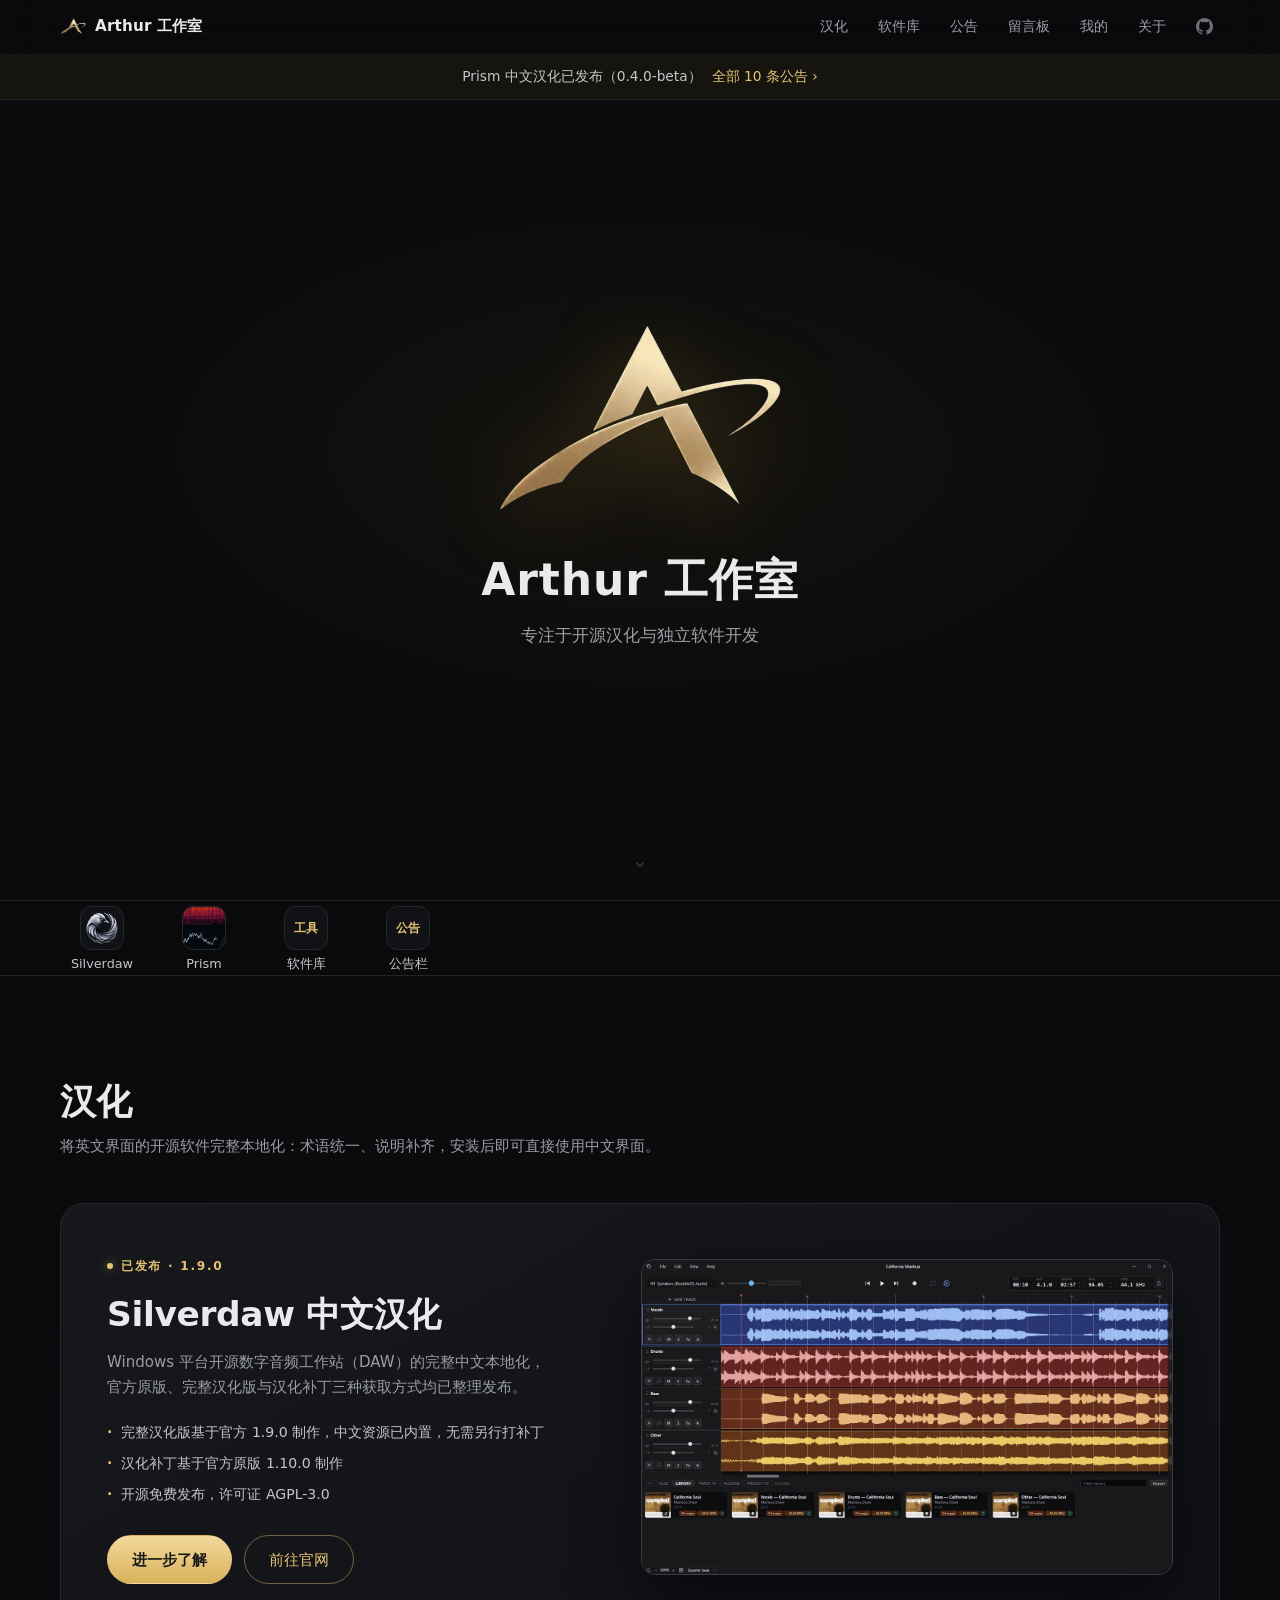
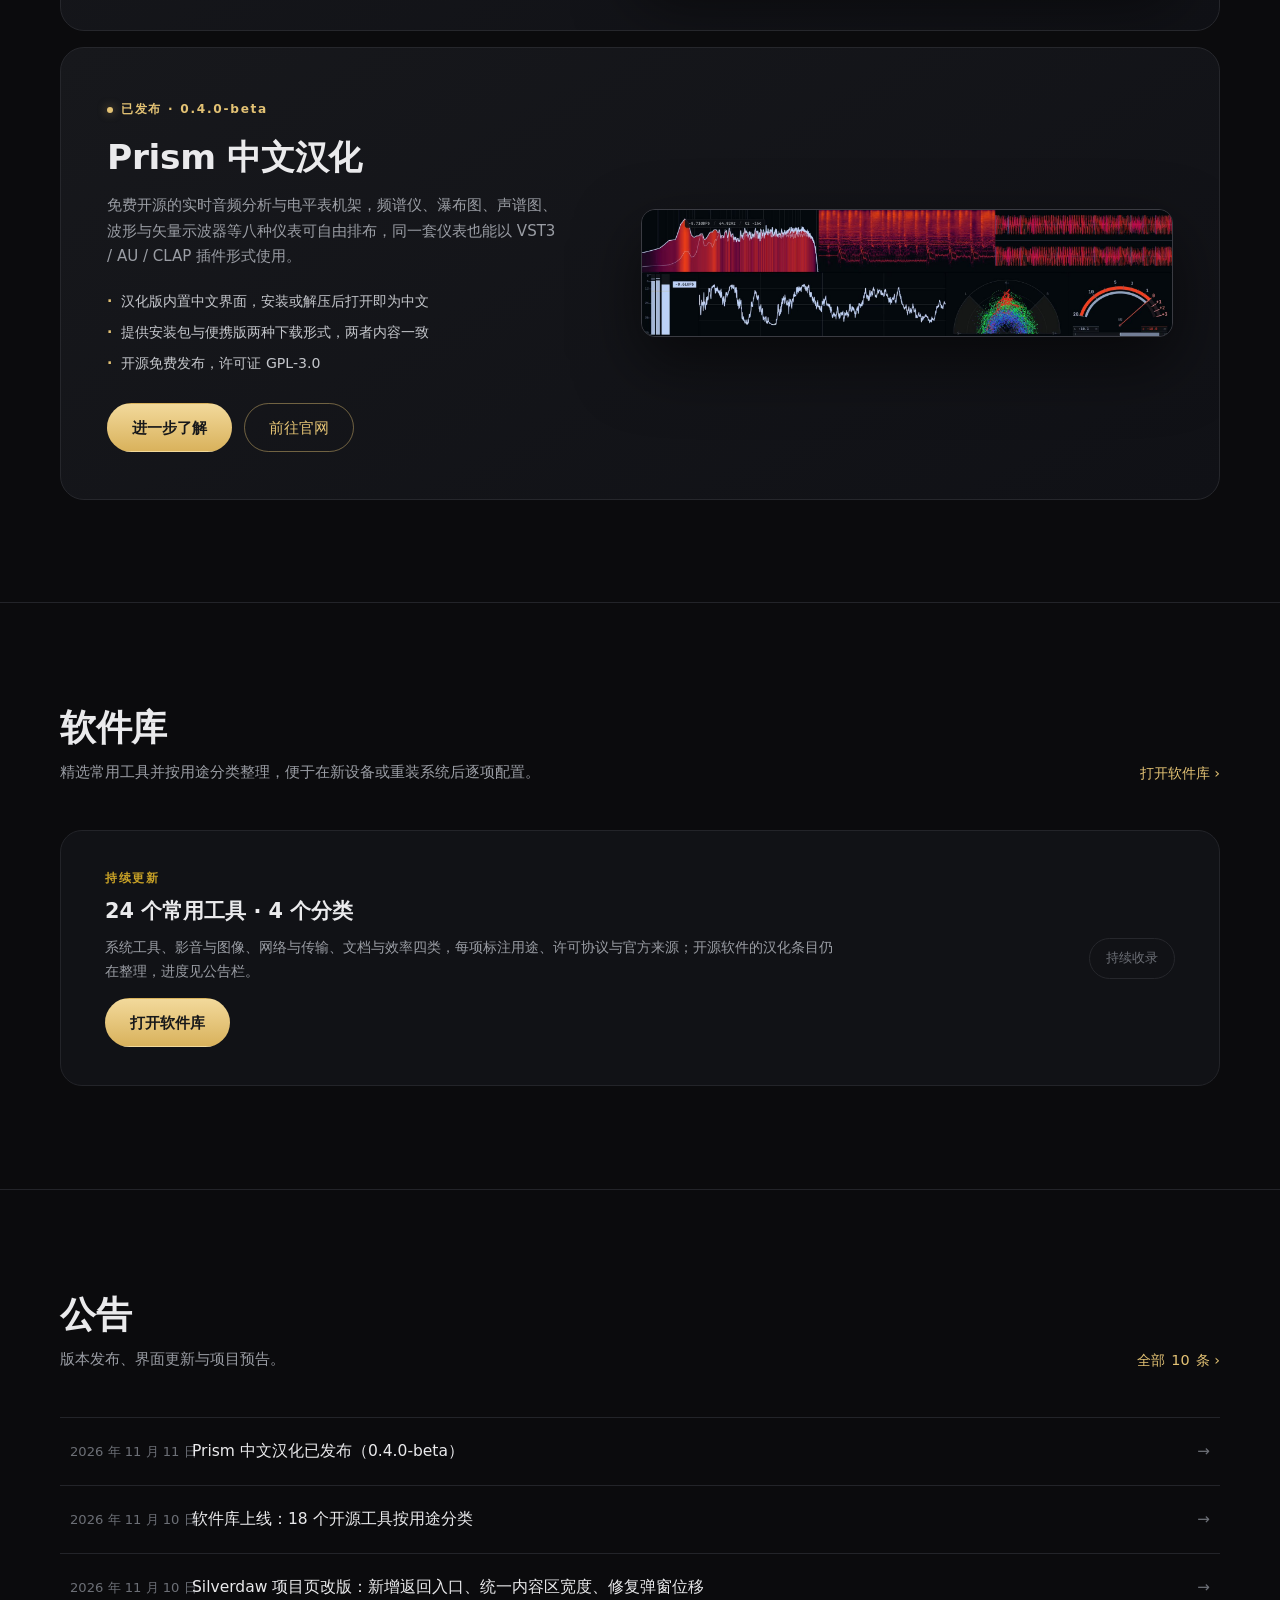
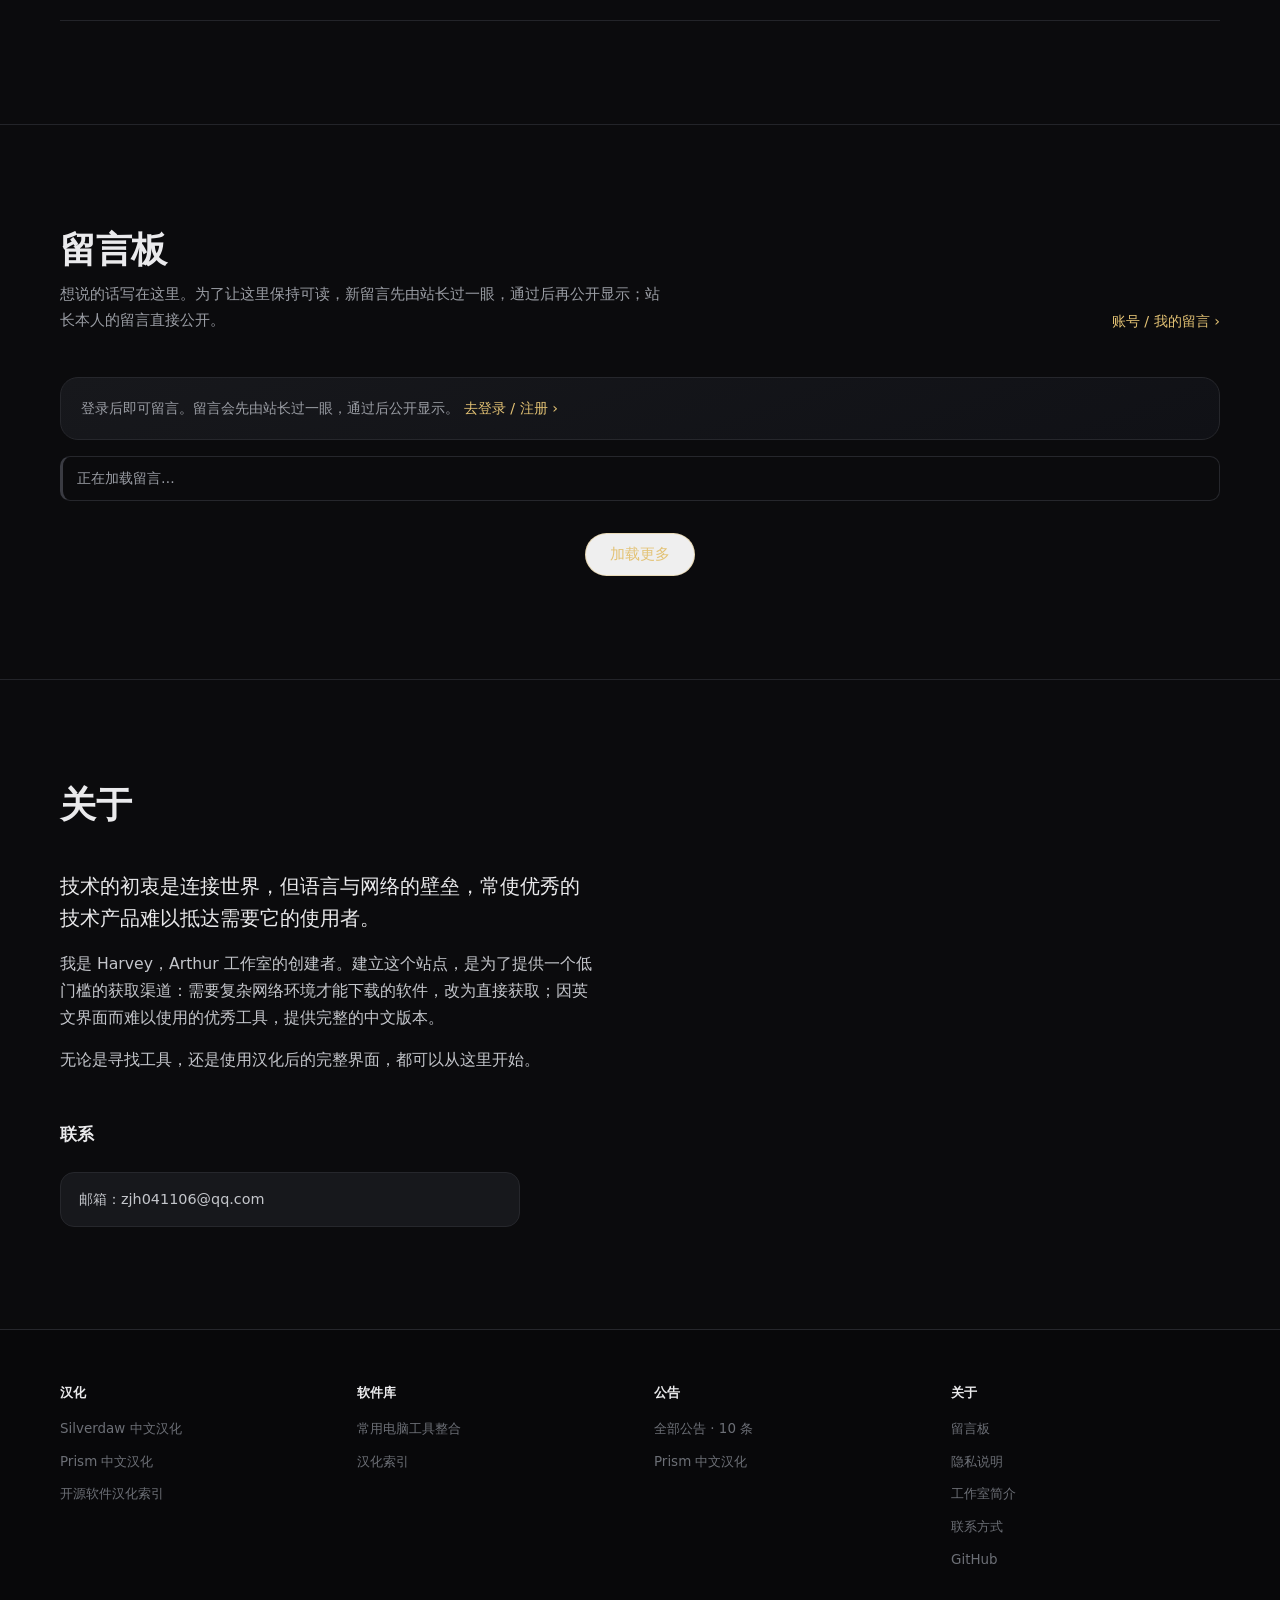
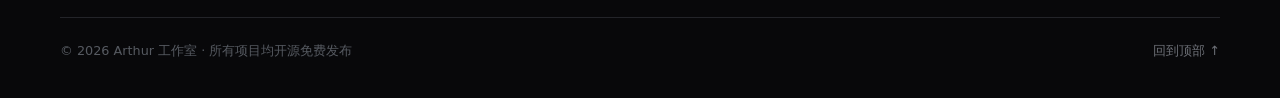
==== index.html @ 43b84c9d "feat(nav): 导航统一为 汉化/软件库/公告/留言板/我的/关于，账号改名我的" ====
<!DOCTYPE html>
<html lang="zh-CN">
<head>
  <meta charset="UTF-8">
  <meta name="viewport" content="width=device-width, initial-scale=1.0">
  <title>Arthur 工作室</title>
  <meta name="description" content="Arthur 工作室 —— 专注于开源汉化与独立软件开发的工作室">
  <meta name="theme-color" content="#0b0b0d">
  <!-- 分享卡片（og:image 若要生效，部署后可换成绝对地址） -->
  <meta property="og:title" content="Arthur 工作室">
  <meta property="og:description" content="专注于开源汉化与独立软件开发的工作室">
  <meta property="og:type" content="website">
  <meta property="og:image" content="logo-mark.png">
  <link rel="icon" href="logo-mark.png">
  <style>
    * { margin: 0; padding: 0; box-sizing: border-box; }

    /* ---------- 色板：与 logo 同源的黑金。以后改配色只改这一段 ---------- */
    :root {
      /* 底色：中性黑，去掉原来的蓝调 */
      --bg: #0b0b0d;
      --bg-soft: #111216;
      --bg-deep: #08080a;
      --card: #17181c;
      --card-sel: #221d12;
      --line: #26272c;
      --line-soft: #232429;
      --line-strong: #3a3b42;
      /* 文字 */
      --text: #eaeaec;
      --text-dim: #c4c6cb;
      --text-mute: #9a9da4;
      --text-faint: #6c6f76;
      --text-ghost: #565a61;
      /* 品牌金：取自 logo 渐变，只用于状态与身份标识 */
      --gold: #c9a227;
      --gold-line: rgba(201, 162, 39, 0.45);
      --gold-edge: #6b5620;
      --gold-wash: rgba(201, 162, 39, 0.08);
      --gold-wash-soft: rgba(201, 162, 39, 0.06);
      --gold-shadow: rgba(201, 162, 39, 0.26);
      /* 交互层：浅金，比标志金亮一档，小字号和按钮都清楚 */
      --accent: #e3c274;
      --accent-hover: #f0d79a;
      --accent-line: rgba(227, 194, 116, 0.45);
      --accent-line-strong: rgba(227, 194, 116, 0.6);
      --accent-dot: rgba(227, 194, 116, 0.55);
      --accent-glow: rgba(227, 194, 116, 0.16);
      --accent-grad: linear-gradient(180deg, #f2d99b, #d9b25c);
      --accent-grad-hover: linear-gradient(180deg, #f9e5b8, #e6c877);
      --on-accent: #17181a;
      /* 状态色：警示保留独立暖黄，不参与品牌金 */
      --warn: #f0b429;
      --warn-hover: #ffc95c;
      --warn-wash: rgba(240, 180, 41, 0.08);
      --warn-line: rgba(240, 180, 41, 0.38);
      --danger: #ff9c8a;
      /* 布局尺寸：两层吸顶导航的实测高度，锚点跳转与 sticky 定位都靠它算 */
      --nav-h: 54px;
      --ribbon-h: 46px;
      --chapter-h: 74px;
    }

    /* 正文链接兜底：没单独设色的链接不要退回浏览器默认蓝 */
    a { color: var(--accent); }

    /* ---------- 跨页面切换：同源跳转做一次 0.24s 的交叉淡入 ----------
       只用淡入淡出，不做位移，切页时不会出现整页"滑过去"的突兀感。
       Chrome 126+ / Safari 18+ 支持跨文档过渡；其余浏览器直接切页。
       顶部导航三页同位，单独命名后原地保留，不跟着内容一起淡。 */
    @view-transition {
      navigation: auto;
    }

    .globalnav { view-transition-name: site-nav; }

    ::view-transition-old(root),
    ::view-transition-new(root) {
      animation-duration: 0.24s;
      animation-timing-function: cubic-bezier(0.33, 0, 0.2, 1);
    }

    ::view-transition-old(site-nav),
    ::view-transition-new(site-nav) {
      animation: none;
    }

    /* 不支持跨文档过渡的浏览器：补一个极短的淡入，不做位移 */
    @supports not (view-transition-name: none) {
      body { animation: page-fade-in 0.26s ease-out both; }
    }

    @keyframes page-fade-in {
      from { opacity: 0; }
      to { opacity: 1; }
    }

    /* 锚点跳转平滑滚动；系统开「减少动态效果」时退回瞬时定位。
       html 上不要写 overflow：hidden 会破坏吸顶，clip 又会让 html 不再是滚动容器，
       页面本身没有横向溢出，用各区块的 min-width: 0 兜住就够了 */
    html {
      scroll-behavior: smooth;
    }

    /* 跨页返回时用瞬时定位还原滚动位置，避免平滑滚动把整页"扫"一遍 */
    html.is-restoring {
      scroll-behavior: auto;
    }

    body {
      background: var(--bg);
      color: var(--text);
      font-family: system-ui, -apple-system, "Segoe UI", "Microsoft YaHei", sans-serif;
      line-height: 1.7;
    }

    /* 通用内容宽度：全站一条基准线，卡片和标题左右对齐到同一处 */
    .wrap {
      width: min(1160px, 92%);
      margin-inline: auto;
    }

    /* ================= 常驻顶部导航（学 Apple 全局导航：细、吸顶、毛玻璃） ================= */
    .globalnav {
      position: sticky;
      top: 0;
      z-index: 60;
      height: var(--nav-h);
      background: rgba(11, 11, 13, 0.72);
      -webkit-backdrop-filter: saturate(180%) blur(20px);
      backdrop-filter: saturate(180%) blur(20px);
      border-bottom: 1px solid transparent;
      transition: border-color 0.25s, background 0.25s;
    }

    /* 一滚动就补一条细线，让导航和内容分层；回到顶部时收掉，首屏更干净 */
    .globalnav.is-stuck {
      background: rgba(11, 11, 13, 0.86);
      border-bottom-color: var(--line);
    }

    .globalnav .wrap {
      display: flex;
      align-items: center;
      gap: 30px;
      height: 100%;
    }

    .nav-brand {
      display: inline-flex;
      align-items: center;
      gap: 9px;
      color: var(--text);
      font-size: 0.95rem;
      font-weight: 700;
      letter-spacing: 0.01em;
      text-decoration: none;
      white-space: nowrap;
      flex: 0 0 auto;
    }

    .nav-brand img {
      width: 26px;
      height: 26px;
      object-fit: contain;
    }

    .nav-links {
      display: flex;
      align-items: center;
      gap: 2px;
      margin-left: auto;
      min-width: 0;
      overflow-x: auto;          /* 窄屏放不下时可横向滑动，不会把整页撑宽 */
      scrollbar-width: none;
    }

    .nav-links::-webkit-scrollbar { display: none; }

    .nav-link {
      position: relative;
      padding: 7px 14px;
      border-radius: 999px;
      color: var(--text-mute);
      font-size: 0.9rem;
      text-decoration: none;
      white-space: nowrap;
      transition: color 0.2s, background 0.2s, transform 0.16s;
    }

    .nav-link:hover {
      color: var(--text);
      background: rgba(255, 255, 255, 0.05);
    }

    /* 当前所在栏目：浅金底 + 金字，与 Apple 的选中态同义 */
    .nav-link.is-active {
      color: var(--accent);
      background: var(--gold-wash);
    }

    .nav-gh {
      display: inline-flex;
      align-items: center;
      justify-content: center;
      width: 32px;
      height: 32px;
      margin-left: 6px;
      border-radius: 50%;
      color: var(--text-faint);
      font-size: 0.9rem;
      text-decoration: none;
      transition: color 0.2s, background 0.2s, transform 0.16s;
    }

    .nav-gh:hover {
      color: var(--accent);
      background: var(--gold-wash);
    }

    /* ================= 公告条（学 Apple 的促销条：一行文字 + 一个入口） ================= */
    .ribbon {
      background: var(--gold-wash-soft);
      border-bottom: 1px solid var(--line-soft);
    }

    .ribbon .wrap {
      display: flex;
      align-items: center;
      justify-content: center;
      gap: 10px;
      padding: 11px 0;
      font-size: 0.86rem;
      color: var(--text-dim);
      text-align: center;
    }

    .ribbon-text {
      min-width: 0;
      overflow: hidden;
      text-overflow: ellipsis;
      white-space: nowrap;
    }

    /* 标题由脚本填入：加载前留一个不可见占位，公告条高度不会先塌一下 */
    .ribbon-text:empty::before { content: "\00a0"; }

    .ribbon a {
      flex: 0 0 auto;
      color: var(--accent);
      text-decoration: none;
      white-space: nowrap;
    }

    .ribbon a:hover { text-decoration: underline; }

    /* ================= 第 1 屏：简约品牌位（logo + 站名，不放别的东西） ================= */
    .hero {
      position: relative;
      /* 减去导航与公告条，首屏正好占满一屏，滚动提示不会被挤出视野 */
      min-height: calc(100vh - var(--nav-h) - var(--ribbon-h));    /* 老浏览器回退 */
      min-height: calc(100svh - var(--nav-h) - var(--ribbon-h));   /* 手机地址栏伸缩时不跳 */
      display: grid;
      place-items: center;
      padding: 56px 20px 88px;
      text-align: center;
      /* 暖光以品牌块为圆心，给金色一个落点 */
      background: radial-gradient(62% 50% at 50% 44%, var(--gold-wash-soft) 0%, transparent 63%);
    }

    .hero-inner { max-width: 640px; }

    .hero-mark {
      /* 首屏独占但不喧宾夺主；宽高同时约束，窄屏按比例缩，不会拉变形 */
      width: auto;
      height: auto;
      max-width: min(100%, 300px);
      max-height: clamp(120px, 22vh, 196px);
      filter: drop-shadow(0 14px 40px var(--gold-shadow));
    }

    .hero h1 {
      margin-top: 28px;
      font-size: clamp(1.85rem, 4.2vw, 2.75rem);
      font-weight: 700;
      letter-spacing: 0.02em;
      line-height: 1.25;
    }

    .hero-sub {
      margin-top: 14px;
      color: var(--text-mute);
      font-size: clamp(0.95rem, 1.6vw, 1.05rem);
    }

    /* 底部滚动提示 */
    .scroll-hint {
      position: absolute;
      left: 50%;
      bottom: 30px;
      transform: translateX(-50%);
      color: var(--text-faint);
      font-size: 1.15rem;
      line-height: 1;
      text-decoration: none;
      opacity: 0.45;
      animation: hint-bob 2.4s ease-in-out infinite;
    }

    .scroll-hint:hover { opacity: 0.9; color: var(--accent); }

    @keyframes hint-bob {
      0%, 100% { transform: translate(-50%, 0); }
      50%      { transform: translate(-50%, 7px); }
    }

    /* ================= 二级栏目条（学 Apple 的 chapternav：缩略图 + 名称，吸顶） ================= */
    .chapternav {
      position: sticky;
      top: var(--nav-h);
      z-index: 55;
      background: rgba(11, 11, 13, 0.82);
      -webkit-backdrop-filter: saturate(180%) blur(18px);
      backdrop-filter: saturate(180%) blur(18px);
      border-block: 1px solid var(--line-soft);
    }

    .chapternav-inner {
      display: flex;
      gap: 6px;
      height: var(--chapter-h);
      align-items: center;
      overflow-x: auto;
      /* 手机上横滑，滚动条藏起来，靠边缘渐隐提示还有内容 */
      scrollbar-width: none;
      -ms-overflow-style: none;
    }

    .chapternav-inner::-webkit-scrollbar { display: none; }

    .chapter {
      flex: 0 0 auto;
      display: flex;
      flex-direction: column;
      align-items: center;
      gap: 6px;
      width: 96px;
      padding: 9px 6px;
      border-radius: 14px;
      text-decoration: none;
      transition: background 0.2s;
    }

    .chapter:hover { background: rgba(255, 255, 255, 0.045); }

    /* 首个缩略图对齐到标题的左边缘，不然会缩进 6px */
    .chapter:first-child { margin-left: -6px; }

    .chapter-thumb {
      display: grid;
      place-items: center;
      width: 44px;
      height: 44px;
      border-radius: 11px;
      border: 1px solid var(--line);
      background: var(--bg-soft);
      overflow: hidden;
      color: var(--accent);
      font-size: 0.78rem;
      font-weight: 600;
      letter-spacing: 0.02em;
    }

    .chapter-thumb img {
      width: 100%;
      height: 100%;
      object-fit: cover;
      display: block;
    }

    /* logo 类图不要被裁成方块，留白更好看 */
    .chapter-thumb--contain img { object-fit: contain; padding: 4px; }

    .chapter-name {
      font-size: 0.8rem;
      color: var(--text-dim);
      line-height: 1.2;
      white-space: nowrap;
    }

    .chapter:hover .chapter-name { color: var(--accent); }


    /* ================= 内容区通用 ================= */
    .section {
      padding: clamp(60px, 8vw, 104px) 0;
      /* 跳转锚点要给两层吸顶导航让出高度，否则标题正好被盖住 */
      scroll-margin-top: calc(var(--nav-h) + var(--chapter-h) + 12px);
    }

    .section + .section { border-top: 1px solid var(--line-soft); }

    /* 栏目条里的 Prism 直接跳到汉化区那张卡，落地同样要给两层吸顶导航让位 */
    #prism {
      scroll-margin-top: calc(var(--nav-h) + var(--chapter-h) + 12px);
    }

    .section-head {
      display: flex;
      align-items: flex-end;
      justify-content: space-between;
      gap: 20px;
      flex-wrap: wrap;
      margin-bottom: clamp(28px, 4vw, 44px);
    }

    .section-head h2 {
      font-size: clamp(1.6rem, 3.4vw, 2.25rem);
      font-weight: 700;
      letter-spacing: -0.01em;
      line-height: 1.25;
    }

    .section-head p {
      margin-top: 10px;
      color: var(--text-mute);
      font-size: 0.94rem;
      /* 用 em 而不是 ch：ch 在中文字体下只有半个汉字宽，一长句会被挤成两行只剩一两个字 */
      max-width: 40em;
      text-wrap: pretty;
    }

    /* 区块右上角的「全部 ›」入口 */
    .section-more {
      display: inline-flex;
      align-items: center;
      gap: 6px;
      flex: 0 0 auto;
      color: var(--accent);
      font-size: 0.9rem;
      text-decoration: none;
      transition: gap 0.2s;
    }

    .section-more:hover { gap: 10px; }

    /* ================= 主推卡（学 Apple 的 banner card：左文案 + 右大图） ================= */
    .banner {
      display: grid;
      grid-template-columns: minmax(0, 1fr) minmax(0, 1.1fr);
      gap: clamp(24px, 4vw, 54px);
      align-items: center;
      padding: clamp(26px, 3.6vw, 48px);
      border-radius: 24px;
      background: linear-gradient(150deg, #17181c 0%, #101116 100%);
      border: 1px solid var(--line);
      overflow: hidden;
    }

    /* 两张主推卡叠放时（Silverdaw + Prism）：第二张起留出间距 */
    .banner + .banner { margin-top: 16px; }

    .banner-eyebrow {
      display: inline-flex;
      align-items: center;
      gap: 8px;
      color: var(--accent);
      font-size: 0.76rem;
      font-weight: 600;
      letter-spacing: 0.14em;
    }

    .banner-eyebrow::before {
      content: "";
      width: 6px;
      height: 6px;
      border-radius: 50%;
      background: var(--accent);
      box-shadow: 0 0 10px var(--accent-dot);
    }

    .banner h3 {
      margin-top: 14px;
      font-size: clamp(1.45rem, 3vw, 2.15rem);
      font-weight: 700;
      letter-spacing: -0.01em;
      line-height: 1.28;
    }

    .banner-lead {
      margin-top: 14px;
      color: var(--text-mute);
      font-size: 0.94rem;
      max-width: 30em;
      text-wrap: pretty;
    }

    .banner-facts {
      list-style: none;
      margin-top: 20px;
      display: grid;
      gap: 7px;
      font-size: 0.88rem;
      color: var(--text-dim);
    }

    .banner-facts li { display: flex; gap: 9px; }

    .banner-facts li::before {
      content: "·";
      color: var(--accent);
      font-weight: 700;
      line-height: 1.6;
    }

    /* 两个按钮并排：实心金给「进一步了解」，描边金给外链（同 Apple 的蓝实心 + 蓝描边） */
    .ctas {
      display: flex;
      flex-wrap: wrap;
      gap: 12px;
      margin-top: 28px;
    }

    .btn {
      display: inline-flex;
      align-items: center;
      justify-content: center;
      gap: 8px;
      padding: 11px 24px;
      border-radius: 999px;
      border: 1px solid transparent;
      font-size: 0.92rem;
      font-family: inherit;
      text-decoration: none;
      cursor: pointer;
      transition: background 0.2s, border-color 0.2s, color 0.2s, transform 0.2s, box-shadow 0.2s;
    }

    .btn-primary {
      background: var(--accent-grad);
      color: var(--on-accent);
      font-weight: 600;
    }

    .btn-primary:hover {
      background: var(--accent-grad-hover);
      transform: translateY(-1px);
      box-shadow: 0 10px 26px var(--gold-shadow);
    }

    .btn-ghost {
      border-color: var(--accent-line);
      color: var(--accent);
    }

    .btn-ghost:hover {
      border-color: var(--accent-line-strong);
      background: var(--gold-wash);
    }

    /* ---------- 点击反馈：按下缩 3%，松手回弹 ----------
       只动 transform，不改宽高，周围元素不会跟着跳 */
    .btn:active { transform: scale(0.97); }
    .nav-link:active { transform: scale(0.96); }
    .nav-gh:active { transform: scale(0.92); }
    .tile:active { transform: scale(0.985); }
    .notice-row:active { background: var(--gold-wash); }

    /* 主推卡里的大图：深色界面截图贴一圈亮边，从卡片里浮起来 */
    .banner-shot {
      display: block;
      width: 100%;
      height: auto;
      border-radius: 14px;
      border: 1px solid var(--line-strong);
      box-shadow: 0 26px 64px rgba(0, 0, 0, 0.55);
    }

    /* ================= 瓦片网格（学 Apple 的 card-set grid） ================= */
    .tiles {
      display: grid;
      grid-template-columns: repeat(2, minmax(0, 1fr));
      gap: 16px;
      margin-top: 16px;
    }

    .tile {
      display: flex;
      flex-direction: column;
      gap: 10px;
      padding: clamp(20px, 2.6vw, 30px);
      border-radius: 20px;
      background: var(--card);
      border: 1px solid var(--line);
      color: inherit;
      text-decoration: none;
      transition: transform 0.22s, border-color 0.22s, background 0.22s;
    }

    .tile:hover {
      transform: translateY(-3px);
      border-color: var(--line-strong);
      background: #1a1b20;
    }

    .tile-tag {
      font-size: 0.72rem;
      font-weight: 600;
      letter-spacing: 0.1em;
      color: var(--accent);
    }

    .tile h3 {
      font-size: 1.1rem;
      font-weight: 700;
      line-height: 1.35;
    }

    .tile p {
      font-size: 0.87rem;
      color: var(--text-mute);
    }

    /* 卡片配图：统一 16:9 裁切，行高才不会参差 */
    .tile-shot {
      display: block;
      width: 100%;
      aspect-ratio: 16 / 9;
      object-fit: cover;
      border-radius: 12px;
      border: 1px solid var(--line-soft);
      margin-top: 4px;
      background: var(--bg-soft);
    }

    .tile-more {
      display: inline-flex;
      align-items: center;
      gap: 6px;
      margin-top: auto;
      padding-top: 6px;
      font-size: 0.85rem;
      color: var(--accent);
    }

    /* 尚未推出的瓦片：压一档亮度，别和已发布内容抢注意力 */
    .tile--soon { background: var(--bg-soft); }
    .tile--soon .tile-tag { color: var(--warn); }
    .tile--soon .tile-more { color: var(--text-faint); }

    /* 还没有内容的一节：一条横向预告，比几个空占位体面得多 */
    .teaser {
      display: flex;
      flex-wrap: wrap;
      align-items: center;
      justify-content: space-between;
      gap: 18px 40px;
      padding: clamp(24px, 3.4vw, 38px) clamp(24px, 3.6vw, 44px);
      border-radius: 22px;
      background: var(--bg-soft);
      border: 1px solid var(--line-soft);
    }

    .teaser-body {
      display: grid;
      gap: 9px;
      max-width: 46em;
    }

    .teaser-tag {
      font-size: 0.72rem;
      font-weight: 600;
      letter-spacing: 0.14em;
      color: var(--gold);
    }

    .teaser h3 {
      font-size: clamp(1.05rem, 2vw, 1.3rem);
      font-weight: 700;
      line-height: 1.4;
    }

    .teaser p {
      font-size: 0.88rem;
      color: var(--text-mute);
    }

    .teaser-note {
      flex: none;
      padding: 8px 16px;
      border: 1px solid var(--line);
      border-radius: 999px;
      color: var(--text-faint);
      font-size: 0.84rem;
      white-space: nowrap;
    }

    /* 预告卡里的按钮：.ctas 默认顶 28px，这里收紧一点，别把卡片撑高 */
    .teaser .ctas { margin-top: 6px; }

    /* 瓦片里的按钮同理：.ctas 默认顶 28px，收紧一点别把瓦片撑高 */
    .tile .ctas { margin-top: 6px; }

    /* 只有一张瓦片时横跨整行，左文右图，避免两列网格里空掉一半 */
    .tile--solo { grid-column: 1 / -1; }

    .tile-body {
      display: flex;
      flex-direction: column;
      gap: 10px;
      min-width: 0;
    }

    @media (min-width: 861px) {
      .tile--solo {
        flex-direction: row;
        align-items: center;
        gap: 30px;
      }
      .tile--solo .tile-body { flex: 1 1 0; }
      .tile--solo .tile-shot { flex: 0 0 46%; margin-top: 0; }
    }

    /* 区块内的小标题（关于区里的「联系」） */
    .sub-head {
      margin-top: clamp(32px, 4vw, 46px);
      margin-bottom: 14px;
      font-size: 1.05rem;
      font-weight: 700;
      color: var(--text);
    }


    /* ================= 公告列表（首页只放最新几条，全部在公告页） ================= */
    .notices {
      border-top: 1px solid var(--line-soft);
    }

    .notice-row {
      display: grid;
      grid-template-columns: 104px minmax(0, 1fr) auto;
      gap: 18px;
      align-items: baseline;
      padding: 20px 10px;
      border-bottom: 1px solid var(--line-soft);
      color: inherit;
      text-decoration: none;
      transition: background 0.2s, padding 0.2s;
    }

    .notice-row:hover {
      background: var(--gold-wash-soft);
      padding-left: 16px;
    }

    .notice-date {
      color: var(--text-faint);
      font-size: 0.82rem;
      font-variant-numeric: tabular-nums;
      white-space: nowrap;
    }

    .notice-title {
      font-size: 0.97rem;
      color: var(--text);
      display: flex;
      align-items: center;
      gap: 10px;
      flex-wrap: wrap;
    }

    .notice-pin {
      flex: 0 0 auto;
      padding: 2px 8px;
      border-radius: 999px;
      background: var(--gold-wash);
      border: 1px solid var(--gold-line);
      color: var(--accent);
      font-size: 0.7rem;
      font-weight: 600;
      line-height: 1.6;
    }

    .notice-arrow {
      color: var(--text-faint);
      font-size: 0.95rem;
      transition: color 0.2s, transform 0.2s;
    }

    .notice-row:hover .notice-arrow {
      color: var(--accent);
      transform: translateX(3px);
    }

    /* ================= 关于 / 联系 ================= */
    .about-text {
      max-width: 34em;
      font-size: 0.98rem;
      color: var(--text-dim);
      text-wrap: pretty;
    }

    .about-text p + p { margin-top: 16px; }

    .about-text .lead {
      color: var(--text);
      font-size: clamp(1.05rem, 2vw, 1.22rem);
      line-height: 1.65;
    }

    .contact-list {
      list-style: none;
      display: grid;
      gap: 10px;
      margin-top: 24px;
      max-width: 460px;
    }

    .contact-list li {
      display: flex;
      align-items: baseline;
      gap: 10px;
      padding: 14px 18px;
      border-radius: 14px;
      background: var(--card);
      border: 1px solid var(--line);
      font-size: 0.9rem;
      color: var(--text-dim);
    }

    .contact-list a { text-decoration: none; }
    .contact-list a:hover { text-decoration: underline; }

    /* ================= 页脚（学 Apple 的多列目录） ================= */
    footer {
      border-top: 1px solid var(--line);
      padding: 52px 0 36px;
      background: var(--bg-deep);
    }

    .footer-cols {
      display: grid;
      grid-template-columns: repeat(4, minmax(0, 1fr));
      gap: 28px;
    }

    .footer-col h4 {
      font-size: 0.82rem;
      font-weight: 700;
      color: var(--text);
      margin-bottom: 8px;
    }

    .footer-col a {
      display: block;
      padding: 5px 0;
      font-size: 0.84rem;
      color: var(--text-faint);
      text-decoration: none;
      transition: color 0.2s;
    }

    .footer-col a:hover { color: var(--accent); }

    .footer-bottom {
      display: flex;
      align-items: center;
      justify-content: space-between;
      gap: 14px;
      flex-wrap: wrap;
      margin-top: 40px;
      padding-top: 22px;
      border-top: 1px solid var(--line-soft);
      font-size: 0.8rem;
      color: var(--text-ghost);
    }

    .footer-bottom a {
      color: var(--text-faint);
      text-decoration: none;
    }

    .footer-bottom a:hover { color: var(--accent); }

    /* ================= 响应式 ================= */
    /* 平板：主推卡改成上下排，图在文案下方 */
    @media (max-width: 860px) {
      .banner {
        grid-template-columns: 1fr;
        gap: 28px;
      }
      .banner-lead { max-width: none; }
      .footer-cols { grid-template-columns: repeat(2, minmax(0, 1fr)); gap: 22px; }
    }

    /* 手机：导航收窄，栏目条横滑，瓦片单列 */
    @media (max-width: 640px) {
      :root { --nav-h: 50px; --ribbon-h: 40px; --chapter-h: 68px; }

      .globalnav .wrap { gap: 12px; width: 96%; }
      .nav-brand { font-size: 0.88rem; gap: 7px; }
      .nav-brand img { width: 22px; height: 22px; }
      .nav-link { padding: 6px 9px; font-size: 0.82rem; }
      .nav-gh { width: 28px; height: 28px; margin-left: 2px; }

      .ribbon .wrap { font-size: 0.8rem; gap: 8px; }
      .ribbon-text { display: none; }          /* 手机只留入口，标题在公告区看 */
      .ribbon .wrap { justify-content: center; }

      .hero { padding: 44px 18px 76px; }
      .hero-mark { max-height: clamp(104px, 18vh, 150px); }
      .hero h1 { margin-top: 22px; }

      .tiles { grid-template-columns: 1fr; }
      .tile:hover { transform: none; }
      /* 触屏上 :hover 会一直挂着，把按下的缩放补回来，点击才有反馈 */
      .tile:active { transform: scale(0.985); }

      .notice-row {
        grid-template-columns: 1fr auto;
        gap: 6px 14px;
        padding: 16px 6px;
      }
      .notice-date { grid-column: 1 / -1; font-size: 0.76rem; }
      .notice-row:hover { padding-left: 6px; }

      .contact-list li { padding: 12px 14px; font-size: 0.86rem; }
      .footer-cols { grid-template-columns: repeat(2, minmax(0, 1fr)); }
      .footer-bottom { justify-content: center; text-align: center; }
    }

    /* 系统开了「减少动态效果」：动画与位移动效全部关掉 */
    @media (prefers-reduced-motion: reduce) {
      html { scroll-behavior: auto; }
      body { animation: none; }
      .scroll-hint { animation: none; }

      /* 跨页面过渡退回直接切换 */
      ::view-transition-old(root),
      ::view-transition-new(root) {
        animation: none;
      }

      .tile:hover,
      .tile:active,
      .btn-primary:hover,
      .btn:active,
      .nav-link:active,
      .nav-gh:active { transform: none; }

      .notice-row:hover { padding-left: 10px; }
      .notice-row:hover .notice-arrow { transform: none; }
    }
  </style>
  <!-- 留言板 / 账号相关的新增样式：只包含 .gb-* 新类，不影响已有外观 -->
  <link rel="stylesheet" href="guestbook.css">
</head>

<body>

  <!-- ============ 常驻顶部导航：全站一直吸在顶上 ============ -->
  <nav class="globalnav" id="globalnav" aria-label="主导航">
    <div class="wrap">
      <a class="nav-brand" href="#top">
        <img src="logo-mark.png" alt="" width="26" height="26">
        Arthur 工作室
      </a>

      <div class="nav-links">
        <a class="nav-link" href="#hanhua">汉化</a>
        <a class="nav-link" href="#ku">软件库</a>
        <a class="nav-link" href="#gonggao">公告</a>
        <a class="nav-link" href="#liuyan">留言板</a>
        <a class="nav-link" href="account.html">我的</a>
        <a class="nav-link" href="#about">关于</a>
        <a class="nav-gh" href="https://github.com" target="_blank" rel="noopener" aria-label="GitHub 首页">
          <svg width="17" height="17" viewBox="0 0 16 16" fill="currentColor" aria-hidden="true">
            <path d="M8 0C3.58 0 0 3.58 0 8c0 3.54 2.29 6.53 5.47 7.59.4.07.55-.17.55-.38 0-.19-.01-.82-.01-1.49-2.01.37-2.53-.49-2.69-.94-.09-.23-.48-.94-.82-1.13-.28-.15-.68-.52-.01-.53.63-.01 1.08.58 1.23.82.72 1.21 1.87.87 2.33.66.07-.52.28-.87.51-1.07-1.78-.2-3.64-.89-3.64-3.95 0-.87.31-1.59.82-2.15-.08-.2-.36-1.02.08-2.12 0 0 .67-.21 2.2.82.64-.18 1.32-.27 2-.27s1.36.09 2 .27c1.53-1.04 2.2-.82 2.2-.82.44 1.1.16 1.92.08 2.12.51.56.82 1.27.82 2.15 0 3.07-1.87 3.75-3.65 3.95.29.25.54.73.54 1.48 0 1.07-.01 1.93-.01 2.2 0 .21.15.46.55.38A8.01 8.01 0 0 0 16 8c0-4.42-3.58-8-8-8z"/>
          </svg>
        </a>
      </div>
    </div>
  </nav>

  <!-- ============ 公告条：标题与条数自动读 data/notices.json，发公告不必改这里 ============ -->
  <div class="ribbon">
    <div class="wrap">
      <span class="ribbon-text" data-notice-ribbon></span>
      <a href="notice.html">全部 <span data-notice-count>10</span> 条公告 ›</a>
    </div>
  </div>

  <!-- ============ 第 1 屏：只有 logo 和站名，不放别的东西 ============ -->
  <section class="hero" id="top">
    <div class="hero-inner">
      <img class="hero-mark" src="logo-mark.png" alt="Arthur 工作室 logo" width="300" height="196">
      <h1>Arthur 工作室</h1>
      <p class="hero-sub">专注于开源汉化与独立软件开发</p>
    </div>
    <a class="scroll-hint" href="#hanhua" aria-label="向下浏览">⌄</a>
  </section>

  <!-- ============ 二级栏目条：缩略图 + 名称，往下滚动时贴在导航下方 ============ -->
  <div class="chapternav" aria-label="项目快捷入口">
    <div class="wrap">
      <div class="chapternav-inner">
        <a class="chapter" href="#hanhua">
          <span class="chapter-thumb chapter-thumb--contain">
            <img src="images/silverdaw-logo.png" alt="" width="44" height="44" loading="lazy" decoding="async">
          </span>
          <span class="chapter-name">Silverdaw</span>
        </a>

        <a class="chapter" href="#prism">
          <span class="chapter-thumb">
            <img src="images/prism-scopes.jpg" alt="" width="44" height="44" loading="lazy" decoding="async">
          </span>
          <span class="chapter-name">Prism</span>
        </a>

        <a class="chapter" href="#ku">
          <span class="chapter-thumb">工具</span>
          <span class="chapter-name">软件库</span>
        </a>

        <a class="chapter" href="#gonggao">
          <span class="chapter-thumb">公告</span>
          <span class="chapter-name">公告栏</span>
        </a>
      </div>
    </div>
  </div>

  <main>

    <!-- ============ 汉化 ============ -->
    <section class="section" id="hanhua">
      <div class="wrap">
        <div class="section-head">
          <div>
            <h2>汉化</h2>
            <p>将英文界面的开源软件完整本地化：术语统一、说明补齐，安装后即可直接使用中文界面。</p>
          </div>
        </div>

        <!-- 已发布项目的主推卡 -->
        <article class="banner">
          <div>
            <span class="banner-eyebrow">已发布 · 1.9.0</span>
            <h3>Silverdaw 中文汉化</h3>
            <p class="banner-lead">Windows 平台开源数字音频工作站（DAW）的完整中文本地化，官方原版、完整汉化版与汉化补丁三种获取方式均已整理发布。</p>
            <ul class="banner-facts">
              <li>完整汉化版基于官方 1.9.0 制作，中文资源已内置，无需另行打补丁</li>
              <li>汉化补丁基于官方原版 1.10.0 制作</li>
              <li>开源免费发布，许可证 AGPL-3.0</li>
            </ul>
            <div class="ctas">
              <a class="btn btn-primary" href="silverdaw.html">进一步了解</a>
              <a class="btn btn-ghost" href="https://www.silverdaw.com/" target="_blank" rel="noopener" data-ext-name="Silverdaw">前往官网</a>
            </div>
          </div>
          <img class="banner-shot" src="images/silverdaw-stem-separation.jpg"
               alt="Silverdaw 原版界面：分轨分离后的四条轨道与素材库"
               width="1400" height="831" fetchpriority="high" decoding="async">
        </article>

        <!-- 汉化区第二张主推卡：已发布，结构与 Silverdaw 一致（栏目条里的 Prism 框跳到这里） -->
        <article class="banner" id="prism">
          <div>
            <span class="banner-eyebrow">已发布 · 0.4.0-beta</span>
            <h3>Prism 中文汉化</h3>
            <p class="banner-lead">免费开源的实时音频分析与电平表机架，频谱仪、瀑布图、声谱图、波形与矢量示波器等八种仪表可自由排布，同一套仪表也能以 VST3 / AU / CLAP 插件形式使用。</p>
            <ul class="banner-facts">
              <li>汉化版内置中文界面，安装或解压后打开即为中文</li>
              <li>提供安装包与便携版两种下载形式，两者内容一致</li>
              <li>开源免费发布，许可证 GPL-3.0</li>
            </ul>
            <div class="ctas">
              <a class="btn btn-primary" href="prism.html">进一步了解</a>
              <a class="btn btn-ghost" href="https://astramusic.dev/prism" target="_blank" rel="noopener" data-ext-name="Prism">前往官网</a>
            </div>
          </div>
          <img class="banner-shot" src="images/prism-scopes.jpg"
               alt="Prism 原版界面：频谱仪、瀑布图、声谱图、波形与矢量示波器排布在同一块机架"
               width="1800" height="426" loading="lazy" decoding="async">
        </article>
      </div>
    </section>


    <!-- ============ 软件库 ============ -->
    <section class="section" id="ku">
      <div class="wrap">
        <div class="section-head">
          <div>
            <h2>软件库</h2>
            <p>精选常用工具并按用途分类整理，便于在新设备或重装系统后逐项配置。</p>
          </div>
          <a class="section-more" href="softlib.html">打开软件库 ›</a>
        </div>

        <!-- 软件库已独立成页：首页只留一张入口卡，条目别往首页搬 -->
        <div class="teaser">
          <div class="teaser-body">
            <span class="teaser-tag">持续更新</span>
            <h3>24 个常用工具 · 4 个分类</h3>
            <p>系统工具、影音与图像、网络与传输、文档与效率四类，每项标注用途、许可协议与官方来源；开源软件的汉化条目仍在整理，进度见公告栏。</p>
            <div class="ctas">
              <a class="btn btn-primary" href="softlib.html">打开软件库</a>
            </div>
          </div>
          <span class="teaser-note">持续收录</span>
        </div>
      </div>
    </section>

    <!-- ============ 公告 ============ -->
    <section class="section" id="gonggao">
      <div class="wrap">
        <div class="section-head">
          <div>
            <h2>公告</h2>
            <p>版本发布、界面更新与项目预告。</p>
          </div>
          <a class="section-more" href="notice.html">全部 <span data-notice-count>10</span> 条 ›</a>
        </div>

        <!-- 首页只放最新几条（data-limit 调条数），内容来自 data/notices.json -->
        <div class="notices" data-notice-list data-limit="3"></div>

        <noscript>
          <p>公告内容需要启用 JavaScript 才能显示，完整内容见 <a href="notice.html">公告页</a>。</p>
        </noscript>
      </div>
    </section>

    <!-- ============ 留言板 ============ -->
    <section class="section" id="liuyan">
      <div class="wrap">
        <div class="section-head">
          <div>
            <h2>留言板</h2>
            <p>想说的话写在这里。为了让这里保持可读，新留言先由站长过一眼，通过后再公开显示；站长本人的留言直接公开。</p>
          </div>
          <a class="section-more" href="account.html">账号 / 我的留言 ›</a>
        </div>

        <!-- 列表和输入框都由 guestbook.js 渲染，这里只给挂载点。
             data-gb-limit 控制一页显示几条 -->
        <div class="gb" data-gb-board data-gb-limit="8">
          <div class="gb-composer" data-gb-composer></div>
          <div class="gb-status" data-gb-status hidden></div>
          <ul class="gb-list" data-gb-list></ul>
          <div class="gb-more-wrap">
            <button class="btn btn-ghost" type="button" data-gb-more hidden>加载更多</button>
          </div>
        </div>

        <noscript>
          <p>留言板需要启用 JavaScript 才能显示，账号与留言规则见 <a href="privacy.html">隐私说明</a>。</p>
        </noscript>
      </div>
    </section>

    <!-- ============ 关于 / 联系 ============ -->
    <section class="section" id="about">
      <div class="wrap">
        <div class="section-head">
          <div>
            <h2>关于</h2>
          </div>
        </div>

        <div class="about-text">
          <p class="lead">技术的初衷是连接世界，但语言与网络的壁垒，常使优秀的技术产品难以抵达需要它的使用者。</p>
          <p>我是 Harvey，Arthur 工作室的创建者。建立这个站点，是为了提供一个低门槛的获取渠道：需要复杂网络环境才能下载的软件，改为直接获取；因英文界面而难以使用的优秀工具，提供完整的中文版本。</p>
          <p>无论是寻找工具，还是使用汉化后的完整界面，都可以从这里开始。</p>
        </div>

        <h3 class="sub-head">联系</h3>
        <ul class="contact-list">
          <li>邮箱：zjh041106@qq.com</li>
        </ul>
      </div>
    </section>

  </main>


  <!-- ============ 页脚：多列目录 ============ -->
  <footer>
    <div class="wrap">
      <div class="footer-cols">
        <div class="footer-col">
          <h4>汉化</h4>
          <a href="silverdaw.html">Silverdaw 中文汉化</a>
          <a href="prism.html">Prism 中文汉化</a>
          <a href="softlib.html">开源软件汉化索引</a>
        </div>
        <div class="footer-col">
          <h4>软件库</h4>
          <a href="softlib.html">常用电脑工具整合</a>
          <a href="softlib.html">汉化索引</a>
        </div>
        <div class="footer-col">
          <h4>公告</h4>
          <a href="notice.html">全部公告 · <span data-notice-count>10</span> 条</a>
          <a href="notice.html#notice-prism">Prism 中文汉化</a>
        </div>
        <div class="footer-col">
          <h4>关于</h4>
          <a href="#liuyan">留言板</a>
          <a href="privacy.html">隐私说明</a>
          <a href="#about">工作室简介</a>
          <a href="#about">联系方式</a>
          <a href="https://github.com" target="_blank" rel="noopener">GitHub</a>
        </div>
      </div>

      <div class="footer-bottom">
        <span>© <span id="year"></span> Arthur 工作室 · 所有项目均开源免费发布</span>
        <a href="#top">回到顶部 ↑</a>
      </div>
    </div>
  </footer>

  <script>
    (function () {
      // 页脚年份
      var yearEl = document.getElementById('year');
      if (yearEl) yearEl.textContent = new Date().getFullYear();

      var nav = document.getElementById('globalnav');
      var links = Array.prototype.slice.call(document.querySelectorAll('.nav-link[href^="#"]'));

      // 当前栏目高亮：留空表示「首屏，不属于任何栏目」
      function setActive(id) {
        links.forEach(function (a) {
          a.classList.toggle('is-active', id !== '' && a.getAttribute('href') === '#' + id);
        });
      }

      function onScroll() {
        // 一滚动就给导航补一条细线，回到顶部时收掉
        if (nav) nav.classList.toggle('is-stuck', window.scrollY > 4);
        // 还在首屏：取消所有高亮
        if (window.scrollY < 120) setActive('');
      }

      window.addEventListener('scroll', onScroll, { passive: true });
      onScroll();

      // 用屏幕中线附近的区块判断当前栏目，比监听 scroll 算位置更稳
      if ('IntersectionObserver' in window) {
        var io = new IntersectionObserver(function (entries) {
          entries.forEach(function (entry) {
            if (entry.isIntersecting) setActive(entry.target.id);
          });
        }, { rootMargin: '-45% 0px -50% 0px', threshold: 0 });

        links.forEach(function (a) {
          var target = document.querySelector(a.getAttribute('href'));
          if (target) io.observe(target);
        });
      }
    })();
  </script>

  <!-- ============ 跨页返回 + 锚点落点 ============
       1. 离开页面时把当前滚动位置按路径记进 sessionStorage（按标签页隔离）；
       2. 从站内别的页面点进来时瞬时还原，新开标签或首次进入仍停在顶部；
       3. 带 # 锚点进来时瞬时对准锚点 —— 浏览器默认会从页顶平滑滑过去，淡入那一下看着像跳错位置；
       4. 浏览器自带的前进/后退会自己还原，这里不插手。 -->
  <script>
    (function () {
      var KEY = 'arthur-scroll';
      // 根目录可能写成 "/" 也可能写成 "/index.html"，视作同一页，位置才对得上
      var here = location.pathname.replace(/index\.html$/, '') + location.search;
      var root = document.documentElement;

      // 用户一开始操作就停手，绝不抢滚动
      var touched = false;
      ['wheel', 'touchstart', 'keydown', 'pointerdown'].forEach(function (type) {
        window.addEventListener(type, function () { touched = true; }, { passive: true, once: true });
      });

      // 在「瞬时滚动」窗口里定位：is-restoring 把 scroll-behavior 换回 auto，
      // 两帧后放开，之后用户点页内锚点依旧是平滑滚动
      function snap(fn) {
        root.classList.add('is-restoring');
        fn();
        requestAnimationFrame(function () {
          requestAnimationFrame(function () { root.classList.remove('is-restoring'); });
        });
      }

      // ---------- A) 带 # 锚点进来：解析期先把位置对上 ----------
      // 首次锚点定位浏览器走的是 scroll-behavior: smooth —— 淡入那一下还停在页顶，
      // 接着自己往下滑一段，看起来就像「跳错位置」。这里自己瞬时对准一次。
      // 用 scrollIntoView 才能自动吃上元素自己的 scroll-margin-top（给吸顶导航让位）。
      var hasHash = location.hash.length > 1;

      // 公告条目由 notices.js 异步渲染，页面高度会变，所以每次重新「对准」，不记绝对坐标
      function findAnchor() {
        if (!hasHash) return null;
        var hashId = location.hash.slice(1);
        try { hashId = decodeURIComponent(hashId); } catch (err) {}
        return document.getElementById(hashId);
      }

      var anchor = findAnchor();

      function alignToAnchor() {
        if (touched) return;
        if (!anchor) anchor = findAnchor();
        if (!anchor) return;
        snap(function () {
          anchor.scrollIntoView({ block: 'start', inline: 'nearest' });
        });
      }

      if (anchor) {
        alignToAnchor();
        document.addEventListener('DOMContentLoaded', alignToAnchor);
        window.addEventListener('load', function () { requestAnimationFrame(alignToAnchor); });
        if (document.fonts && document.fonts.ready) document.fonts.ready.then(alignToAnchor);
      }
      document.addEventListener('notices:rendered', alignToAnchor);

      function read() {
        try {
          var raw = sessionStorage.getItem(KEY);
          return raw ? JSON.parse(raw) : { pos: {}, last: '' };
        } catch (err) {
          return null; // 隐私模式或文件协议禁用了存储，直接放弃，不影响页面
        }
      }

      function write(data) {
        try {
          sessionStorage.setItem(KEY, JSON.stringify(data));
        } catch (err) {}
      }

      // 1) 记下离开时的位置（pagehide 与切到后台各记一次，移动端更稳）
      function save() {
        var data = read();
        if (!data) return;
        data.pos[here] = Math.round(window.pageYOffset || document.documentElement.scrollTop || 0);
        data.last = here;
        write(data);
      }

      window.addEventListener('pagehide', save);
      document.addEventListener('visibilitychange', function () {
        if (document.visibilityState === 'hidden') save();
      });

      // 2) 只有「从站内别的页面点进来」才还原（带 # 的上面已按锚点对准）
      var data = read();
      if (hasHash || !data || !data.last || data.last === here) return;

      var navType = '';
      try {
        var entry = performance.getEntriesByType('navigation')[0];
        navType = entry ? entry.type : '';
      } catch (err) {}
      if (navType === 'back_forward' || navType === 'prerender') return;

      var target = data.pos[here];
      if (typeof target !== 'number' || target < 1) return;

      function apply() {
        snap(function () { window.scrollTo(0, target); });
      }

      // 图片没加载完时页面还短，滚动会被截断，加载完再补一次
      function fixLater() {
        if (touched) return;
        if (Math.abs((window.pageYOffset || 0) - target) > 4) apply();
      }

      apply();
      if (document.readyState === 'loading') {
        document.addEventListener('DOMContentLoaded', function () {
          if (!touched) apply();
        });
      }
      window.addEventListener('load', function () {
        requestAnimationFrame(fixLater);
      });
      if (document.fonts && document.fonts.ready) document.fonts.ready.then(fixLater);

      // 公告渲染完成后页面会变长，之前被截断的还原位置再补一次
      document.addEventListener('notices:rendered', function () {
        requestAnimationFrame(fixLater);
      });
    })();
  </script>

  <!-- 留言板：supabase-js 用仓库里的副本，不走 CDN -->
  <script src="vendor/supabase.js" defer></script>
  <script src="supabase-client.js" defer></script>
  <script src="guestbook.js" defer></script>

  <!-- 公告渲染：内容全部来自 data/notices.json -->
  <script src="notices.js" defer></script>

  <!-- 下载闸门 / 跳转确认：与汉化页、软件库同一份脚本 -->
  <script src="download-gate.js" defer></script>
</body>
</html>
---- guestbook.css ----
/* ============================================================
   留言板 / 账号 / 站长后台：新增组件样式
   —— 只新增 .gb-* 等类名，不改动任何页面原有外观；
   —— 颜色全部取全站变量（index.html 的 :root），换配色仍只改那一处。
   ============================================================ */

/* ---------- 容器 ---------- */
.gb { display: grid; gap: 16px; }

/* 输入区 / 未登录提示：与主推卡同色系，但更轻 */
.gb-composer {
  padding: 18px 20px;
  border: 1px solid var(--line);
  border-radius: 18px;
  background: linear-gradient(160deg, #17181c 0%, #101116 100%);
}

.gb-tip { color: var(--text-mute); font-size: 0.9rem; }
.gb-tip a { color: var(--accent); text-decoration: none; }
.gb-tip a:hover { text-decoration: underline; }

/* ---------- 输入框 ---------- */
.gb-textarea {
  width: 100%;
  min-height: 104px;
  padding: 13px 15px;
  border: 1px solid var(--line-strong);
  border-radius: 12px;
  background: var(--bg-soft);
  color: var(--text);
  font: inherit;
  font-size: 0.94rem;
  line-height: 1.75;
  resize: vertical;
  transition: border-color 0.2s, box-shadow 0.2s;
}

.gb-textarea::placeholder { color: var(--text-ghost); }

.gb-textarea:focus {
  outline: none;
  border-color: var(--accent-line-strong);
  box-shadow: 0 0 0 3px var(--accent-glow);
}

.gb-submit-row {
  display: flex;
  align-items: center;
  gap: 14px;
  margin-top: 12px;
  flex-wrap: wrap;
}

.gb-submit-row .btn { margin-left: auto; }

.gb-count { color: var(--text-faint); font-size: 0.8rem; font-variant-numeric: tabular-nums; }
.gb-count.is-over { color: var(--danger); }

.gb-hint { color: var(--text-faint); font-size: 0.8rem; }

/* ---------- 状态行 ---------- */
.gb-status {
  padding: 10px 14px;
  border: 1px solid var(--line);
  border-left: 3px solid var(--line-strong);
  border-radius: 10px;
  color: var(--text-mute);
  font-size: 0.86rem;
}

.gb-status[hidden] { display: none; }
.gb-status.is-ok { border-left-color: var(--accent); color: var(--text-dim); background: var(--gold-wash); }
.gb-status.is-error { border-left-color: var(--danger); color: var(--danger); background: rgba(255, 156, 138, 0.07); }

/* ---------- 列表 ---------- */
.gb-list { list-style: none; display: grid; gap: 12px; margin: 0; padding: 0; }

.gb-item {
  display: grid;
  grid-template-columns: 40px minmax(0, 1fr);
  gap: 14px;
  padding: 16px 18px;
  border: 1px solid var(--line);
  border-radius: 16px;
  background: var(--card);
}

/* 自己的留言（含待审）单独描金边，一眼能认出来 */
.gb-item.is-own {
  border-color: var(--accent-line);
  background: linear-gradient(160deg, #1b1a15 0%, #14151a 100%);
}

/* 头像占位：首字 + 昵称哈希出来的色相，不存图、不占带宽 */
.gb-avatar {
  display: inline-flex;
  align-items: center;
  justify-content: center;
  width: 40px;
  height: 40px;
  border-radius: 50%;
  background: hsl(var(--gb-hue, 42) 26% 23%);
  color: hsl(var(--gb-hue, 42) 60% 76%);
  font-size: 1rem;
  font-weight: 700;
  line-height: 1;
  user-select: none;
  flex: none;
}

.gb-avatar--lg { width: 56px; height: 56px; font-size: 1.35rem; }

.gb-item-body { min-width: 0; }

.gb-item-head { display: flex; align-items: baseline; gap: 10px; flex-wrap: wrap; }
.gb-name { font-weight: 600; font-size: 0.92rem; color: var(--text); }
.gb-time { color: var(--text-ghost); font-size: 0.78rem; font-variant-numeric: tabular-nums; }

.gb-badge {
  padding: 1px 8px;
  border-radius: 999px;
  border: 1px solid var(--warn-line);
  background: var(--warn-wash);
  color: var(--warn);
  font-size: 0.72rem;
  line-height: 1.7;
}

.gb-badge--mine { border-color: var(--accent-line); background: var(--gold-wash); color: var(--accent); }
.gb-badge--gone { border-color: var(--line-strong); background: transparent; color: var(--text-faint); }

.gb-text {
  margin-top: 8px;
  color: var(--text-dim);
  font-size: 0.92rem;
  white-space: pre-wrap;    /* 保留用户自己敲的换行 */
  overflow-wrap: anywhere;  /* 超长串不撑破卡片 */
}

.gb-act {
  margin-top: 10px;
  padding: 0;
  border: 0;
  background: none;
  color: var(--text-faint);
  font: inherit;
  font-size: 0.8rem;
  cursor: pointer;
  transition: color 0.2s;
}

.gb-act:hover { color: var(--danger); }

/* ---------- 加载更多 / 空状态 ---------- */
.gb-more-wrap { display: flex; justify-content: center; }
.gb-empty { padding: 28px 0; text-align: center; color: var(--text-faint); font-size: 0.88rem; }

@media (max-width: 560px) {
  .gb-item { grid-template-columns: 34px minmax(0, 1fr); gap: 11px; padding: 14px; }
  .gb-avatar { width: 34px; height: 34px; font-size: 0.9rem; }
}
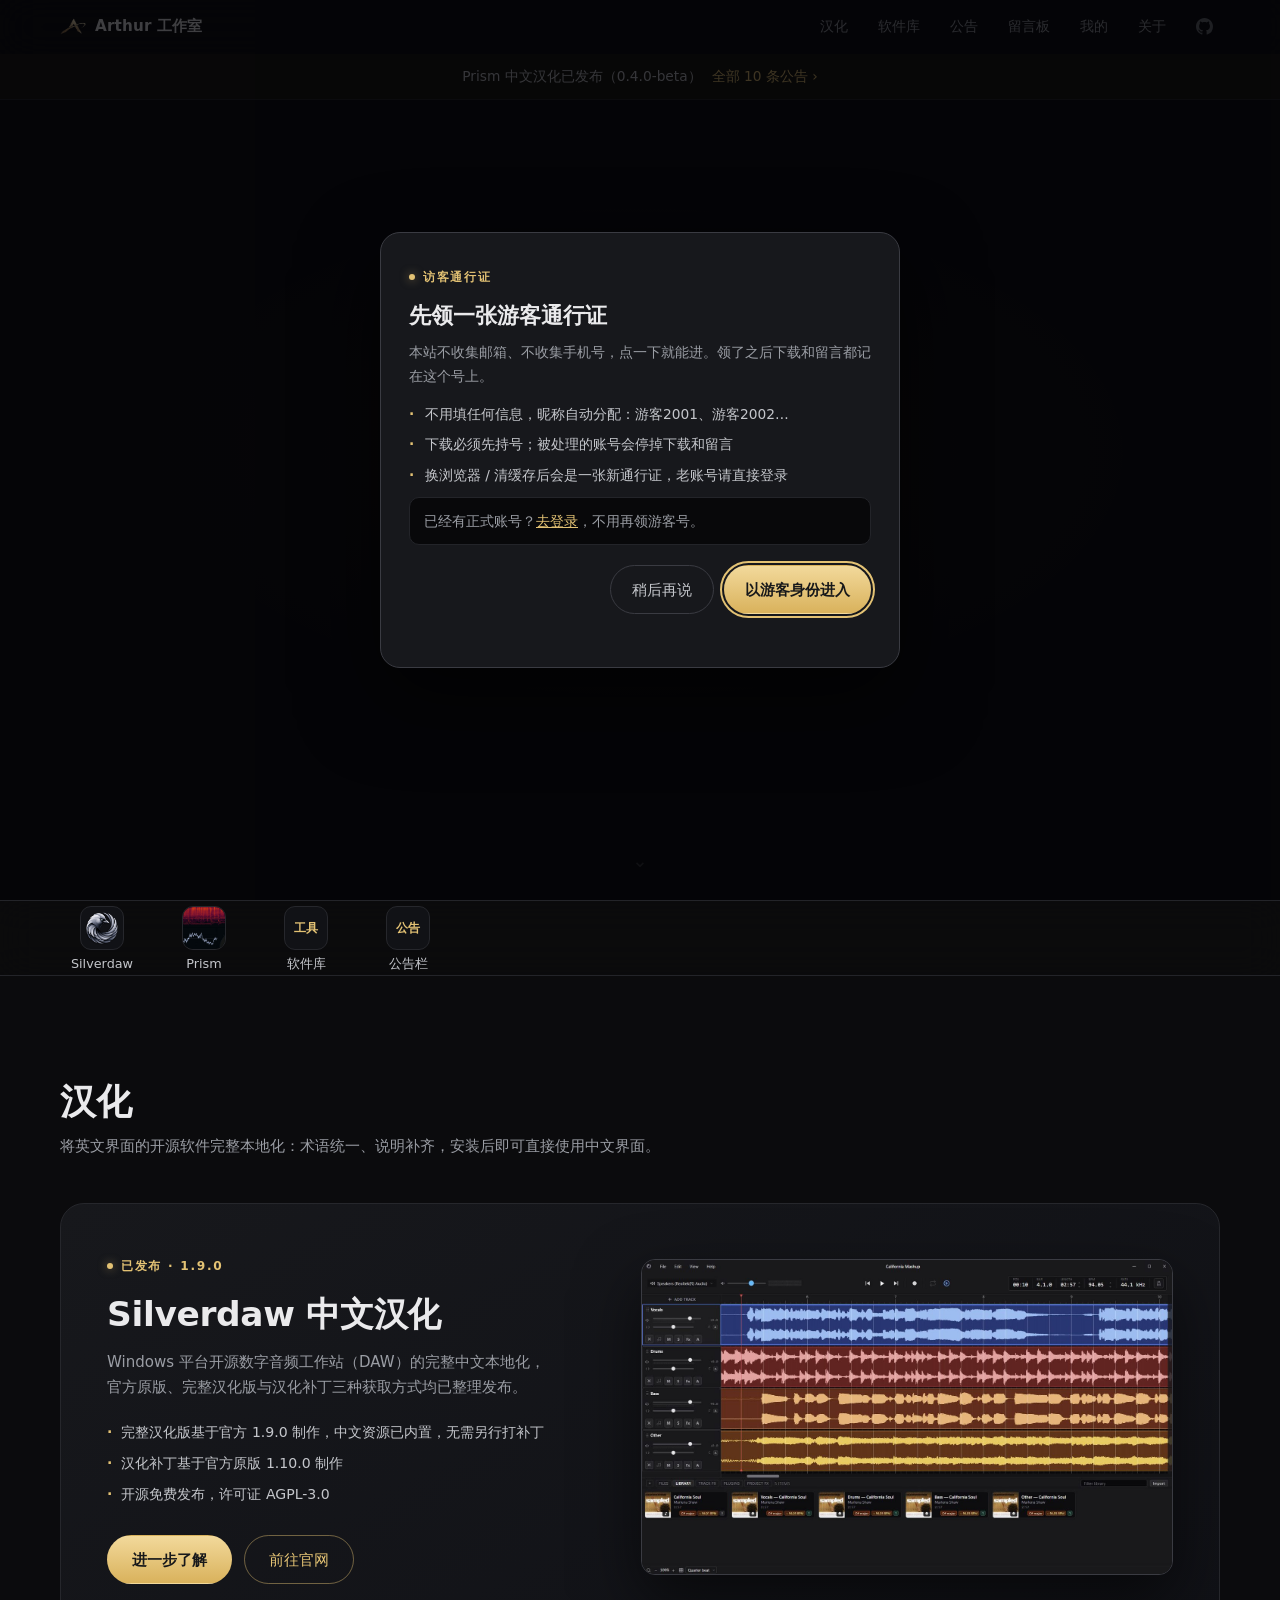
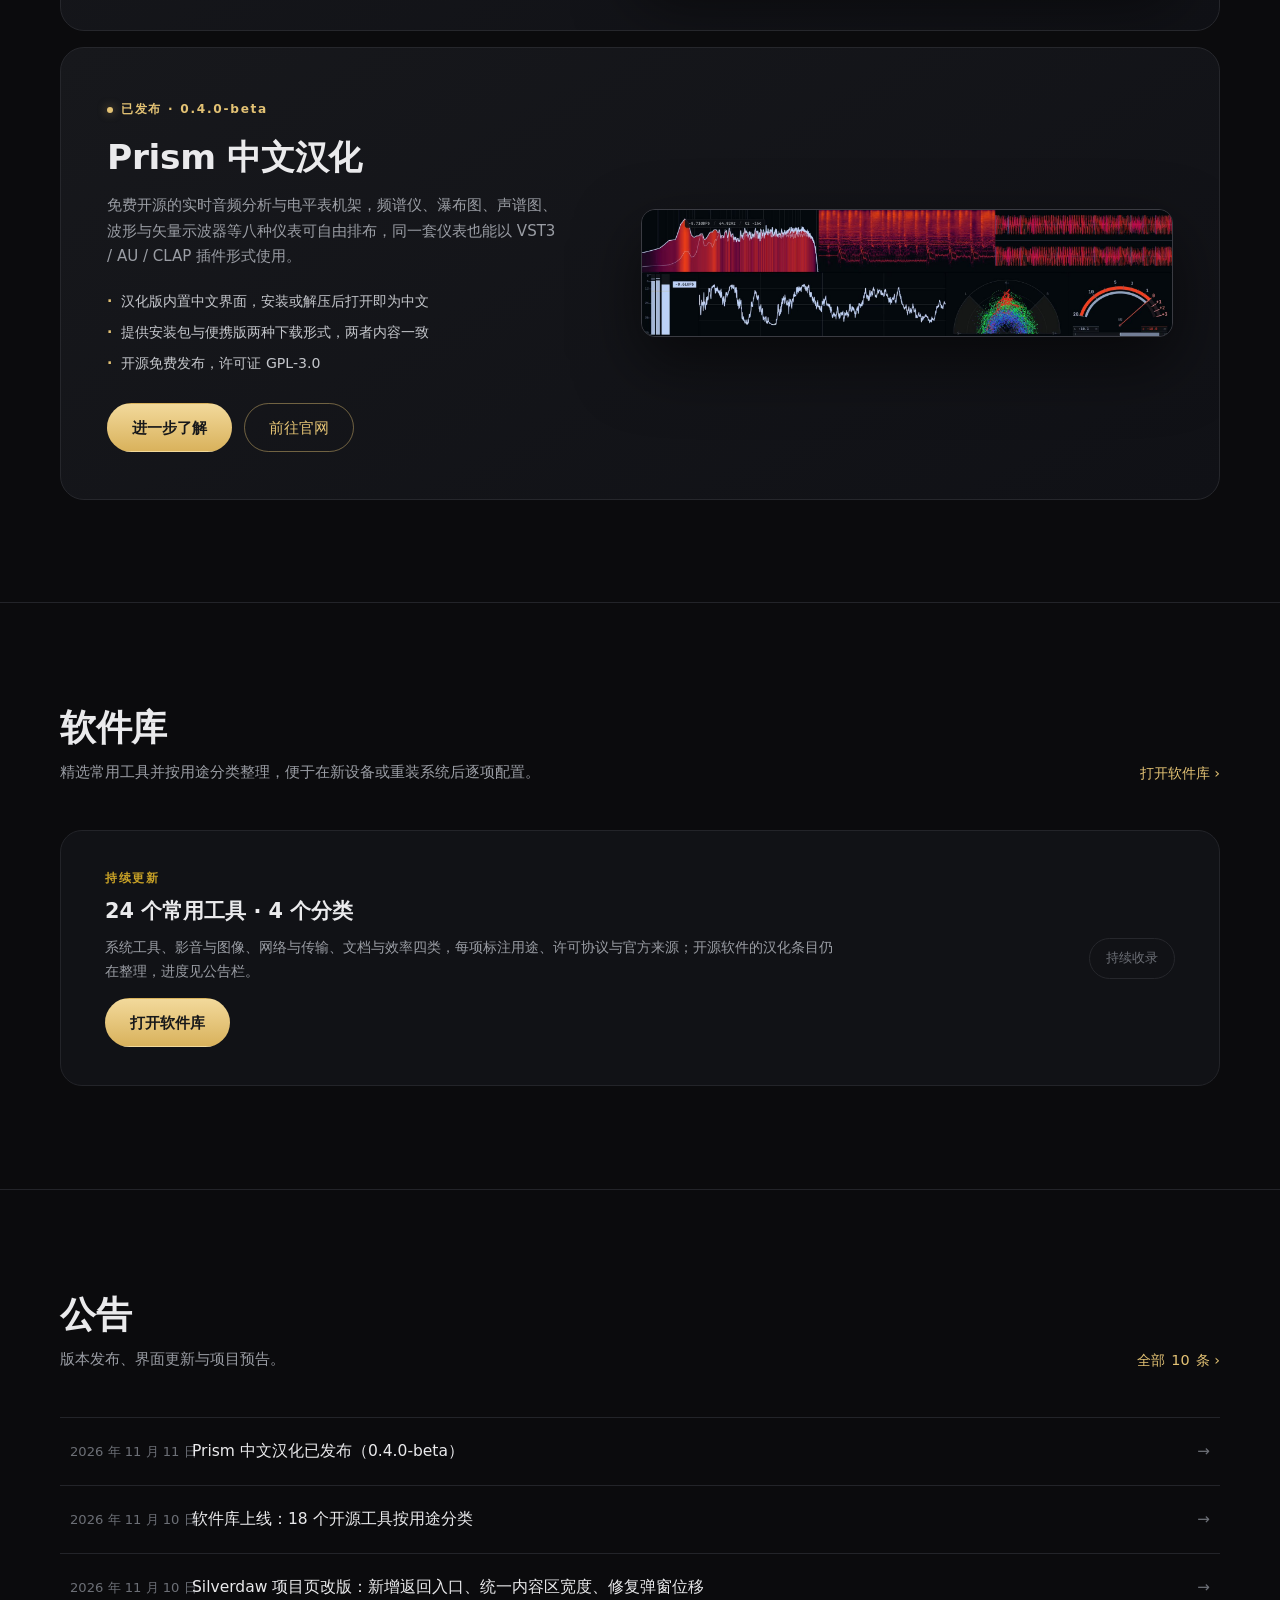
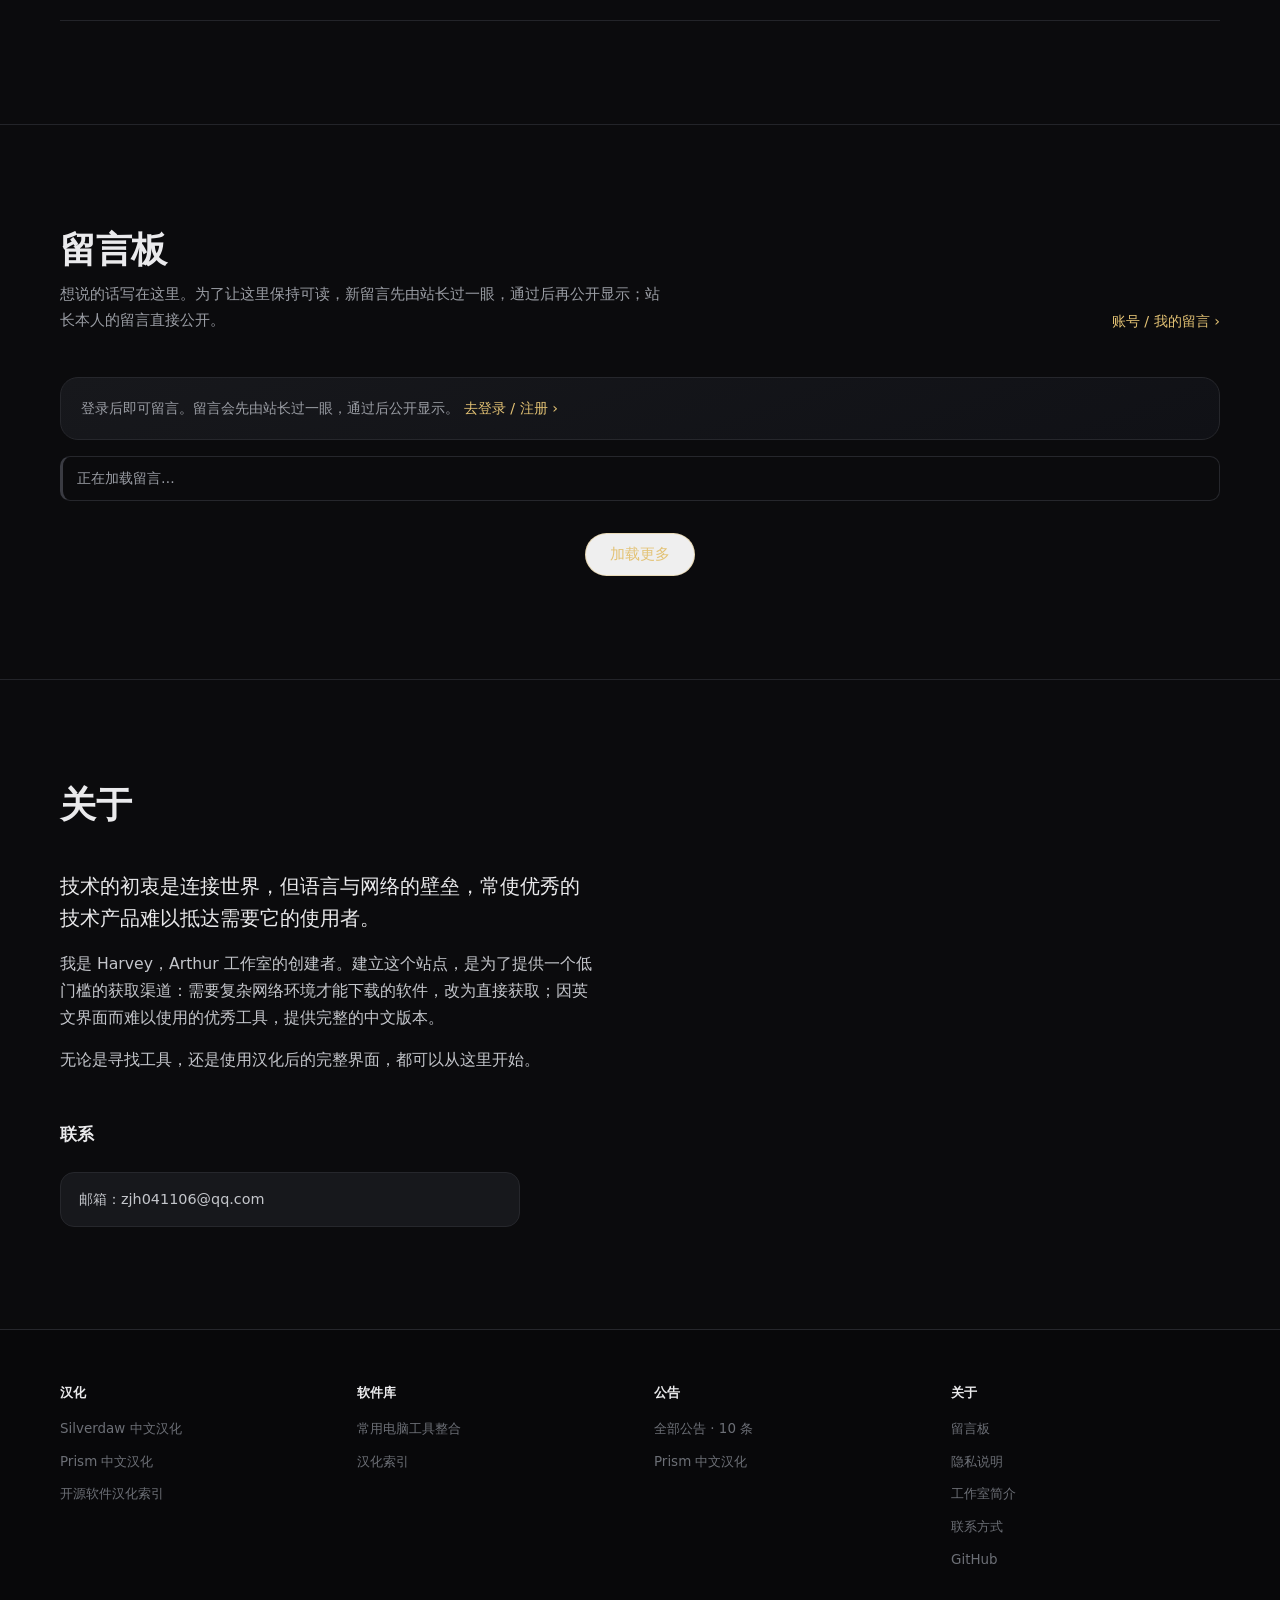
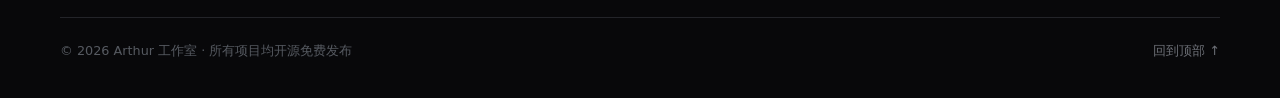
==== commit 4431c089: "feat: 定时封号 + 游客通行证（下载必须持号） db/09: banned_until/ban_reason、gb_ban_user(1-43200 分钟)/gb_unban_user，mess" ====
--- a/index.html
+++ b/index.html
@@ -1406,6 +1406,9 @@
   <!-- 公告渲染：内容全部来自 data/notices.json -->
   <script src="notices.js" defer></script>
 
+  <!-- 游客通行证：未登录先领一张匿名通行证，下载必须持号 -->
+  <script src="guest-gate.js" defer></script>
+
   <!-- 下载闸门 / 跳转确认：与汉化页、软件库同一份脚本 -->
   <script src="download-gate.js" defer></script>
 </body>
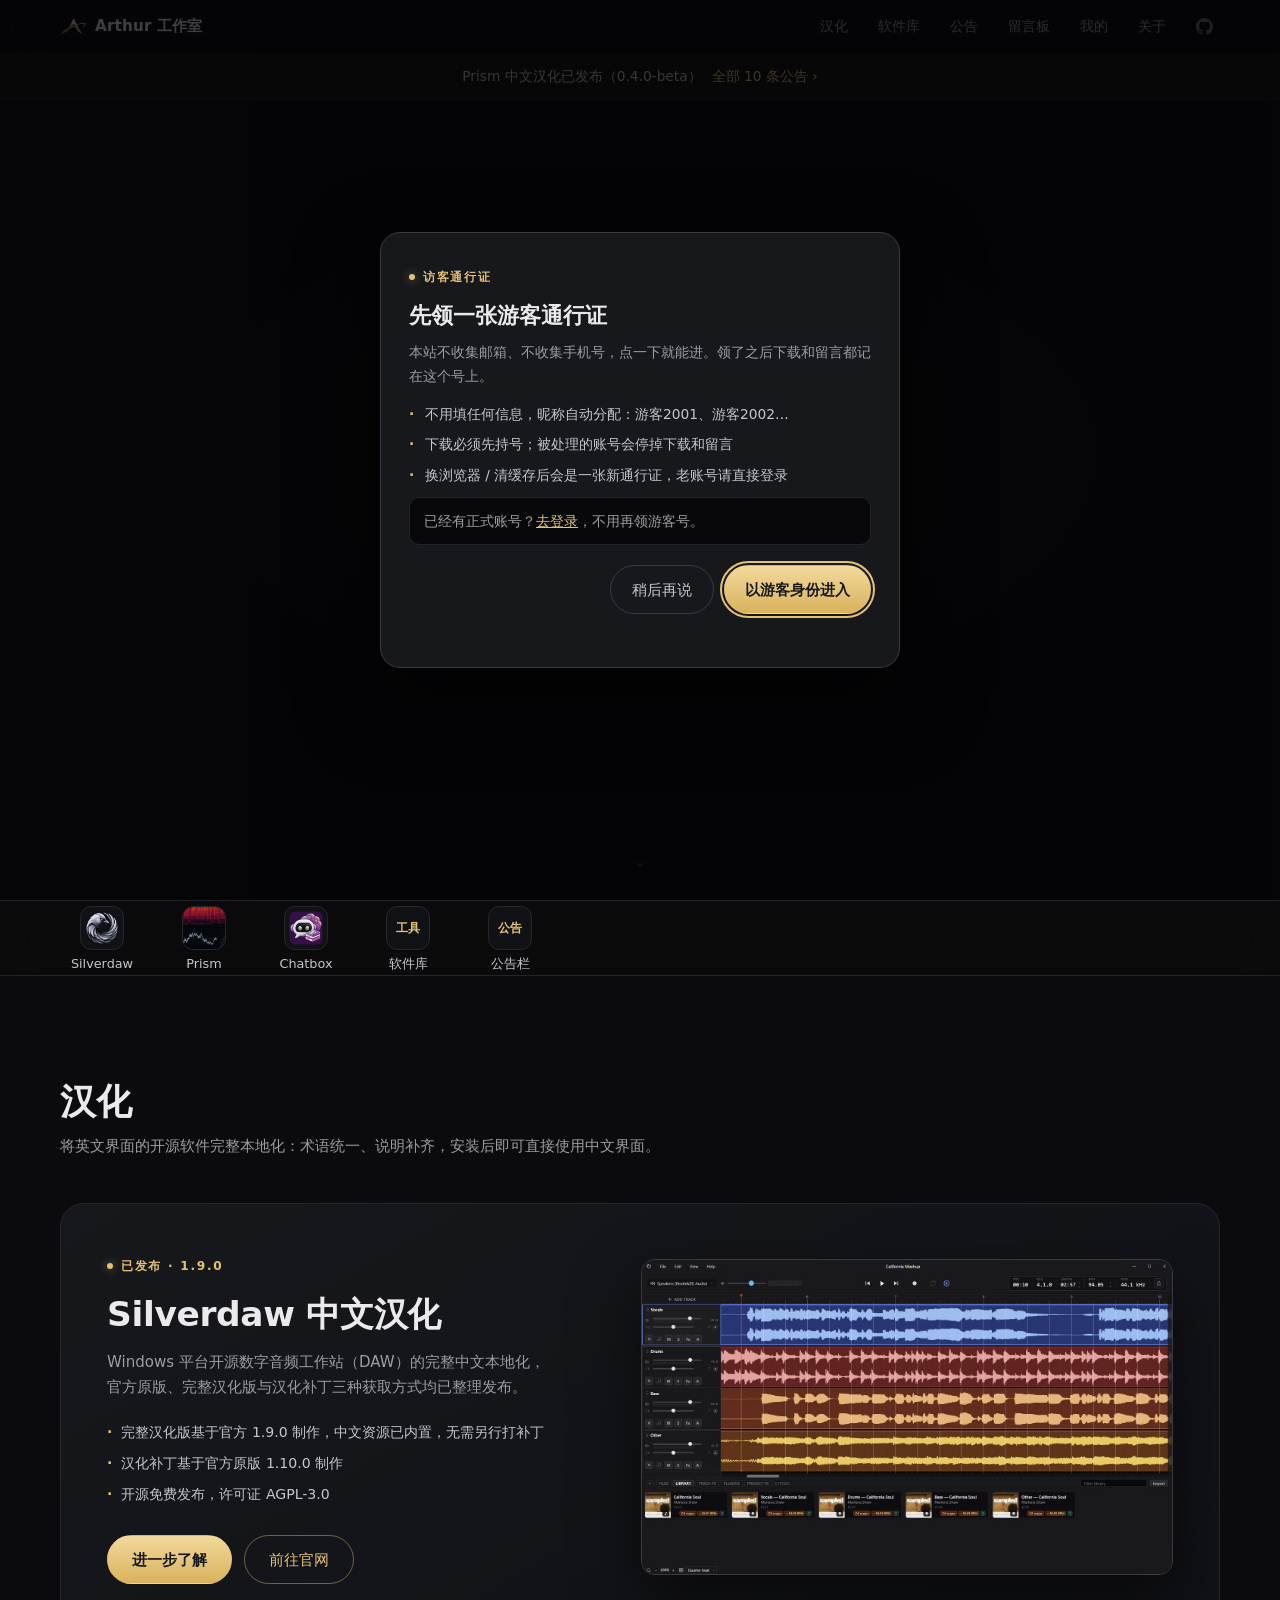
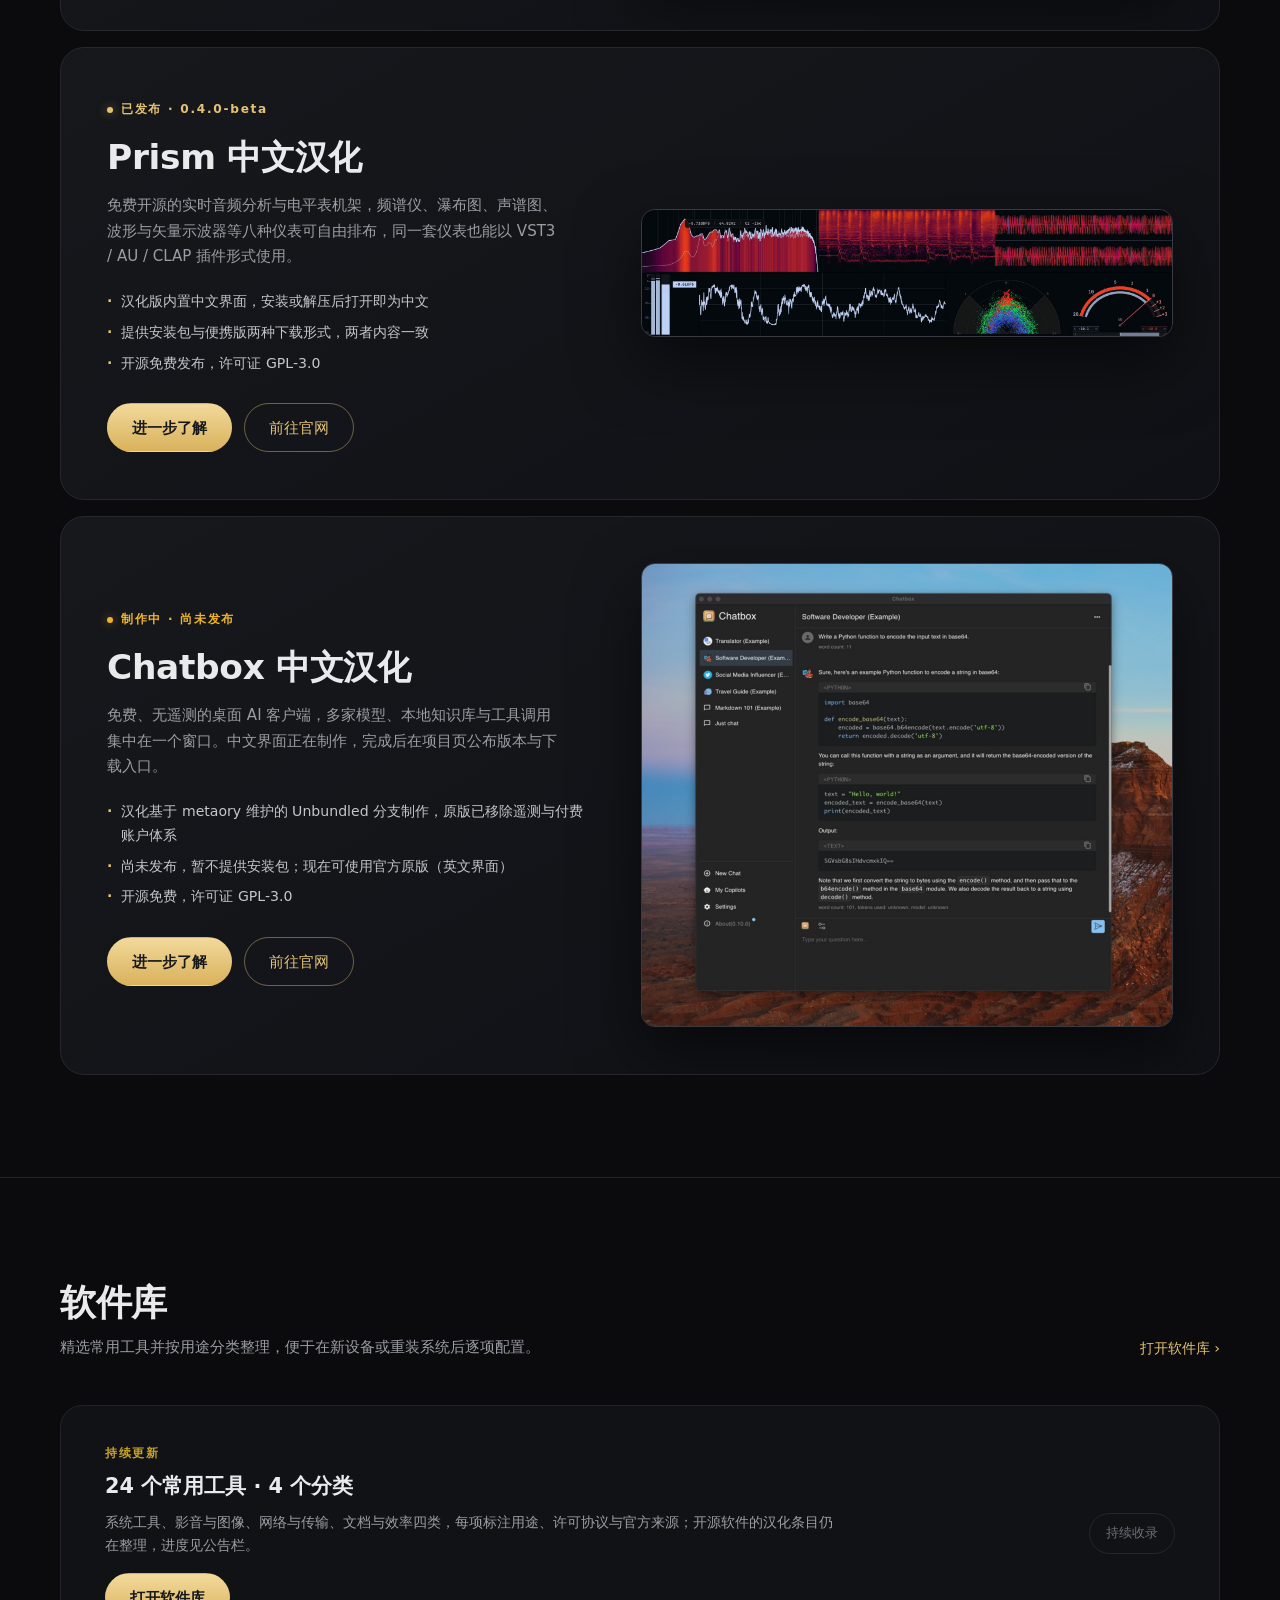
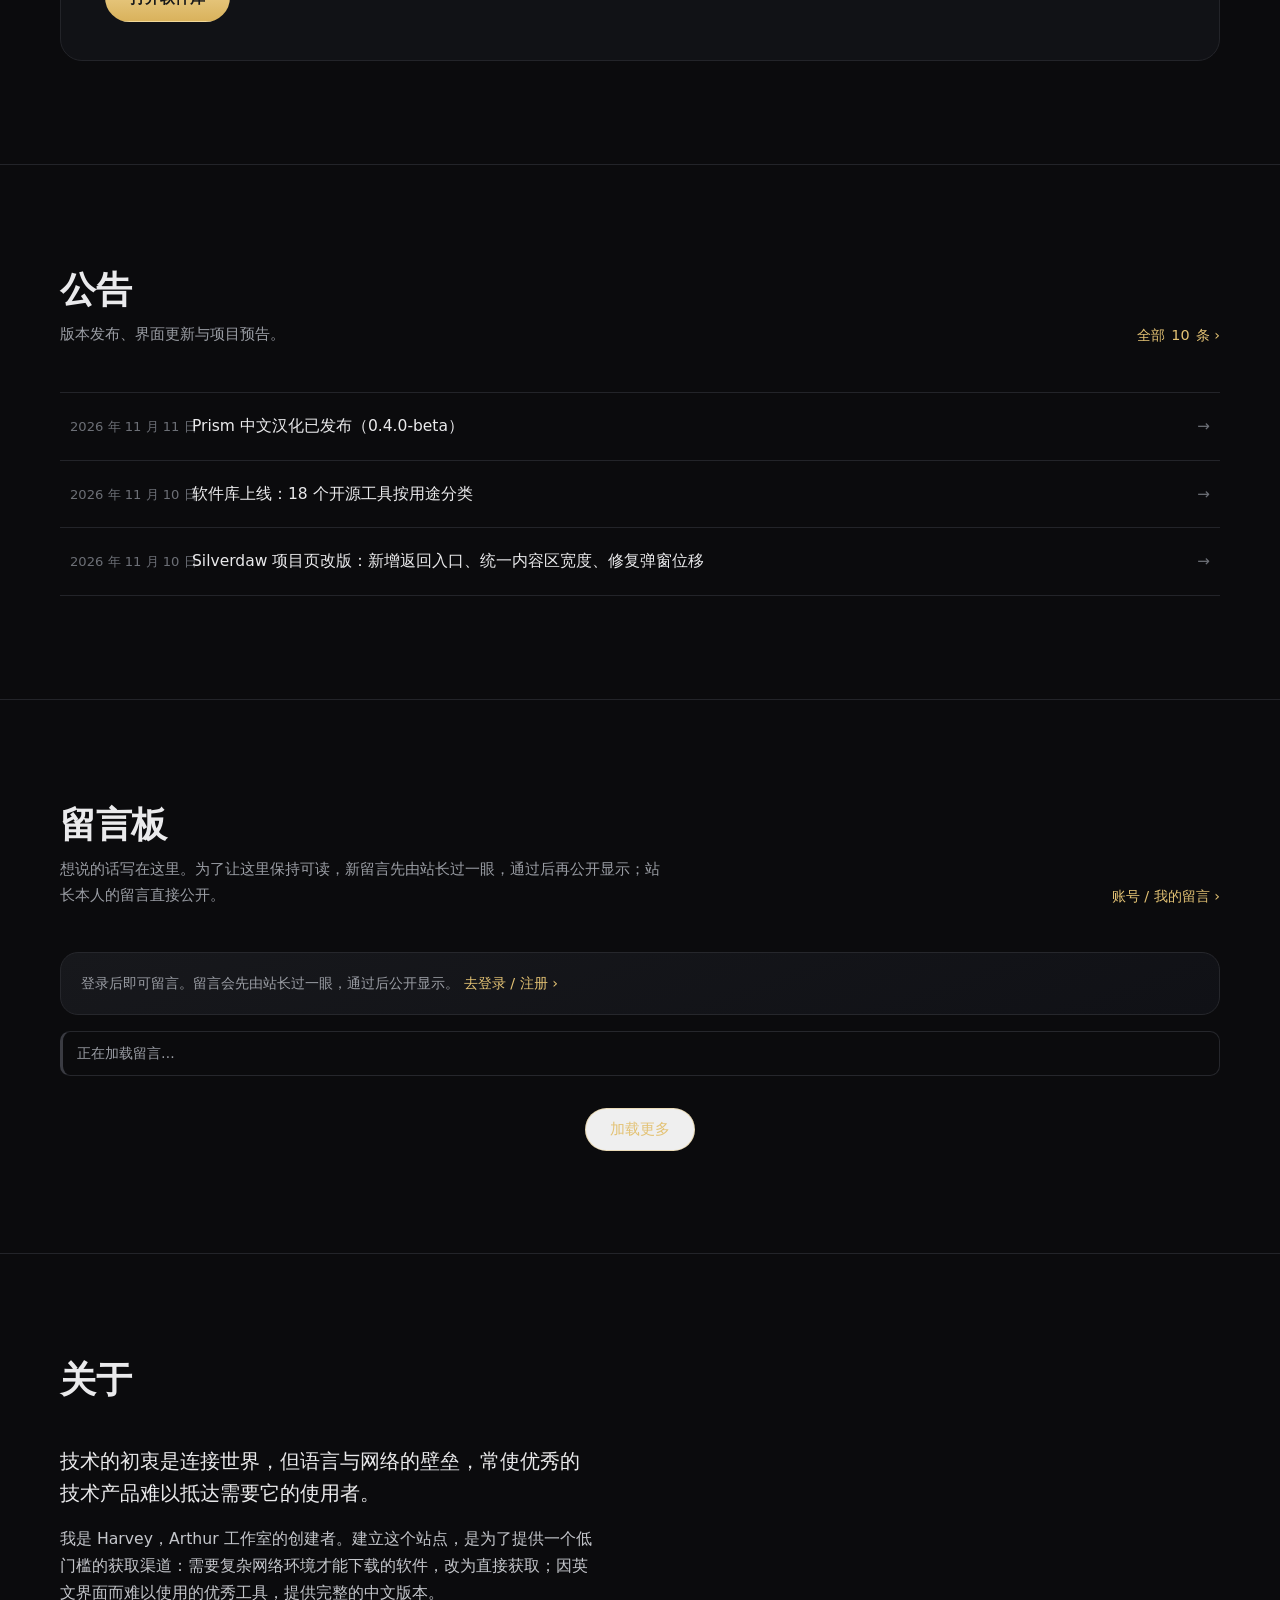
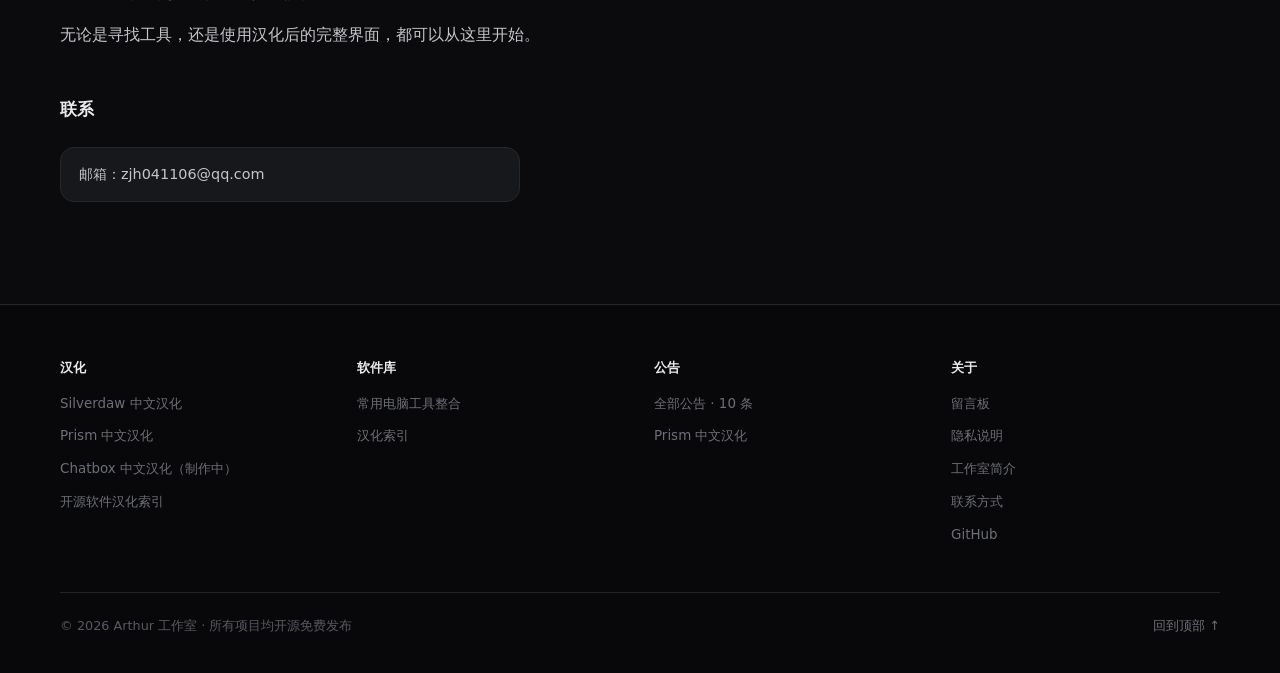
==== commit 1e027f30: "feat: 新增 Chatbox 中文汉化详情页（制作中） - chatbox.html：中文详情页，说明汉化进度、覆盖范围、原版功能、获取方式与规格，暂不提供下载 - 首页新增 Chatbox 栏目" ====
--- a/index.html
+++ b/index.html
@@ -400,8 +400,9 @@
 
     .section + .section { border-top: 1px solid var(--line-soft); }
 
-    /* 栏目条里的 Prism 直接跳到汉化区那张卡，落地同样要给两层吸顶导航让位 */
-    #prism {
+    /* 栏目条里的 Prism / Chatbox 直接跳到汉化区对应的卡，落地同样要给两层吸顶导航让位 */
+    #prism,
+    #chatbox {
       scroll-margin-top: calc(var(--nav-h) + var(--chapter-h) + 12px);
     }
 
@@ -477,6 +478,14 @@
       border-radius: 50%;
       background: var(--accent);
       box-shadow: 0 0 10px var(--accent-dot);
+    }
+
+    /* 制作中的项目：状态点改警示黄，和「已发布」的金色区分开 */
+    .banner-eyebrow--pending { color: var(--warn); }
+
+    .banner-eyebrow--pending::before {
+      background: var(--warn);
+      box-shadow: 0 0 10px rgba(240, 180, 41, 0.5);
     }
 
     .banner h3 {
@@ -1016,6 +1025,13 @@
             <img src="images/prism-scopes.jpg" alt="" width="44" height="44" loading="lazy" decoding="async">
           </span>
           <span class="chapter-name">Prism</span>
+        </a>
+
+        <a class="chapter" href="#chatbox">
+          <span class="chapter-thumb chapter-thumb--contain">
+            <img src="images/chatbox/icon.png" alt="" width="44" height="44" loading="lazy" decoding="async">
+          </span>
+          <span class="chapter-name">Chatbox</span>
         </a>
 
         <a class="chapter" href="#ku">
@@ -1084,6 +1100,27 @@
                alt="Prism 原版界面：频谱仪、瀑布图、声谱图、波形与矢量示波器排布在同一块机架"
                width="1800" height="426" loading="lazy" decoding="async">
         </article>
+
+        <!-- 汉化区第三张主推卡：制作中，只给官网入口，不放下载 -->
+        <article class="banner" id="chatbox">
+          <div>
+            <span class="banner-eyebrow banner-eyebrow--pending">制作中 · 尚未发布</span>
+            <h3>Chatbox 中文汉化</h3>
+            <p class="banner-lead">免费、无遥测的桌面 AI 客户端，多家模型、本地知识库与工具调用集中在一个窗口。中文界面正在制作，完成后在项目页公布版本与下载入口。</p>
+            <ul class="banner-facts">
+              <li>汉化基于 metaory 维护的 Unbundled 分支制作，原版已移除遥测与付费账户体系</li>
+              <li>尚未发布，暂不提供安装包；现在可使用官方原版（英文界面）</li>
+              <li>开源免费，许可证 GPL-3.0</li>
+            </ul>
+            <div class="ctas">
+              <a class="btn btn-primary" href="chatbox.html">进一步了解</a>
+              <a class="btn btn-ghost" href="https://chatbox-unbundled.pages.dev/" target="_blank" rel="noopener" data-ext-name="Chatbox Unbundled">前往官网</a>
+            </div>
+          </div>
+          <img class="banner-shot" src="images/chatbox/snapshot-dark.jpg"
+               alt="Chatbox 原版深色界面：左侧为会话与 Copilot 列表，右侧是带代码高亮的对话"
+               width="1000" height="874" loading="lazy" decoding="async">
+        </article>
       </div>
     </section>
 
@@ -1195,6 +1232,7 @@
           <h4>汉化</h4>
           <a href="silverdaw.html">Silverdaw 中文汉化</a>
           <a href="prism.html">Prism 中文汉化</a>
+          <a href="chatbox.html">Chatbox 中文汉化（制作中）</a>
           <a href="softlib.html">开源软件汉化索引</a>
         </div>
         <div class="footer-col">
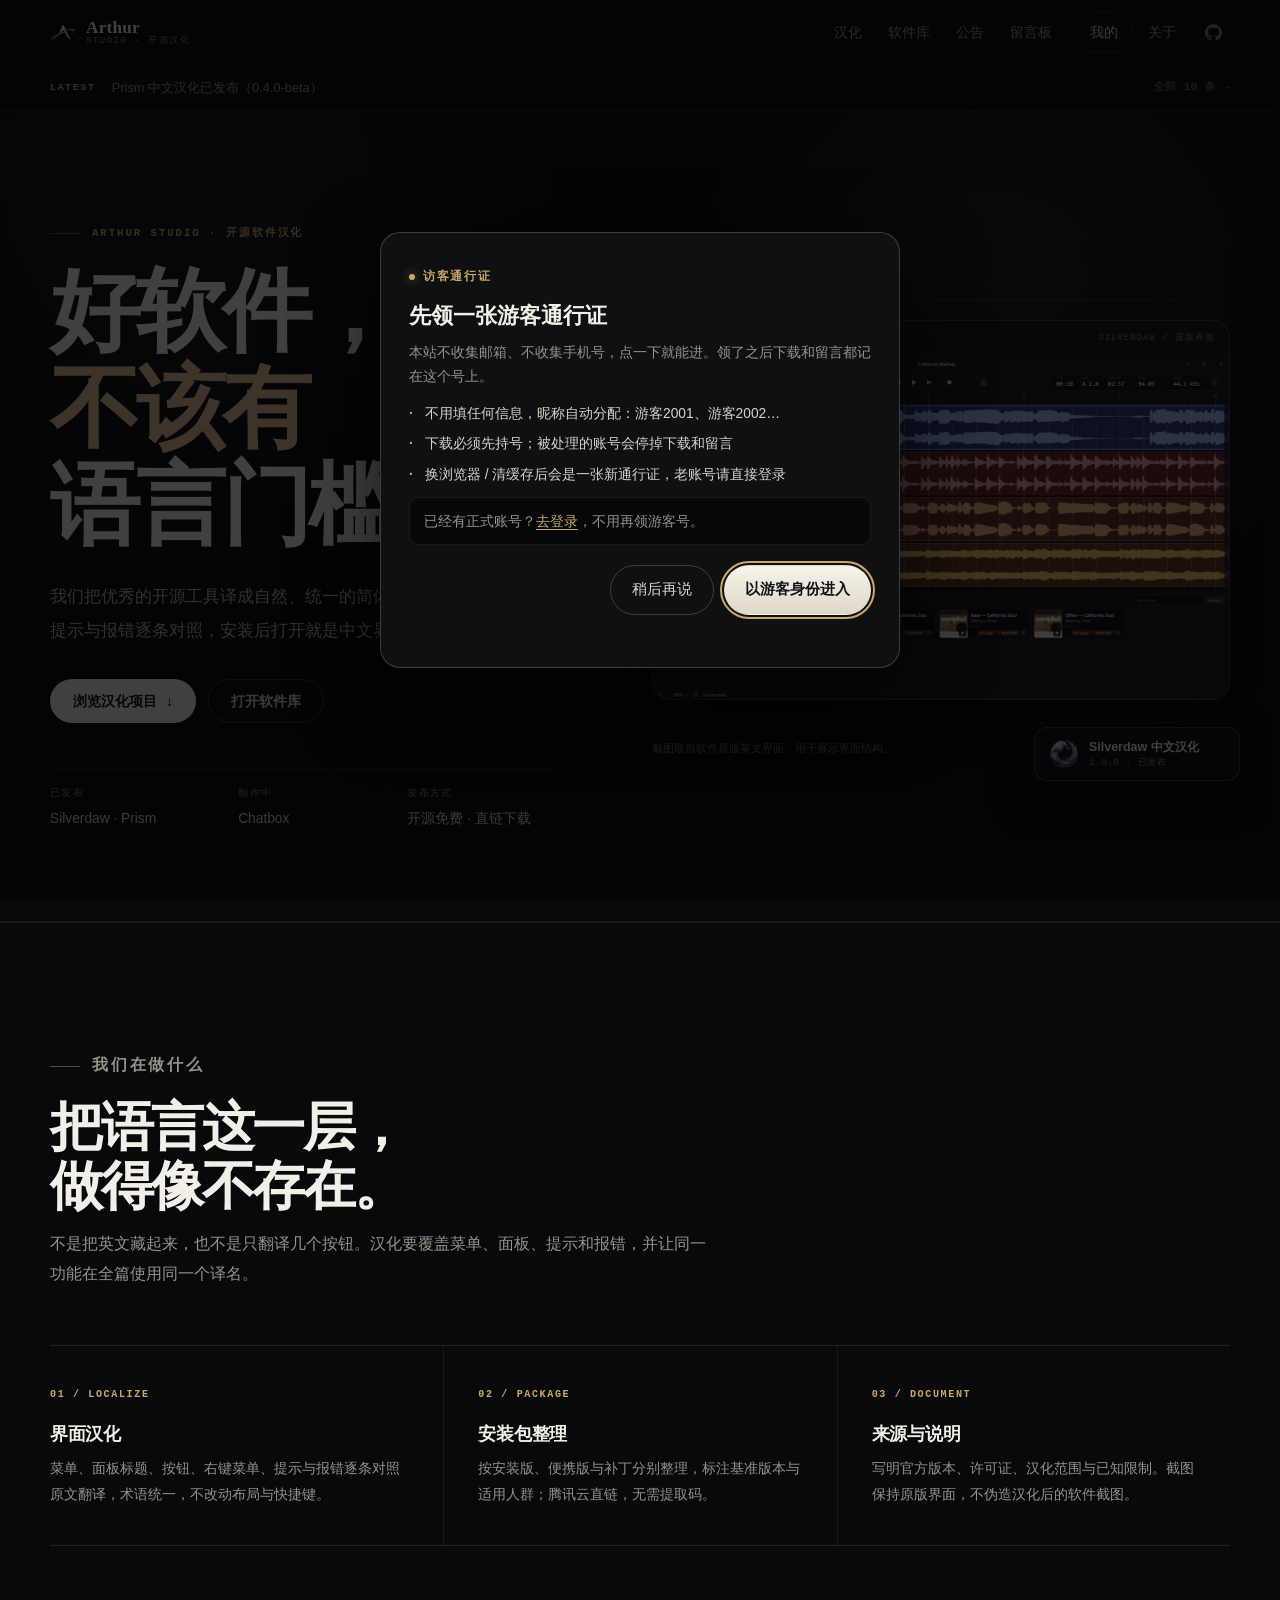
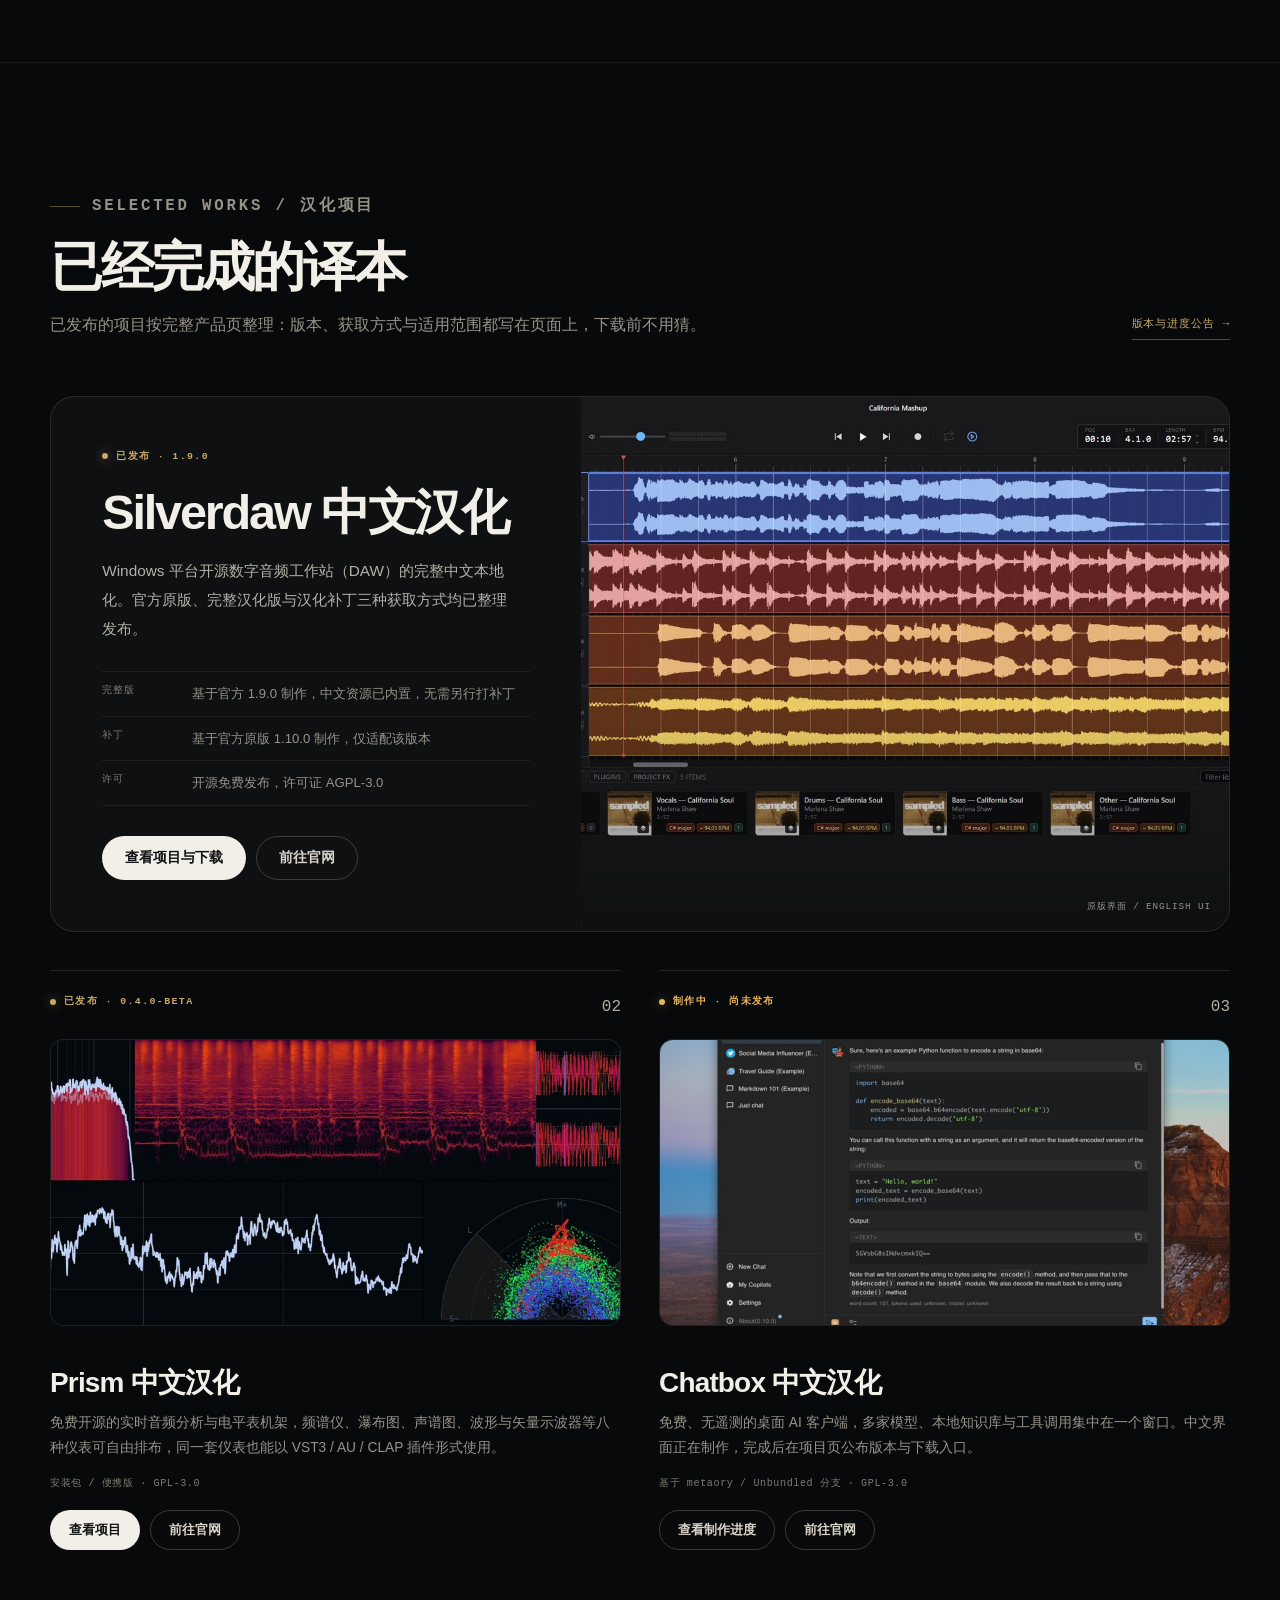
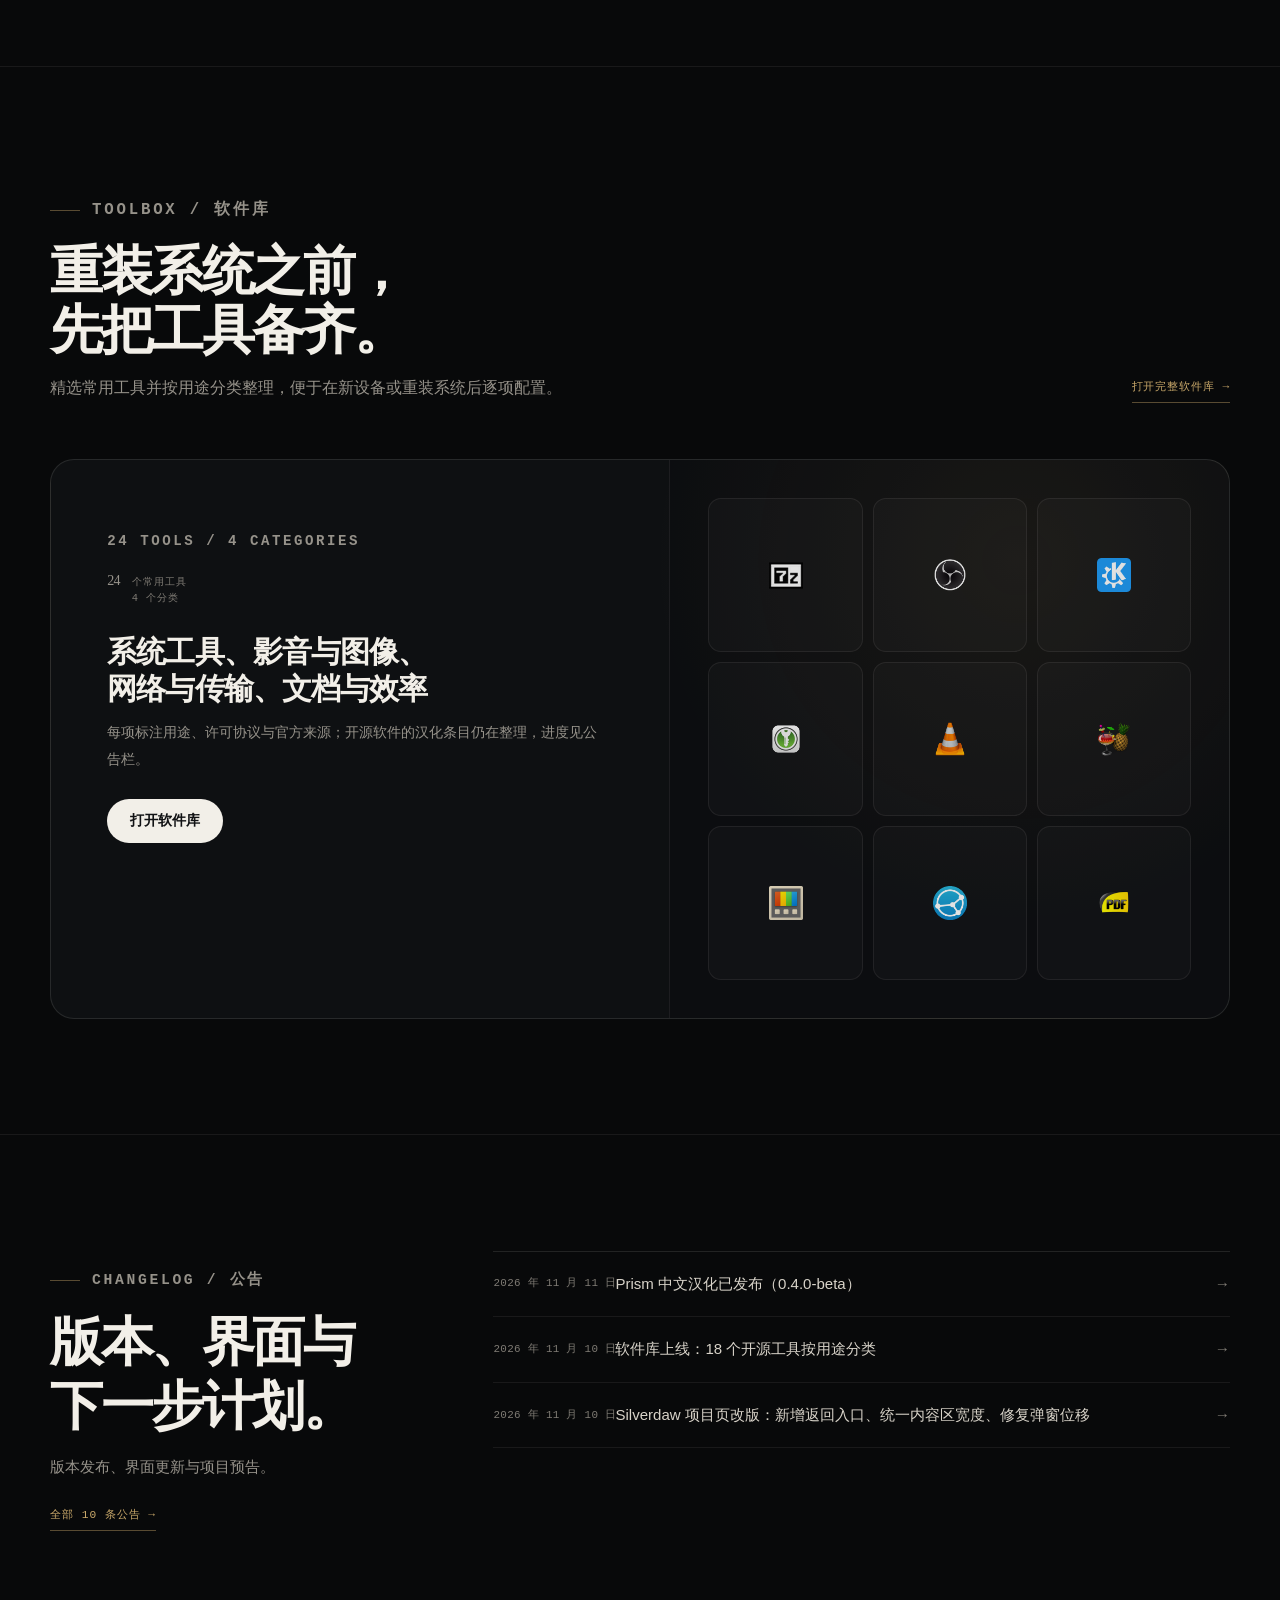
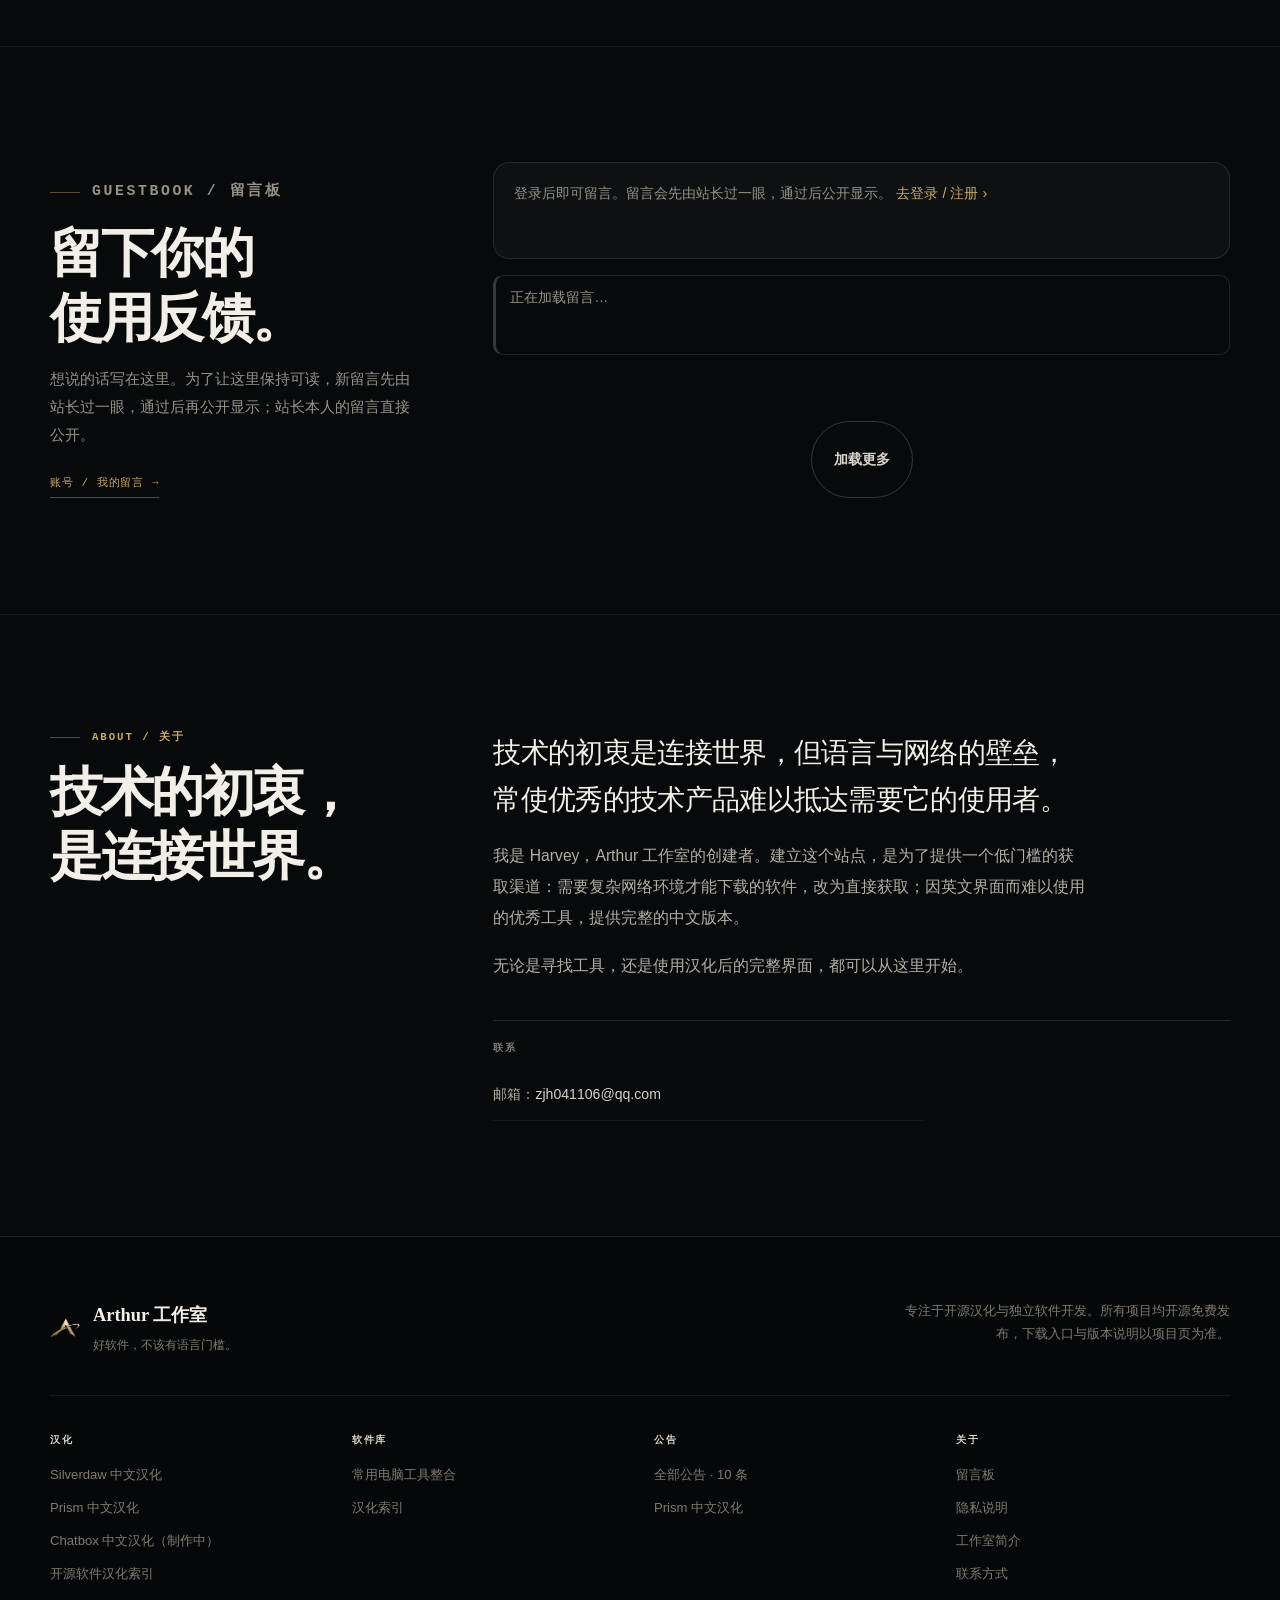
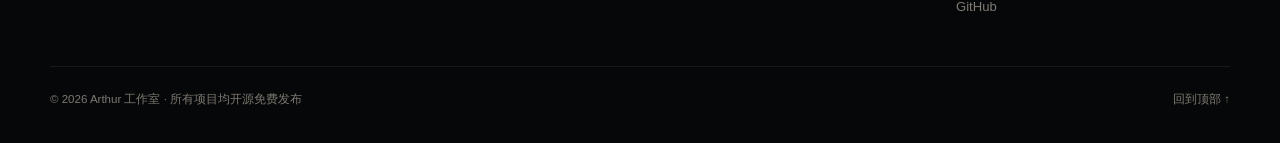
==== commit 5cffcb78: "feat(ui): 首页与 Silverdaw 页阶段一视觉改版" ====
--- a/index.html
+++ b/index.html
@@ -4,1186 +4,299 @@
   <meta charset="UTF-8">
   <meta name="viewport" content="width=device-width, initial-scale=1.0">
   <title>Arthur 工作室</title>
-  <meta name="description" content="Arthur 工作室 —— 专注于开源汉化与独立软件开发的工作室">
-  <meta name="theme-color" content="#0b0b0d">
+  <meta name="description" content="Arthur 工作室：把优秀的开源软件译成自然、统一的简体中文，提供 Silverdaw、Prism 中文汉化与常用工具软件库。">
+  <meta name="theme-color" content="#08090a">
   <!-- 分享卡片（og:image 若要生效，部署后可换成绝对地址） -->
   <meta property="og:title" content="Arthur 工作室">
-  <meta property="og:description" content="专注于开源汉化与独立软件开发的工作室">
+  <meta property="og:description" content="把优秀的开源软件译成自然、统一的简体中文。">
   <meta property="og:type" content="website">
   <meta property="og:image" content="logo-mark.png">
   <link rel="icon" href="logo-mark.png">
-  <style>
-    * { margin: 0; padding: 0; box-sizing: border-box; }
-
-    /* ---------- 色板：与 logo 同源的黑金。以后改配色只改这一段 ---------- */
-    :root {
-      /* 底色：中性黑，去掉原来的蓝调 */
-      --bg: #0b0b0d;
-      --bg-soft: #111216;
-      --bg-deep: #08080a;
-      --card: #17181c;
-      --card-sel: #221d12;
-      --line: #26272c;
-      --line-soft: #232429;
-      --line-strong: #3a3b42;
-      /* 文字 */
-      --text: #eaeaec;
-      --text-dim: #c4c6cb;
-      --text-mute: #9a9da4;
-      --text-faint: #6c6f76;
-      --text-ghost: #565a61;
-      /* 品牌金：取自 logo 渐变，只用于状态与身份标识 */
-      --gold: #c9a227;
-      --gold-line: rgba(201, 162, 39, 0.45);
-      --gold-edge: #6b5620;
-      --gold-wash: rgba(201, 162, 39, 0.08);
-      --gold-wash-soft: rgba(201, 162, 39, 0.06);
-      --gold-shadow: rgba(201, 162, 39, 0.26);
-      /* 交互层：浅金，比标志金亮一档，小字号和按钮都清楚 */
-      --accent: #e3c274;
-      --accent-hover: #f0d79a;
-      --accent-line: rgba(227, 194, 116, 0.45);
-      --accent-line-strong: rgba(227, 194, 116, 0.6);
-      --accent-dot: rgba(227, 194, 116, 0.55);
-      --accent-glow: rgba(227, 194, 116, 0.16);
-      --accent-grad: linear-gradient(180deg, #f2d99b, #d9b25c);
-      --accent-grad-hover: linear-gradient(180deg, #f9e5b8, #e6c877);
-      --on-accent: #17181a;
-      /* 状态色：警示保留独立暖黄，不参与品牌金 */
-      --warn: #f0b429;
-      --warn-hover: #ffc95c;
-      --warn-wash: rgba(240, 180, 41, 0.08);
-      --warn-line: rgba(240, 180, 41, 0.38);
-      --danger: #ff9c8a;
-      /* 布局尺寸：两层吸顶导航的实测高度，锚点跳转与 sticky 定位都靠它算 */
-      --nav-h: 54px;
-      --ribbon-h: 46px;
-      --chapter-h: 74px;
-    }
-
-    /* 正文链接兜底：没单独设色的链接不要退回浏览器默认蓝 */
-    a { color: var(--accent); }
-
-    /* ---------- 跨页面切换：同源跳转做一次 0.24s 的交叉淡入 ----------
-       只用淡入淡出，不做位移，切页时不会出现整页"滑过去"的突兀感。
-       Chrome 126+ / Safari 18+ 支持跨文档过渡；其余浏览器直接切页。
-       顶部导航三页同位，单独命名后原地保留，不跟着内容一起淡。 */
-    @view-transition {
-      navigation: auto;
-    }
-
-    .globalnav { view-transition-name: site-nav; }
-
-    ::view-transition-old(root),
-    ::view-transition-new(root) {
-      animation-duration: 0.24s;
-      animation-timing-function: cubic-bezier(0.33, 0, 0.2, 1);
-    }
-
-    ::view-transition-old(site-nav),
-    ::view-transition-new(site-nav) {
-      animation: none;
-    }
-
-    /* 不支持跨文档过渡的浏览器：补一个极短的淡入，不做位移 */
-    @supports not (view-transition-name: none) {
-      body { animation: page-fade-in 0.26s ease-out both; }
-    }
-
-    @keyframes page-fade-in {
-      from { opacity: 0; }
-      to { opacity: 1; }
-    }
-
-    /* 锚点跳转平滑滚动；系统开「减少动态效果」时退回瞬时定位。
-       html 上不要写 overflow：hidden 会破坏吸顶，clip 又会让 html 不再是滚动容器，
-       页面本身没有横向溢出，用各区块的 min-width: 0 兜住就够了 */
-    html {
-      scroll-behavior: smooth;
-    }
-
-    /* 跨页返回时用瞬时定位还原滚动位置，避免平滑滚动把整页"扫"一遍 */
-    html.is-restoring {
-      scroll-behavior: auto;
-    }
-
-    body {
-      background: var(--bg);
-      color: var(--text);
-      font-family: system-ui, -apple-system, "Segoe UI", "Microsoft YaHei", sans-serif;
-      line-height: 1.7;
-    }
-
-    /* 通用内容宽度：全站一条基准线，卡片和标题左右对齐到同一处 */
-    .wrap {
-      width: min(1160px, 92%);
-      margin-inline: auto;
-    }
-
-    /* ================= 常驻顶部导航（学 Apple 全局导航：细、吸顶、毛玻璃） ================= */
-    .globalnav {
-      position: sticky;
-      top: 0;
-      z-index: 60;
-      height: var(--nav-h);
-      background: rgba(11, 11, 13, 0.72);
-      -webkit-backdrop-filter: saturate(180%) blur(20px);
-      backdrop-filter: saturate(180%) blur(20px);
-      border-bottom: 1px solid transparent;
-      transition: border-color 0.25s, background 0.25s;
-    }
-
-    /* 一滚动就补一条细线，让导航和内容分层；回到顶部时收掉，首屏更干净 */
-    .globalnav.is-stuck {
-      background: rgba(11, 11, 13, 0.86);
-      border-bottom-color: var(--line);
-    }
-
-    .globalnav .wrap {
-      display: flex;
-      align-items: center;
-      gap: 30px;
-      height: 100%;
-    }
-
-    .nav-brand {
-      display: inline-flex;
-      align-items: center;
-      gap: 9px;
-      color: var(--text);
-      font-size: 0.95rem;
-      font-weight: 700;
-      letter-spacing: 0.01em;
-      text-decoration: none;
-      white-space: nowrap;
-      flex: 0 0 auto;
-    }
-
-    .nav-brand img {
-      width: 26px;
-      height: 26px;
-      object-fit: contain;
-    }
-
-    .nav-links {
-      display: flex;
-      align-items: center;
-      gap: 2px;
-      margin-left: auto;
-      min-width: 0;
-      overflow-x: auto;          /* 窄屏放不下时可横向滑动，不会把整页撑宽 */
-      scrollbar-width: none;
-    }
-
-    .nav-links::-webkit-scrollbar { display: none; }
-
-    .nav-link {
-      position: relative;
-      padding: 7px 14px;
-      border-radius: 999px;
-      color: var(--text-mute);
-      font-size: 0.9rem;
-      text-decoration: none;
-      white-space: nowrap;
-      transition: color 0.2s, background 0.2s, transform 0.16s;
-    }
-
-    .nav-link:hover {
-      color: var(--text);
-      background: rgba(255, 255, 255, 0.05);
-    }
-
-    /* 当前所在栏目：浅金底 + 金字，与 Apple 的选中态同义 */
-    .nav-link.is-active {
-      color: var(--accent);
-      background: var(--gold-wash);
-    }
-
-    .nav-gh {
-      display: inline-flex;
-      align-items: center;
-      justify-content: center;
-      width: 32px;
-      height: 32px;
-      margin-left: 6px;
-      border-radius: 50%;
-      color: var(--text-faint);
-      font-size: 0.9rem;
-      text-decoration: none;
-      transition: color 0.2s, background 0.2s, transform 0.16s;
-    }
-
-    .nav-gh:hover {
-      color: var(--accent);
-      background: var(--gold-wash);
-    }
-
-    /* ================= 公告条（学 Apple 的促销条：一行文字 + 一个入口） ================= */
-    .ribbon {
-      background: var(--gold-wash-soft);
-      border-bottom: 1px solid var(--line-soft);
-    }
-
-    .ribbon .wrap {
-      display: flex;
-      align-items: center;
-      justify-content: center;
-      gap: 10px;
-      padding: 11px 0;
-      font-size: 0.86rem;
-      color: var(--text-dim);
-      text-align: center;
-    }
-
-    .ribbon-text {
-      min-width: 0;
-      overflow: hidden;
-      text-overflow: ellipsis;
-      white-space: nowrap;
-    }
-
-    /* 标题由脚本填入：加载前留一个不可见占位，公告条高度不会先塌一下 */
-    .ribbon-text:empty::before { content: "\00a0"; }
-
-    .ribbon a {
-      flex: 0 0 auto;
-      color: var(--accent);
-      text-decoration: none;
-      white-space: nowrap;
-    }
-
-    .ribbon a:hover { text-decoration: underline; }
-
-    /* ================= 第 1 屏：简约品牌位（logo + 站名，不放别的东西） ================= */
-    .hero {
-      position: relative;
-      /* 减去导航与公告条，首屏正好占满一屏，滚动提示不会被挤出视野 */
-      min-height: calc(100vh - var(--nav-h) - var(--ribbon-h));    /* 老浏览器回退 */
-      min-height: calc(100svh - var(--nav-h) - var(--ribbon-h));   /* 手机地址栏伸缩时不跳 */
-      display: grid;
-      place-items: center;
-      padding: 56px 20px 88px;
-      text-align: center;
-      /* 暖光以品牌块为圆心，给金色一个落点 */
-      background: radial-gradient(62% 50% at 50% 44%, var(--gold-wash-soft) 0%, transparent 63%);
-    }
-
-    .hero-inner { max-width: 640px; }
-
-    .hero-mark {
-      /* 首屏独占但不喧宾夺主；宽高同时约束，窄屏按比例缩，不会拉变形 */
-      width: auto;
-      height: auto;
-      max-width: min(100%, 300px);
-      max-height: clamp(120px, 22vh, 196px);
-      filter: drop-shadow(0 14px 40px var(--gold-shadow));
-    }
-
-    .hero h1 {
-      margin-top: 28px;
-      font-size: clamp(1.85rem, 4.2vw, 2.75rem);
-      font-weight: 700;
-      letter-spacing: 0.02em;
-      line-height: 1.25;
-    }
-
-    .hero-sub {
-      margin-top: 14px;
-      color: var(--text-mute);
-      font-size: clamp(0.95rem, 1.6vw, 1.05rem);
-    }
-
-    /* 底部滚动提示 */
-    .scroll-hint {
-      position: absolute;
-      left: 50%;
-      bottom: 30px;
-      transform: translateX(-50%);
-      color: var(--text-faint);
-      font-size: 1.15rem;
-      line-height: 1;
-      text-decoration: none;
-      opacity: 0.45;
-      animation: hint-bob 2.4s ease-in-out infinite;
-    }
-
-    .scroll-hint:hover { opacity: 0.9; color: var(--accent); }
-
-    @keyframes hint-bob {
-      0%, 100% { transform: translate(-50%, 0); }
-      50%      { transform: translate(-50%, 7px); }
-    }
-
-    /* ================= 二级栏目条（学 Apple 的 chapternav：缩略图 + 名称，吸顶） ================= */
-    .chapternav {
-      position: sticky;
-      top: var(--nav-h);
-      z-index: 55;
-      background: rgba(11, 11, 13, 0.82);
-      -webkit-backdrop-filter: saturate(180%) blur(18px);
-      backdrop-filter: saturate(180%) blur(18px);
-      border-block: 1px solid var(--line-soft);
-    }
-
-    .chapternav-inner {
-      display: flex;
-      gap: 6px;
-      height: var(--chapter-h);
-      align-items: center;
-      overflow-x: auto;
-      /* 手机上横滑，滚动条藏起来，靠边缘渐隐提示还有内容 */
-      scrollbar-width: none;
-      -ms-overflow-style: none;
-    }
-
-    .chapternav-inner::-webkit-scrollbar { display: none; }
-
-    .chapter {
-      flex: 0 0 auto;
-      display: flex;
-      flex-direction: column;
-      align-items: center;
-      gap: 6px;
-      width: 96px;
-      padding: 9px 6px;
-      border-radius: 14px;
-      text-decoration: none;
-      transition: background 0.2s;
-    }
-
-    .chapter:hover { background: rgba(255, 255, 255, 0.045); }
-
-    /* 首个缩略图对齐到标题的左边缘，不然会缩进 6px */
-    .chapter:first-child { margin-left: -6px; }
-
-    .chapter-thumb {
-      display: grid;
-      place-items: center;
-      width: 44px;
-      height: 44px;
-      border-radius: 11px;
-      border: 1px solid var(--line);
-      background: var(--bg-soft);
-      overflow: hidden;
-      color: var(--accent);
-      font-size: 0.78rem;
-      font-weight: 600;
-      letter-spacing: 0.02em;
-    }
-
-    .chapter-thumb img {
-      width: 100%;
-      height: 100%;
-      object-fit: cover;
-      display: block;
-    }
-
-    /* logo 类图不要被裁成方块，留白更好看 */
-    .chapter-thumb--contain img { object-fit: contain; padding: 4px; }
-
-    .chapter-name {
-      font-size: 0.8rem;
-      color: var(--text-dim);
-      line-height: 1.2;
-      white-space: nowrap;
-    }
-
-    .chapter:hover .chapter-name { color: var(--accent); }
-
-
-    /* ================= 内容区通用 ================= */
-    .section {
-      padding: clamp(60px, 8vw, 104px) 0;
-      /* 跳转锚点要给两层吸顶导航让出高度，否则标题正好被盖住 */
-      scroll-margin-top: calc(var(--nav-h) + var(--chapter-h) + 12px);
-    }
-
-    .section + .section { border-top: 1px solid var(--line-soft); }
-
-    /* 栏目条里的 Prism / Chatbox 直接跳到汉化区对应的卡，落地同样要给两层吸顶导航让位 */
-    #prism,
-    #chatbox {
-      scroll-margin-top: calc(var(--nav-h) + var(--chapter-h) + 12px);
-    }
-
-    .section-head {
-      display: flex;
-      align-items: flex-end;
-      justify-content: space-between;
-      gap: 20px;
-      flex-wrap: wrap;
-      margin-bottom: clamp(28px, 4vw, 44px);
-    }
-
-    .section-head h2 {
-      font-size: clamp(1.6rem, 3.4vw, 2.25rem);
-      font-weight: 700;
-      letter-spacing: -0.01em;
-      line-height: 1.25;
-    }
-
-    .section-head p {
-      margin-top: 10px;
-      color: var(--text-mute);
-      font-size: 0.94rem;
-      /* 用 em 而不是 ch：ch 在中文字体下只有半个汉字宽，一长句会被挤成两行只剩一两个字 */
-      max-width: 40em;
-      text-wrap: pretty;
-    }
-
-    /* 区块右上角的「全部 ›」入口 */
-    .section-more {
-      display: inline-flex;
-      align-items: center;
-      gap: 6px;
-      flex: 0 0 auto;
-      color: var(--accent);
-      font-size: 0.9rem;
-      text-decoration: none;
-      transition: gap 0.2s;
-    }
-
-    .section-more:hover { gap: 10px; }
-
-    /* ================= 主推卡（学 Apple 的 banner card：左文案 + 右大图） ================= */
-    .banner {
-      display: grid;
-      grid-template-columns: minmax(0, 1fr) minmax(0, 1.1fr);
-      gap: clamp(24px, 4vw, 54px);
-      align-items: center;
-      padding: clamp(26px, 3.6vw, 48px);
-      border-radius: 24px;
-      background: linear-gradient(150deg, #17181c 0%, #101116 100%);
-      border: 1px solid var(--line);
-      overflow: hidden;
-    }
-
-    /* 两张主推卡叠放时（Silverdaw + Prism）：第二张起留出间距 */
-    .banner + .banner { margin-top: 16px; }
-
-    .banner-eyebrow {
-      display: inline-flex;
-      align-items: center;
-      gap: 8px;
-      color: var(--accent);
-      font-size: 0.76rem;
-      font-weight: 600;
-      letter-spacing: 0.14em;
-    }
-
-    .banner-eyebrow::before {
-      content: "";
-      width: 6px;
-      height: 6px;
-      border-radius: 50%;
-      background: var(--accent);
-      box-shadow: 0 0 10px var(--accent-dot);
-    }
-
-    /* 制作中的项目：状态点改警示黄，和「已发布」的金色区分开 */
-    .banner-eyebrow--pending { color: var(--warn); }
-
-    .banner-eyebrow--pending::before {
-      background: var(--warn);
-      box-shadow: 0 0 10px rgba(240, 180, 41, 0.5);
-    }
-
-    .banner h3 {
-      margin-top: 14px;
-      font-size: clamp(1.45rem, 3vw, 2.15rem);
-      font-weight: 700;
-      letter-spacing: -0.01em;
-      line-height: 1.28;
-    }
-
-    .banner-lead {
-      margin-top: 14px;
-      color: var(--text-mute);
-      font-size: 0.94rem;
-      max-width: 30em;
-      text-wrap: pretty;
-    }
-
-    .banner-facts {
-      list-style: none;
-      margin-top: 20px;
-      display: grid;
-      gap: 7px;
-      font-size: 0.88rem;
-      color: var(--text-dim);
-    }
-
-    .banner-facts li { display: flex; gap: 9px; }
-
-    .banner-facts li::before {
-      content: "·";
-      color: var(--accent);
-      font-weight: 700;
-      line-height: 1.6;
-    }
-
-    /* 两个按钮并排：实心金给「进一步了解」，描边金给外链（同 Apple 的蓝实心 + 蓝描边） */
-    .ctas {
-      display: flex;
-      flex-wrap: wrap;
-      gap: 12px;
-      margin-top: 28px;
-    }
-
-    .btn {
-      display: inline-flex;
-      align-items: center;
-      justify-content: center;
-      gap: 8px;
-      padding: 11px 24px;
-      border-radius: 999px;
-      border: 1px solid transparent;
-      font-size: 0.92rem;
-      font-family: inherit;
-      text-decoration: none;
-      cursor: pointer;
-      transition: background 0.2s, border-color 0.2s, color 0.2s, transform 0.2s, box-shadow 0.2s;
-    }
-
-    .btn-primary {
-      background: var(--accent-grad);
-      color: var(--on-accent);
-      font-weight: 600;
-    }
-
-    .btn-primary:hover {
-      background: var(--accent-grad-hover);
-      transform: translateY(-1px);
-      box-shadow: 0 10px 26px var(--gold-shadow);
-    }
-
-    .btn-ghost {
-      border-color: var(--accent-line);
-      color: var(--accent);
-    }
-
-    .btn-ghost:hover {
-      border-color: var(--accent-line-strong);
-      background: var(--gold-wash);
-    }
-
-    /* ---------- 点击反馈：按下缩 3%，松手回弹 ----------
-       只动 transform，不改宽高，周围元素不会跟着跳 */
-    .btn:active { transform: scale(0.97); }
-    .nav-link:active { transform: scale(0.96); }
-    .nav-gh:active { transform: scale(0.92); }
-    .tile:active { transform: scale(0.985); }
-    .notice-row:active { background: var(--gold-wash); }
-
-    /* 主推卡里的大图：深色界面截图贴一圈亮边，从卡片里浮起来 */
-    .banner-shot {
-      display: block;
-      width: 100%;
-      height: auto;
-      border-radius: 14px;
-      border: 1px solid var(--line-strong);
-      box-shadow: 0 26px 64px rgba(0, 0, 0, 0.55);
-    }
-
-    /* ================= 瓦片网格（学 Apple 的 card-set grid） ================= */
-    .tiles {
-      display: grid;
-      grid-template-columns: repeat(2, minmax(0, 1fr));
-      gap: 16px;
-      margin-top: 16px;
-    }
-
-    .tile {
-      display: flex;
-      flex-direction: column;
-      gap: 10px;
-      padding: clamp(20px, 2.6vw, 30px);
-      border-radius: 20px;
-      background: var(--card);
-      border: 1px solid var(--line);
-      color: inherit;
-      text-decoration: none;
-      transition: transform 0.22s, border-color 0.22s, background 0.22s;
-    }
-
-    .tile:hover {
-      transform: translateY(-3px);
-      border-color: var(--line-strong);
-      background: #1a1b20;
-    }
-
-    .tile-tag {
-      font-size: 0.72rem;
-      font-weight: 600;
-      letter-spacing: 0.1em;
-      color: var(--accent);
-    }
-
-    .tile h3 {
-      font-size: 1.1rem;
-      font-weight: 700;
-      line-height: 1.35;
-    }
-
-    .tile p {
-      font-size: 0.87rem;
-      color: var(--text-mute);
-    }
-
-    /* 卡片配图：统一 16:9 裁切，行高才不会参差 */
-    .tile-shot {
-      display: block;
-      width: 100%;
-      aspect-ratio: 16 / 9;
-      object-fit: cover;
-      border-radius: 12px;
-      border: 1px solid var(--line-soft);
-      margin-top: 4px;
-      background: var(--bg-soft);
-    }
-
-    .tile-more {
-      display: inline-flex;
-      align-items: center;
-      gap: 6px;
-      margin-top: auto;
-      padding-top: 6px;
-      font-size: 0.85rem;
-      color: var(--accent);
-    }
-
-    /* 尚未推出的瓦片：压一档亮度，别和已发布内容抢注意力 */
-    .tile--soon { background: var(--bg-soft); }
-    .tile--soon .tile-tag { color: var(--warn); }
-    .tile--soon .tile-more { color: var(--text-faint); }
-
-    /* 还没有内容的一节：一条横向预告，比几个空占位体面得多 */
-    .teaser {
-      display: flex;
-      flex-wrap: wrap;
-      align-items: center;
-      justify-content: space-between;
-      gap: 18px 40px;
-      padding: clamp(24px, 3.4vw, 38px) clamp(24px, 3.6vw, 44px);
-      border-radius: 22px;
-      background: var(--bg-soft);
-      border: 1px solid var(--line-soft);
-    }
-
-    .teaser-body {
-      display: grid;
-      gap: 9px;
-      max-width: 46em;
-    }
-
-    .teaser-tag {
-      font-size: 0.72rem;
-      font-weight: 600;
-      letter-spacing: 0.14em;
-      color: var(--gold);
-    }
-
-    .teaser h3 {
-      font-size: clamp(1.05rem, 2vw, 1.3rem);
-      font-weight: 700;
-      line-height: 1.4;
-    }
-
-    .teaser p {
-      font-size: 0.88rem;
-      color: var(--text-mute);
-    }
-
-    .teaser-note {
-      flex: none;
-      padding: 8px 16px;
-      border: 1px solid var(--line);
-      border-radius: 999px;
-      color: var(--text-faint);
-      font-size: 0.84rem;
-      white-space: nowrap;
-    }
-
-    /* 预告卡里的按钮：.ctas 默认顶 28px，这里收紧一点，别把卡片撑高 */
-    .teaser .ctas { margin-top: 6px; }
-
-    /* 瓦片里的按钮同理：.ctas 默认顶 28px，收紧一点别把瓦片撑高 */
-    .tile .ctas { margin-top: 6px; }
-
-    /* 只有一张瓦片时横跨整行，左文右图，避免两列网格里空掉一半 */
-    .tile--solo { grid-column: 1 / -1; }
-
-    .tile-body {
-      display: flex;
-      flex-direction: column;
-      gap: 10px;
-      min-width: 0;
-    }
-
-    @media (min-width: 861px) {
-      .tile--solo {
-        flex-direction: row;
-        align-items: center;
-        gap: 30px;
-      }
-      .tile--solo .tile-body { flex: 1 1 0; }
-      .tile--solo .tile-shot { flex: 0 0 46%; margin-top: 0; }
-    }
-
-    /* 区块内的小标题（关于区里的「联系」） */
-    .sub-head {
-      margin-top: clamp(32px, 4vw, 46px);
-      margin-bottom: 14px;
-      font-size: 1.05rem;
-      font-weight: 700;
-      color: var(--text);
-    }
-
-
-    /* ================= 公告列表（首页只放最新几条，全部在公告页） ================= */
-    .notices {
-      border-top: 1px solid var(--line-soft);
-    }
-
-    .notice-row {
-      display: grid;
-      grid-template-columns: 104px minmax(0, 1fr) auto;
-      gap: 18px;
-      align-items: baseline;
-      padding: 20px 10px;
-      border-bottom: 1px solid var(--line-soft);
-      color: inherit;
-      text-decoration: none;
-      transition: background 0.2s, padding 0.2s;
-    }
-
-    .notice-row:hover {
-      background: var(--gold-wash-soft);
-      padding-left: 16px;
-    }
-
-    .notice-date {
-      color: var(--text-faint);
-      font-size: 0.82rem;
-      font-variant-numeric: tabular-nums;
-      white-space: nowrap;
-    }
-
-    .notice-title {
-      font-size: 0.97rem;
-      color: var(--text);
-      display: flex;
-      align-items: center;
-      gap: 10px;
-      flex-wrap: wrap;
-    }
-
-    .notice-pin {
-      flex: 0 0 auto;
-      padding: 2px 8px;
-      border-radius: 999px;
-      background: var(--gold-wash);
-      border: 1px solid var(--gold-line);
-      color: var(--accent);
-      font-size: 0.7rem;
-      font-weight: 600;
-      line-height: 1.6;
-    }
-
-    .notice-arrow {
-      color: var(--text-faint);
-      font-size: 0.95rem;
-      transition: color 0.2s, transform 0.2s;
-    }
-
-    .notice-row:hover .notice-arrow {
-      color: var(--accent);
-      transform: translateX(3px);
-    }
-
-    /* ================= 关于 / 联系 ================= */
-    .about-text {
-      max-width: 34em;
-      font-size: 0.98rem;
-      color: var(--text-dim);
-      text-wrap: pretty;
-    }
-
-    .about-text p + p { margin-top: 16px; }
-
-    .about-text .lead {
-      color: var(--text);
-      font-size: clamp(1.05rem, 2vw, 1.22rem);
-      line-height: 1.65;
-    }
-
-    .contact-list {
-      list-style: none;
-      display: grid;
-      gap: 10px;
-      margin-top: 24px;
-      max-width: 460px;
-    }
-
-    .contact-list li {
-      display: flex;
-      align-items: baseline;
-      gap: 10px;
-      padding: 14px 18px;
-      border-radius: 14px;
-      background: var(--card);
-      border: 1px solid var(--line);
-      font-size: 0.9rem;
-      color: var(--text-dim);
-    }
-
-    .contact-list a { text-decoration: none; }
-    .contact-list a:hover { text-decoration: underline; }
-
-    /* ================= 页脚（学 Apple 的多列目录） ================= */
-    footer {
-      border-top: 1px solid var(--line);
-      padding: 52px 0 36px;
-      background: var(--bg-deep);
-    }
-
-    .footer-cols {
-      display: grid;
-      grid-template-columns: repeat(4, minmax(0, 1fr));
-      gap: 28px;
-    }
-
-    .footer-col h4 {
-      font-size: 0.82rem;
-      font-weight: 700;
-      color: var(--text);
-      margin-bottom: 8px;
-    }
-
-    .footer-col a {
-      display: block;
-      padding: 5px 0;
-      font-size: 0.84rem;
-      color: var(--text-faint);
-      text-decoration: none;
-      transition: color 0.2s;
-    }
-
-    .footer-col a:hover { color: var(--accent); }
-
-    .footer-bottom {
-      display: flex;
-      align-items: center;
-      justify-content: space-between;
-      gap: 14px;
-      flex-wrap: wrap;
-      margin-top: 40px;
-      padding-top: 22px;
-      border-top: 1px solid var(--line-soft);
-      font-size: 0.8rem;
-      color: var(--text-ghost);
-    }
-
-    .footer-bottom a {
-      color: var(--text-faint);
-      text-decoration: none;
-    }
-
-    .footer-bottom a:hover { color: var(--accent); }
-
-    /* ================= 响应式 ================= */
-    /* 平板：主推卡改成上下排，图在文案下方 */
-    @media (max-width: 860px) {
-      .banner {
-        grid-template-columns: 1fr;
-        gap: 28px;
-      }
-      .banner-lead { max-width: none; }
-      .footer-cols { grid-template-columns: repeat(2, minmax(0, 1fr)); gap: 22px; }
-    }
-
-    /* 手机：导航收窄，栏目条横滑，瓦片单列 */
-    @media (max-width: 640px) {
-      :root { --nav-h: 50px; --ribbon-h: 40px; --chapter-h: 68px; }
-
-      .globalnav .wrap { gap: 12px; width: 96%; }
-      .nav-brand { font-size: 0.88rem; gap: 7px; }
-      .nav-brand img { width: 22px; height: 22px; }
-      .nav-link { padding: 6px 9px; font-size: 0.82rem; }
-      .nav-gh { width: 28px; height: 28px; margin-left: 2px; }
-
-      .ribbon .wrap { font-size: 0.8rem; gap: 8px; }
-      .ribbon-text { display: none; }          /* 手机只留入口，标题在公告区看 */
-      .ribbon .wrap { justify-content: center; }
-
-      .hero { padding: 44px 18px 76px; }
-      .hero-mark { max-height: clamp(104px, 18vh, 150px); }
-      .hero h1 { margin-top: 22px; }
-
-      .tiles { grid-template-columns: 1fr; }
-      .tile:hover { transform: none; }
-      /* 触屏上 :hover 会一直挂着，把按下的缩放补回来，点击才有反馈 */
-      .tile:active { transform: scale(0.985); }
-
-      .notice-row {
-        grid-template-columns: 1fr auto;
-        gap: 6px 14px;
-        padding: 16px 6px;
-      }
-      .notice-date { grid-column: 1 / -1; font-size: 0.76rem; }
-      .notice-row:hover { padding-left: 6px; }
-
-      .contact-list li { padding: 12px 14px; font-size: 0.86rem; }
-      .footer-cols { grid-template-columns: repeat(2, minmax(0, 1fr)); }
-      .footer-bottom { justify-content: center; text-align: center; }
-    }
-
-    /* 系统开了「减少动态效果」：动画与位移动效全部关掉 */
-    @media (prefers-reduced-motion: reduce) {
-      html { scroll-behavior: auto; }
-      body { animation: none; }
-      .scroll-hint { animation: none; }
-
-      /* 跨页面过渡退回直接切换 */
-      ::view-transition-old(root),
-      ::view-transition-new(root) {
-        animation: none;
-      }
-
-      .tile:hover,
-      .tile:active,
-      .btn-primary:hover,
-      .btn:active,
-      .nav-link:active,
-      .nav-gh:active { transform: none; }
-
-      .notice-row:hover { padding-left: 10px; }
-      .notice-row:hover .notice-arrow { transform: none; }
-    }
-  </style>
-  <!-- 留言板 / 账号相关的新增样式：只包含 .gb-* 新类，不影响已有外观 -->
   <link rel="stylesheet" href="guestbook.css">
+  <link rel="stylesheet" href="stage1.css">
 </head>
 
 <body>
 
-  <!-- ============ 常驻顶部导航：全站一直吸在顶上 ============ -->
-  <nav class="globalnav" id="globalnav" aria-label="主导航">
-    <div class="wrap">
-      <a class="nav-brand" href="#top">
-        <img src="logo-mark.png" alt="" width="26" height="26">
-        Arthur 工作室
+<a class="skip-link" href="#main">跳到主要内容</a>
+
+<nav class="globalnav" id="globalnav" aria-label="主导航">
+  <div class="wrap">
+    <a class="nav-brand" href="#top" aria-label="Arthur 工作室首页">
+      <img src="logo-mark.png" alt="" width="25" height="25">
+      <span class="nav-brand-name">
+        <strong>Arthur</strong>
+        <small>Studio · 开源汉化</small>
+      </span>
+    </a>
+
+    <div class="nav-links">
+      <a class="nav-link" href="#hanhua">汉化</a>
+      <a class="nav-link" href="#ku">软件库</a>
+      <a class="nav-link" href="#gonggao">公告</a>
+      <a class="nav-link" href="#liuyan">留言板</a>
+      <a class="nav-link nav-account" href="account.html">我的</a>
+      <a class="nav-link" href="#about">关于</a>
+      <a class="nav-gh" href="https://github.com" target="_blank" rel="noopener" aria-label="GitHub 首页">
+        <svg width="17" height="17" viewBox="0 0 16 16" fill="currentColor" aria-hidden="true">
+          <path d="M8 0C3.58 0 0 3.58 0 8c0 3.54 2.29 6.53 5.47 7.59.4.07.55-.17.55-.38 0-.19-.01-.82-.01-1.49-2.01.37-2.53-.49-2.69-.94-.09-.23-.48-.94-.82-1.13-.28-.15-.68-.52-.01-.53.63-.01 1.08.58 1.23.82.72 1.21 1.87.87 2.33.66.07-.52.28-.87.51-1.07-1.78-.2-3.64-.89-3.64-3.95 0-.87.31-1.59.82-2.15-.08-.2-.36-1.02.08-2.12 0 0 .67-.21 2.2.82.64-.18 1.32-.27 2-.27s1.36.09 2 .27c1.53-1.04 2.2-.82 2.2-.82.44 1.1.16 1.92.08 2.12.51.56.82 1.27.82 2.15 0 3.07-1.87 3.75-3.65 3.95.29.25.54.73.54 1.48 0 1.07-.01 1.93-.01 2.2 0 .21.15.46.55.38A8.01 8.01 0 0 0 16 8c0-4.42-3.58-8-8-8z"/>
+        </svg>
       </a>
-
-      <div class="nav-links">
-        <a class="nav-link" href="#hanhua">汉化</a>
-        <a class="nav-link" href="#ku">软件库</a>
-        <a class="nav-link" href="#gonggao">公告</a>
-        <a class="nav-link" href="#liuyan">留言板</a>
-        <a class="nav-link" href="account.html">我的</a>
-        <a class="nav-link" href="#about">关于</a>
-        <a class="nav-gh" href="https://github.com" target="_blank" rel="noopener" aria-label="GitHub 首页">
-          <svg width="17" height="17" viewBox="0 0 16 16" fill="currentColor" aria-hidden="true">
-            <path d="M8 0C3.58 0 0 3.58 0 8c0 3.54 2.29 6.53 5.47 7.59.4.07.55-.17.55-.38 0-.19-.01-.82-.01-1.49-2.01.37-2.53-.49-2.69-.94-.09-.23-.48-.94-.82-1.13-.28-.15-.68-.52-.01-.53.63-.01 1.08.58 1.23.82.72 1.21 1.87.87 2.33.66.07-.52.28-.87.51-1.07-1.78-.2-3.64-.89-3.64-3.95 0-.87.31-1.59.82-2.15-.08-.2-.36-1.02.08-2.12 0 0 .67-.21 2.2.82.64-.18 1.32-.27 2-.27s1.36.09 2 .27c1.53-1.04 2.2-.82 2.2-.82.44 1.1.16 1.92.08 2.12.51.56.82 1.27.82 2.15 0 3.07-1.87 3.75-3.65 3.95.29.25.54.73.54 1.48 0 1.07-.01 1.93-.01 2.2 0 .21.15.46.55.38A8.01 8.01 0 0 0 16 8c0-4.42-3.58-8-8-8z"/>
-          </svg>
-        </a>
-      </div>
-    </div>
-  </nav>
-
-  <!-- ============ 公告条：标题与条数自动读 data/notices.json，发公告不必改这里 ============ -->
-  <div class="ribbon">
-    <div class="wrap">
-      <span class="ribbon-text" data-notice-ribbon></span>
-      <a href="notice.html">全部 <span data-notice-count>10</span> 条公告 ›</a>
-    </div>
+    </div>
+
+    <details class="nav-mobile">
+      <summary aria-label="打开导航菜单"><span></span><span></span></summary>
+      <nav class="nav-mobile-panel" aria-label="移动端导航">
+        <a href="#hanhua">汉化 <span>01</span></a>
+        <a href="#ku">软件库 <span>02</span></a>
+        <a href="#gonggao">公告 <span>03</span></a>
+        <a href="#liuyan">留言板 <span>04</span></a>
+        <a href="account.html">我的 <span>05</span></a>
+        <a href="#about">关于 <span>06</span></a>
+        <a href="https://github.com" target="_blank" rel="noopener">GitHub <span>↗</span></a>
+      </nav>
+    </details>
   </div>
-
-  <!-- ============ 第 1 屏：只有 logo 和站名，不放别的东西 ============ -->
-  <section class="hero" id="top">
-    <div class="hero-inner">
-      <img class="hero-mark" src="logo-mark.png" alt="Arthur 工作室 logo" width="300" height="196">
-      <h1>Arthur 工作室</h1>
-      <p class="hero-sub">专注于开源汉化与独立软件开发</p>
-    </div>
-    <a class="scroll-hint" href="#hanhua" aria-label="向下浏览">⌄</a>
-  </section>
-
-  <!-- ============ 二级栏目条：缩略图 + 名称，往下滚动时贴在导航下方 ============ -->
-  <div class="chapternav" aria-label="项目快捷入口">
-    <div class="wrap">
-      <div class="chapternav-inner">
-        <a class="chapter" href="#hanhua">
-          <span class="chapter-thumb chapter-thumb--contain">
-            <img src="images/silverdaw-logo.png" alt="" width="44" height="44" loading="lazy" decoding="async">
-          </span>
-          <span class="chapter-name">Silverdaw</span>
-        </a>
-
-        <a class="chapter" href="#prism">
-          <span class="chapter-thumb">
-            <img src="images/prism-scopes.jpg" alt="" width="44" height="44" loading="lazy" decoding="async">
-          </span>
-          <span class="chapter-name">Prism</span>
-        </a>
-
-        <a class="chapter" href="#chatbox">
-          <span class="chapter-thumb chapter-thumb--contain">
-            <img src="images/chatbox/icon.png" alt="" width="44" height="44" loading="lazy" decoding="async">
-          </span>
-          <span class="chapter-name">Chatbox</span>
-        </a>
-
-        <a class="chapter" href="#ku">
-          <span class="chapter-thumb">工具</span>
-          <span class="chapter-name">软件库</span>
-        </a>
-
-        <a class="chapter" href="#gonggao">
-          <span class="chapter-thumb">公告</span>
-          <span class="chapter-name">公告栏</span>
-        </a>
-      </div>
-    </div>
+</nav>
+
+<div class="notice-ticker">
+  <div class="wrap">
+    <span class="notice-ticker-label">Latest</span>
+    <span class="notice-ticker-text" data-notice-ribbon>正在读取最新公告…</span>
+    <a class="notice-ticker-link" href="notice.html">全部 <span data-notice-count>10</span> 条 →</a>
   </div>
-
-  <main>
-
-    <!-- ============ 汉化 ============ -->
-    <section class="section" id="hanhua">
-      <div class="wrap">
-        <div class="section-head">
+</div>
+
+<main id="main">
+
+  <section class="home-hero" id="top">
+    <div class="wrap home-hero-grid">
+      <div class="hero-copy">
+        <p class="eyebrow">Arthur Studio · 开源软件汉化</p>
+        <h1>
+          <span class="hero-line">好软件，</span>
+          <span class="hero-line"><span class="hero-accent">不该有</span></span>
+          <span class="hero-line">语言门槛。</span>
+        </h1>
+        <p class="hero-lead">我们把优秀的开源工具译成自然、统一的简体中文：菜单、面板、提示与报错逐条对照，安装后打开就是中文界面。</p>
+        <div class="hero-actions">
+          <a class="btn btn-primary" href="#hanhua">浏览汉化项目 <span aria-hidden="true">↓</span></a>
+          <a class="btn btn-ghost" href="softlib.html">打开软件库</a>
+        </div>
+        <dl class="hero-meta">
           <div>
-            <h2>汉化</h2>
-            <p>将英文界面的开源软件完整本地化：术语统一、说明补齐，安装后即可直接使用中文界面。</p>
-          </div>
-        </div>
-
-        <!-- 已发布项目的主推卡 -->
-        <article class="banner">
+            <dt>已发布</dt>
+            <dd>Silverdaw · Prism</dd>
+          </div>
           <div>
-            <span class="banner-eyebrow">已发布 · 1.9.0</span>
-            <h3>Silverdaw 中文汉化</h3>
-            <p class="banner-lead">Windows 平台开源数字音频工作站（DAW）的完整中文本地化，官方原版、完整汉化版与汉化补丁三种获取方式均已整理发布。</p>
-            <ul class="banner-facts">
-              <li>完整汉化版基于官方 1.9.0 制作，中文资源已内置，无需另行打补丁</li>
-              <li>汉化补丁基于官方原版 1.10.0 制作</li>
-              <li>开源免费发布，许可证 AGPL-3.0</li>
-            </ul>
-            <div class="ctas">
-              <a class="btn btn-primary" href="silverdaw.html">进一步了解</a>
-              <a class="btn btn-ghost" href="https://www.silverdaw.com/" target="_blank" rel="noopener" data-ext-name="Silverdaw">前往官网</a>
-            </div>
-          </div>
-          <img class="banner-shot" src="images/silverdaw-stem-separation.jpg"
+            <dt>制作中</dt>
+            <dd>Chatbox</dd>
+          </div>
+          <div>
+            <dt>发布方式</dt>
+            <dd>开源免费 · 直链下载</dd>
+          </div>
+        </dl>
+      </div>
+
+      <div class="hero-stage">
+        <span class="hero-stage-label">01 / SILVERDAW</span>
+        <figure class="stage-frame">
+          <div class="stage-chrome" aria-hidden="true">
+            <i></i><i></i><i></i>
+            <em>Silverdaw / 原版界面</em>
+          </div>
+          <img src="images/silverdaw-stem-separation.jpg"
                alt="Silverdaw 原版界面：分轨分离后的四条轨道与素材库"
                width="1400" height="831" fetchpriority="high" decoding="async">
+        </figure>
+        <div class="stage-badge">
+          <img src="images/silverdaw-logo.png" alt="" width="30" height="30" loading="lazy" decoding="async">
+          <span>Silverdaw 中文汉化<small>1.9.0 · 已发布</small></span>
+        </div>
+        <div class="stage-note">
+          <span>截图取自软件原版英文界面，用于展示界面结构。</span>
+          <span>Hanhua / 01</span>
+        </div>
+      </div>
+    </div>
+  </section>
+
+  <section class="section" id="service">
+    <div class="wrap">
+      <div class="section-head">
+        <div>
+          <p class="eyebrow">我们在做什么</p>
+          <h2>把语言这一层，<br>做得像不存在。</h2>
+          <p>不是把英文藏起来，也不是只翻译几个按钮。汉化要覆盖菜单、面板、提示和报错，并让同一功能在全篇使用同一个译名。</p>
+        </div>
+      </div>
+
+      <div class="service-strip">
+        <article class="service-item">
+          <span class="service-num">01 / LOCALIZE</span>
+          <h3>界面汉化</h3>
+          <p>菜单、面板标题、按钮、右键菜单、提示与报错逐条对照原文翻译，术语统一，不改动布局与快捷键。</p>
         </article>
 
-        <!-- 汉化区第二张主推卡：已发布，结构与 Silverdaw 一致（栏目条里的 Prism 框跳到这里） -->
-        <article class="banner" id="prism">
-          <div>
-            <span class="banner-eyebrow">已发布 · 0.4.0-beta</span>
-            <h3>Prism 中文汉化</h3>
-            <p class="banner-lead">免费开源的实时音频分析与电平表机架，频谱仪、瀑布图、声谱图、波形与矢量示波器等八种仪表可自由排布，同一套仪表也能以 VST3 / AU / CLAP 插件形式使用。</p>
-            <ul class="banner-facts">
-              <li>汉化版内置中文界面，安装或解压后打开即为中文</li>
-              <li>提供安装包与便携版两种下载形式，两者内容一致</li>
-              <li>开源免费发布，许可证 GPL-3.0</li>
-            </ul>
-            <div class="ctas">
-              <a class="btn btn-primary" href="prism.html">进一步了解</a>
-              <a class="btn btn-ghost" href="https://astramusic.dev/prism" target="_blank" rel="noopener" data-ext-name="Prism">前往官网</a>
-            </div>
-          </div>
-          <img class="banner-shot" src="images/prism-scopes.jpg"
-               alt="Prism 原版界面：频谱仪、瀑布图、声谱图、波形与矢量示波器排布在同一块机架"
-               width="1800" height="426" loading="lazy" decoding="async">
+        <article class="service-item">
+          <span class="service-num">02 / PACKAGE</span>
+          <h3>安装包整理</h3>
+          <p>按安装版、便携版与补丁分别整理，标注基准版本与适用人群；腾讯云直链，无需提取码。</p>
         </article>
 
-        <!-- 汉化区第三张主推卡：制作中，只给官网入口，不放下载 -->
-        <article class="banner" id="chatbox">
-          <div>
-            <span class="banner-eyebrow banner-eyebrow--pending">制作中 · 尚未发布</span>
-            <h3>Chatbox 中文汉化</h3>
-            <p class="banner-lead">免费、无遥测的桌面 AI 客户端，多家模型、本地知识库与工具调用集中在一个窗口。中文界面正在制作，完成后在项目页公布版本与下载入口。</p>
-            <ul class="banner-facts">
-              <li>汉化基于 metaory 维护的 Unbundled 分支制作，原版已移除遥测与付费账户体系</li>
-              <li>尚未发布，暂不提供安装包；现在可使用官方原版（英文界面）</li>
-              <li>开源免费，许可证 GPL-3.0</li>
-            </ul>
-            <div class="ctas">
-              <a class="btn btn-primary" href="chatbox.html">进一步了解</a>
-              <a class="btn btn-ghost" href="https://chatbox-unbundled.pages.dev/" target="_blank" rel="noopener" data-ext-name="Chatbox Unbundled">前往官网</a>
-            </div>
-          </div>
-          <img class="banner-shot" src="images/chatbox/snapshot-dark.jpg"
-               alt="Chatbox 原版深色界面：左侧为会话与 Copilot 列表，右侧是带代码高亮的对话"
-               width="1000" height="874" loading="lazy" decoding="async">
+        <article class="service-item">
+          <span class="service-num">03 / DOCUMENT</span>
+          <h3>来源与说明</h3>
+          <p>写明官方版本、许可证、汉化范围与已知限制。截图保持原版界面，不伪造汉化后的软件截图。</p>
         </article>
       </div>
-    </section>
-
-
-    <!-- ============ 软件库 ============ -->
-    <section class="section" id="ku">
-      <div class="wrap">
-        <div class="section-head">
-          <div>
-            <h2>软件库</h2>
-            <p>精选常用工具并按用途分类整理，便于在新设备或重装系统后逐项配置。</p>
-          </div>
-          <a class="section-more" href="softlib.html">打开软件库 ›</a>
-        </div>
-
-        <!-- 软件库已独立成页：首页只留一张入口卡，条目别往首页搬 -->
-        <div class="teaser">
-          <div class="teaser-body">
-            <span class="teaser-tag">持续更新</span>
-            <h3>24 个常用工具 · 4 个分类</h3>
-            <p>系统工具、影音与图像、网络与传输、文档与效率四类，每项标注用途、许可协议与官方来源；开源软件的汉化条目仍在整理，进度见公告栏。</p>
-            <div class="ctas">
-              <a class="btn btn-primary" href="softlib.html">打开软件库</a>
-            </div>
-          </div>
-          <span class="teaser-note">持续收录</span>
-        </div>
-      </div>
-    </section>
-
-    <!-- ============ 公告 ============ -->
-    <section class="section" id="gonggao">
-      <div class="wrap">
-        <div class="section-head">
-          <div>
-            <h2>公告</h2>
-            <p>版本发布、界面更新与项目预告。</p>
-          </div>
-          <a class="section-more" href="notice.html">全部 <span data-notice-count>10</span> 条 ›</a>
-        </div>
-
-        <!-- 首页只放最新几条（data-limit 调条数），内容来自 data/notices.json -->
-        <div class="notices" data-notice-list data-limit="3"></div>
-
-        <noscript>
-          <p>公告内容需要启用 JavaScript 才能显示，完整内容见 <a href="notice.html">公告页</a>。</p>
-        </noscript>
-      </div>
-    </section>
-
-    <!-- ============ 留言板 ============ -->
-    <section class="section" id="liuyan">
-      <div class="wrap">
-        <div class="section-head">
-          <div>
-            <h2>留言板</h2>
-            <p>想说的话写在这里。为了让这里保持可读，新留言先由站长过一眼，通过后再公开显示；站长本人的留言直接公开。</p>
-          </div>
-          <a class="section-more" href="account.html">账号 / 我的留言 ›</a>
-        </div>
-
-        <!-- 列表和输入框都由 guestbook.js 渲染，这里只给挂载点。
-             data-gb-limit 控制一页显示几条 -->
+    </div>
+  </section>
+
+  <section class="section" id="hanhua">
+    <div class="wrap">
+      <div class="section-head">
+        <div>
+          <p class="eyebrow">Selected works / 汉化项目</p>
+          <h2>已经完成的译本</h2>
+          <p>已发布的项目按完整产品页整理：版本、获取方式与适用范围都写在页面上，下载前不用猜。</p>
+        </div>
+        <a class="section-more" href="notice.html">版本与进度公告 →</a>
+      </div>
+
+      <article class="project-feature">
+        <div class="project-feature-copy">
+          <span class="status">已发布 · 1.9.0</span>
+          <h2>Silverdaw 中文汉化</h2>
+          <p class="project-feature-lead">Windows 平台开源数字音频工作站（DAW）的完整中文本地化。官方原版、完整汉化版与汉化补丁三种获取方式均已整理发布。</p>
+          <ul class="project-facts">
+            <li><span>完整版</span>基于官方 1.9.0 制作，中文资源已内置，无需另行打补丁</li>
+            <li><span>补丁</span>基于官方原版 1.10.0 制作，仅适配该版本</li>
+            <li><span>许可</span>开源免费发布，许可证 AGPL-3.0</li>
+          </ul>
+          <div class="project-actions">
+            <a class="btn btn-primary" href="silverdaw.html">查看项目与下载</a>
+            <a class="btn btn-ghost" href="https://www.silverdaw.com/" target="_blank" rel="noopener" data-ext-name="Silverdaw">前往官网</a>
+          </div>
+        </div>
+        <div class="project-media">
+          <img src="images/silverdaw-stem-separation.jpg"
+               alt="Silverdaw 原版界面：分轨分离后的四条轨道与素材库"
+               width="1400" height="831" loading="lazy" decoding="async">
+          <span class="project-media-label">原版界面 / English UI</span>
+        </div>
+      </article>
+
+      <div class="project-grid">
+        <article class="project-card" id="prism">
+          <div class="project-card-top">
+            <span class="status">已发布 · 0.4.0-beta</span>
+            <span class="mono">02</span>
+          </div>
+          <div class="project-card-media">
+            <img src="images/prism-scopes.jpg"
+                 alt="Prism 原版界面：频谱仪、瀑布图、声谱图、波形与矢量示波器排布在同一块机架"
+                 width="1800" height="426" loading="lazy" decoding="async">
+          </div>
+          <h3>Prism 中文汉化</h3>
+          <p class="project-card-lead">免费开源的实时音频分析与电平表机架，频谱仪、瀑布图、声谱图、波形与矢量示波器等八种仪表可自由排布，同一套仪表也能以 VST3 / AU / CLAP 插件形式使用。</p>
+          <p class="project-card-meta">安装包 / 便携版 · GPL-3.0</p>
+          <div class="project-actions">
+            <a class="btn btn-primary" href="prism.html">查看项目</a>
+            <a class="btn btn-ghost" href="https://astramusic.dev/prism" target="_blank" rel="noopener" data-ext-name="Prism">前往官网</a>
+          </div>
+        </article>
+
+        <article class="project-card" id="chatbox">
+          <div class="project-card-top">
+            <span class="status status--pending">制作中 · 尚未发布</span>
+            <span class="mono">03</span>
+          </div>
+          <div class="project-card-media">
+            <img src="images/chatbox/snapshot-dark.jpg"
+                 alt="Chatbox 原版深色界面：左侧为会话与 Copilot 列表，右侧是带代码高亮的对话"
+                 width="1000" height="874" loading="lazy" decoding="async">
+          </div>
+          <h3>Chatbox 中文汉化</h3>
+          <p class="project-card-lead">免费、无遥测的桌面 AI 客户端，多家模型、本地知识库与工具调用集中在一个窗口。中文界面正在制作，完成后在项目页公布版本与下载入口。</p>
+          <p class="project-card-meta">基于 metaory / Unbundled 分支 · GPL-3.0</p>
+          <div class="project-actions">
+            <a class="btn btn-ghost" href="chatbox.html">查看制作进度</a>
+            <a class="btn btn-ghost" href="https://chatbox-unbundled.pages.dev/" target="_blank" rel="noopener" data-ext-name="Chatbox Unbundled">前往官网</a>
+          </div>
+        </article>
+      </div>
+    </div>
+  </section>
+
+  <section class="section" id="ku">
+    <div class="wrap">
+      <div class="section-head">
+        <div>
+          <p class="eyebrow">Toolbox / 软件库</p>
+          <h2>重装系统之前，<br>先把工具备齐。</h2>
+          <p>精选常用工具并按用途分类整理，便于在新设备或重装系统后逐项配置。</p>
+        </div>
+        <a class="section-more" href="softlib.html">打开完整软件库 →</a>
+      </div>
+
+      <div class="library-panel">
+        <div class="library-copy">
+          <p class="eyebrow eyebrow--plain">24 tools / 4 categories</p>
+          <p class="library-number">24<small>个常用工具<br>4 个分类</small></p>
+          <h3>系统工具、影音与图像、网络与传输、文档与效率</h3>
+          <p>每项标注用途、许可协议与官方来源；开源软件的汉化条目仍在整理，进度见公告栏。</p>
+          <div class="ctas">
+            <a class="btn btn-primary" href="softlib.html">打开软件库</a>
+          </div>
+        </div>
+
+        <div class="library-icons" aria-hidden="true">
+          <span class="library-icon"><img src="images/soft/7z.png" alt="" loading="lazy" decoding="async"></span>
+          <span class="library-icon"><img src="images/soft/obs.png" alt="" loading="lazy" decoding="async"></span>
+          <span class="library-icon"><img src="images/soft/krita.png" alt="" loading="lazy" decoding="async"></span>
+          <span class="library-icon"><img src="images/soft/keepassxc.png" alt="" loading="lazy" decoding="async"></span>
+          <span class="library-icon"><img src="images/soft/vlc.png" alt="" loading="lazy" decoding="async"></span>
+          <span class="library-icon"><img src="images/soft/handbrake.png" alt="" loading="lazy" decoding="async"></span>
+          <span class="library-icon"><img src="images/soft/powertoys.png" alt="" loading="lazy" decoding="async"></span>
+          <span class="library-icon"><img src="images/soft/syncthing.png" alt="" loading="lazy" decoding="async"></span>
+          <span class="library-icon"><img src="images/soft/sumatrapdf.png" alt="" loading="lazy" decoding="async"></span>
+        </div>
+      </div>
+    </div>
+  </section>
+
+  <section class="section" id="gonggao">
+    <div class="wrap">
+      <div class="notice-layout">
+        <div class="notice-intro">
+          <p class="eyebrow">Changelog / 公告</p>
+          <h2>版本、界面与<br>下一步计划。</h2>
+          <p>版本发布、界面更新与项目预告。</p>
+          <a class="section-more" href="notice.html">全部 <span data-notice-count>10</span> 条公告 →</a>
+        </div>
+
+        <div>
+          <div class="notices" data-notice-list data-limit="3"></div>
+          <noscript>
+            <p class="group-hint">公告内容需要启用 JavaScript 才能显示，完整内容见 <a href="notice.html">公告页</a>。</p>
+          </noscript>
+        </div>
+      </div>
+    </div>
+  </section>
+
+  <section class="section" id="liuyan">
+    <div class="wrap">
+      <div class="gb-layout">
+        <div class="gb-intro">
+          <p class="eyebrow">Guestbook / 留言板</p>
+          <h2>留下你的<br>使用反馈。</h2>
+          <p>想说的话写在这里。为了让这里保持可读，新留言先由站长过一眼，通过后再公开显示；站长本人的留言直接公开。</p>
+          <a class="section-more" href="account.html">账号 / 我的留言 →</a>
+        </div>
+
         <div class="gb" data-gb-board data-gb-limit="8">
           <div class="gb-composer" data-gb-composer></div>
           <div class="gb-status" data-gb-status hidden></div>
@@ -1192,75 +305,87 @@
             <button class="btn btn-ghost" type="button" data-gb-more hidden>加载更多</button>
           </div>
         </div>
-
-        <noscript>
-          <p>留言板需要启用 JavaScript 才能显示，账号与留言规则见 <a href="privacy.html">隐私说明</a>。</p>
-        </noscript>
-      </div>
-    </section>
-
-    <!-- ============ 关于 / 联系 ============ -->
-    <section class="section" id="about">
-      <div class="wrap">
-        <div class="section-head">
-          <div>
-            <h2>关于</h2>
-          </div>
-        </div>
-
-        <div class="about-text">
-          <p class="lead">技术的初衷是连接世界，但语言与网络的壁垒，常使优秀的技术产品难以抵达需要它的使用者。</p>
-          <p>我是 Harvey，Arthur 工作室的创建者。建立这个站点，是为了提供一个低门槛的获取渠道：需要复杂网络环境才能下载的软件，改为直接获取；因英文界面而难以使用的优秀工具，提供完整的中文版本。</p>
-          <p>无论是寻找工具，还是使用汉化后的完整界面，都可以从这里开始。</p>
-        </div>
-
-        <h3 class="sub-head">联系</h3>
-        <ul class="contact-list">
-          <li>邮箱：zjh041106@qq.com</li>
-        </ul>
-      </div>
-    </section>
-
-  </main>
-
-
-  <!-- ============ 页脚：多列目录 ============ -->
-  <footer>
+      </div>
+
+      <noscript>
+        <p class="group-hint">留言板需要启用 JavaScript 才能显示，账号与留言规则见 <a href="privacy.html">隐私说明</a>。</p>
+      </noscript>
+    </div>
+  </section>
+
+  <section class="section" id="about">
     <div class="wrap">
-      <div class="footer-cols">
-        <div class="footer-col">
-          <h4>汉化</h4>
-          <a href="silverdaw.html">Silverdaw 中文汉化</a>
-          <a href="prism.html">Prism 中文汉化</a>
-          <a href="chatbox.html">Chatbox 中文汉化（制作中）</a>
-          <a href="softlib.html">开源软件汉化索引</a>
-        </div>
-        <div class="footer-col">
-          <h4>软件库</h4>
-          <a href="softlib.html">常用电脑工具整合</a>
-          <a href="softlib.html">汉化索引</a>
-        </div>
-        <div class="footer-col">
-          <h4>公告</h4>
-          <a href="notice.html">全部公告 · <span data-notice-count>10</span> 条</a>
-          <a href="notice.html#notice-prism">Prism 中文汉化</a>
-        </div>
-        <div class="footer-col">
-          <h4>关于</h4>
-          <a href="#liuyan">留言板</a>
-          <a href="privacy.html">隐私说明</a>
-          <a href="#about">工作室简介</a>
-          <a href="#about">联系方式</a>
-          <a href="https://github.com" target="_blank" rel="noopener">GitHub</a>
-        </div>
-      </div>
-
-      <div class="footer-bottom">
-        <span>© <span id="year"></span> Arthur 工作室 · 所有项目均开源免费发布</span>
-        <a href="#top">回到顶部 ↑</a>
-      </div>
-    </div>
-  </footer>
+      <div class="about-layout">
+        <div class="about-intro">
+          <p class="eyebrow">About / 关于</p>
+          <h2>技术的初衷，<br>是连接世界。</h2>
+        </div>
+
+        <div>
+          <div class="about-text">
+            <p class="lead">技术的初衷是连接世界，但语言与网络的壁垒，常使优秀的技术产品难以抵达需要它的使用者。</p>
+            <p>我是 Harvey，Arthur 工作室的创建者。建立这个站点，是为了提供一个低门槛的获取渠道：需要复杂网络环境才能下载的软件，改为直接获取；因英文界面而难以使用的优秀工具，提供完整的中文版本。</p>
+            <p>无论是寻找工具，还是使用汉化后的完整界面，都可以从这里开始。</p>
+          </div>
+
+          <h3 class="sub-head">联系</h3>
+          <ul class="contact-list">
+            <li>邮箱：<a href="mailto:zjh041106@qq.com">zjh041106@qq.com</a></li>
+          </ul>
+        </div>
+      </div>
+    </div>
+  </section>
+
+</main>
+
+<footer>
+  <div class="wrap">
+    <div class="footer-top">
+      <a class="footer-brand" href="#top">
+        <img src="logo-mark.png" alt="" width="30" height="30">
+        <span class="footer-brand-name">
+          <strong>Arthur 工作室</strong>
+          <span>好软件，不该有语言门槛。</span>
+        </span>
+      </a>
+      <p class="footer-statement">专注于开源汉化与独立软件开发。所有项目均开源免费发布，下载入口与版本说明以项目页为准。</p>
+    </div>
+
+    <div class="footer-cols">
+      <div class="footer-col">
+        <h4>汉化</h4>
+        <a href="silverdaw.html">Silverdaw 中文汉化</a>
+        <a href="prism.html">Prism 中文汉化</a>
+        <a href="chatbox.html">Chatbox 中文汉化（制作中）</a>
+        <a href="softlib.html">开源软件汉化索引</a>
+      </div>
+      <div class="footer-col">
+        <h4>软件库</h4>
+        <a href="softlib.html">常用电脑工具整合</a>
+        <a href="softlib.html">汉化索引</a>
+      </div>
+      <div class="footer-col">
+        <h4>公告</h4>
+        <a href="notice.html">全部公告 · <span data-notice-count>10</span> 条</a>
+        <a href="notice.html#notice-prism">Prism 中文汉化</a>
+      </div>
+      <div class="footer-col">
+        <h4>关于</h4>
+        <a href="#liuyan">留言板</a>
+        <a href="privacy.html">隐私说明</a>
+        <a href="#about">工作室简介</a>
+        <a href="#about">联系方式</a>
+        <a href="https://github.com" target="_blank" rel="noopener">GitHub</a>
+      </div>
+    </div>
+
+    <div class="footer-bottom">
+      <span>© <span id="year"></span> Arthur 工作室 · 所有项目均开源免费发布</span>
+      <a href="#top">回到顶部 ↑</a>
+    </div>
+  </div>
+</footer>
 
   <script>
     (function () {
@@ -1287,6 +412,20 @@
 
       window.addEventListener('scroll', onScroll, { passive: true });
       onScroll();
+
+      // 移动端导航：点链接或点空白处收起，Esc 也可以关闭
+      var mobileNav = document.querySelector('.nav-mobile');
+      if (mobileNav) {
+        mobileNav.querySelectorAll('a').forEach(function (a) {
+          a.addEventListener('click', function () { mobileNav.open = false; });
+        });
+        document.addEventListener('click', function (e) {
+          if (mobileNav.open && !mobileNav.contains(e.target)) mobileNav.open = false;
+        });
+        document.addEventListener('keydown', function (e) {
+          if (e.key === 'Escape') mobileNav.open = false;
+        });
+      }
 
       // 用屏幕中线附近的区块判断当前栏目，比监听 scroll 算位置更稳
       if ('IntersectionObserver' in window) {
--- a/stage1.css
+++ b/stage1.css
@@ -0,0 +1,3291 @@
+/* ============================================================
+   Arthur Studio · Stage 1 visual system
+   Scope: index.html + silverdaw.html only.
+   Legacy variable names are kept because the shared guestbook /
+   guest-gate / download-gate code still reads them.
+   ============================================================ */
+
+:root {
+  --bg: #08090a;
+  --bg-soft: #0e0f11;
+  --bg-deep: #060708;
+  --surface: #0e1012;
+  --surface-2: #131519;
+  --surface-3: #191b1f;
+  --line: rgba(244, 241, 234, 0.11);
+  --line-soft: rgba(244, 241, 234, 0.07);
+  --line-strong: rgba(244, 241, 234, 0.2);
+  --ink: #f2efe8;
+  --ink-soft: #d8d3c9;
+  --body: #b4b0a7;
+  --muted: #96928a;
+  --faint: #7f7b74;
+  --ghost: #7d7972;
+
+  --gold: #c9a86a;
+  --gold-bright: #e0c28d;
+  --gold-line: rgba(201, 168, 106, 0.42);
+  --gold-line-strong: rgba(201, 168, 106, 0.68);
+  --gold-wash: rgba(201, 168, 106, 0.09);
+  --gold-wash-soft: rgba(201, 168, 106, 0.055);
+  --gold-shadow: rgba(201, 168, 106, 0.2);
+  --gold-edge: #715b32;
+
+  /* Legacy aliases used by shared JS/CSS */
+  --card: #0e1012;
+  --card-sel: #1b1914;
+  --text: #f2efe8;
+  --text-dim: #d8d3c9;
+  --text-mute: #96928a;
+  --text-faint: #7f7b74;
+  --text-ghost: #7d7972;
+  --accent: #c9a86a;
+  --accent-hover: #e0c28d;
+  --accent-line: rgba(201, 168, 106, 0.42);
+  --accent-line-strong: rgba(201, 168, 106, 0.68);
+  --accent-dot: rgba(201, 168, 106, 0.6);
+  --accent-glow: rgba(201, 168, 106, 0.14);
+  --accent-grad: linear-gradient(180deg, #f7f3ea, #ded8ca);
+  --accent-grad-hover: linear-gradient(180deg, #fffdf7, #ece6d9);
+  --on-accent: #111214;
+  --paper: #f2efe8;
+  --on-paper: #111214;
+
+  --warn: #e8b45d;
+  --warn-hover: #f5ca7e;
+  --warn-wash: rgba(232, 180, 93, 0.08);
+  --warn-line: rgba(232, 180, 93, 0.34);
+  --danger: #ee9c8c;
+
+  --font-sans: "SF Pro Display", "SF Pro Text", -apple-system, BlinkMacSystemFont,
+    "Segoe UI", "PingFang SC", "Hiragino Sans GB", "Microsoft YaHei", sans-serif;
+  --font-serif: "Iowan Old Style", "Baskerville", "Times New Roman",
+    "Songti SC", "STSong", serif;
+  --font-mono: "SFMono-Regular", "Cascadia Code", "Roboto Mono", Consolas,
+    "Liberation Mono", monospace;
+
+  --nav-h: 66px;
+  --chap-h: 52px;
+  --wrap: min(1180px, calc(100% - 48px));
+  --ease: cubic-bezier(0.22, 0.61, 0.36, 1);
+  --radius-lg: 24px;
+  --radius-md: 16px;
+  --radius-sm: 10px;
+}
+
+*,
+*::before,
+*::after {
+  box-sizing: border-box;
+  margin: 0;
+  padding: 0;
+}
+
+html {
+  scroll-behavior: smooth;
+  background: var(--bg);
+  -webkit-text-size-adjust: 100%;
+}
+
+html.is-restoring {
+  scroll-behavior: auto;
+}
+
+body {
+  min-width: 0;
+  background: var(--bg);
+  color: var(--body);
+  font-family: var(--font-sans);
+  font-size: 16px;
+  line-height: 1.75;
+  -webkit-font-smoothing: antialiased;
+  text-rendering: optimizeLegibility;
+  font-feature-settings: "kern" 1, "liga" 1;
+}
+
+img {
+  display: block;
+  max-width: 100%;
+  height: auto;
+}
+
+button,
+input,
+textarea {
+  font: inherit;
+}
+
+button {
+  cursor: pointer;
+}
+
+a {
+  color: var(--accent);
+  text-decoration-thickness: 1px;
+  text-underline-offset: 3px;
+}
+
+::selection {
+  background: rgba(201, 168, 106, 0.28);
+  color: var(--ink);
+}
+
+:focus-visible {
+  outline: 2px solid var(--gold-bright);
+  outline-offset: 3px;
+}
+
+.skip-link {
+  position: fixed;
+  top: 10px;
+  left: 16px;
+  z-index: 200;
+  padding: 10px 16px;
+  border: 1px solid var(--gold-line-strong);
+  border-radius: 999px;
+  background: var(--surface-2);
+  color: var(--ink);
+  font-size: 0.84rem;
+  text-decoration: none;
+  transform: translateY(-160%);
+  transition: transform 0.2s var(--ease);
+}
+
+.skip-link:focus {
+  transform: translateY(0);
+}
+
+/* Cross-document fade, with the nav kept in place. */
+@view-transition {
+  navigation: auto;
+}
+
+.globalnav {
+  view-transition-name: site-nav;
+}
+
+::view-transition-old(root),
+::view-transition-new(root) {
+  animation-duration: 0.24s;
+  animation-timing-function: var(--ease);
+}
+
+::view-transition-old(site-nav),
+::view-transition-new(site-nav) {
+  animation: none;
+}
+
+@supports not (view-transition-name: none) {
+  body {
+    animation: page-fade-in 0.26s ease-out both;
+  }
+}
+
+@keyframes page-fade-in {
+  from { opacity: 0; }
+  to { opacity: 1; }
+}
+
+.wrap {
+  width: var(--wrap);
+  margin-inline: auto;
+}
+
+main {
+  display: block;
+}
+
+h1,
+h2,
+h3,
+h4 {
+  color: var(--ink);
+  font-weight: 600;
+  line-height: 1.22;
+  text-wrap: balance;
+}
+
+p {
+  text-wrap: pretty;
+}
+
+/* ---------- Shared editorial labels ---------- */
+
+.eyebrow {
+  display: flex;
+  align-items: center;
+  gap: 12px;
+  color: var(--gold);
+  font-family: var(--font-mono);
+  font-size: 0.67rem;
+  font-weight: 600;
+  letter-spacing: 0.18em;
+  line-height: 1.4;
+  text-transform: uppercase;
+}
+
+.eyebrow::before {
+  content: "";
+  width: 30px;
+  height: 1px;
+  flex: none;
+  background: var(--gold-line);
+}
+
+.eyebrow--plain::before {
+  display: none;
+}
+
+.mono {
+  font-family: var(--font-mono);
+  font-variant-numeric: tabular-nums;
+}
+
+/* ---------- Buttons ---------- */
+
+.btn {
+  display: inline-flex;
+  align-items: center;
+  justify-content: center;
+  gap: 9px;
+  min-height: 44px;
+  padding: 0 22px;
+  border: 1px solid transparent;
+  border-radius: 999px;
+  background: transparent;
+  color: var(--ink);
+  font-size: 0.9rem;
+  font-weight: 600;
+  line-height: 1.2;
+  text-decoration: none;
+  cursor: pointer;
+  transition: color 0.2s var(--ease), background 0.2s var(--ease),
+    border-color 0.2s var(--ease), transform 0.2s var(--ease),
+    box-shadow 0.2s var(--ease);
+}
+
+.btn-primary {
+  background: var(--paper);
+  color: var(--on-paper);
+}
+
+.btn-primary:hover {
+  background: #fffdf8;
+  transform: translateY(-1px);
+  box-shadow: 0 14px 34px rgba(0, 0, 0, 0.42);
+}
+
+.btn-ghost {
+  border-color: var(--line-strong);
+  color: var(--ink-soft);
+}
+
+.btn-ghost:hover {
+  border-color: var(--gold-line);
+  background: var(--gold-wash-soft);
+  color: var(--gold-bright);
+}
+
+.btn-quiet {
+  min-height: 40px;
+  padding: 0 4px;
+  color: var(--body);
+}
+
+.btn-quiet:hover {
+  color: var(--ink);
+}
+
+.btn:active {
+  transform: scale(0.97);
+}
+
+.btn[disabled],
+.btn.is-loading {
+  cursor: wait;
+  opacity: 0.6;
+}
+
+.ctas {
+  display: flex;
+  flex-wrap: wrap;
+  gap: 12px;
+}
+
+/* ---------- Sticky navigation ---------- */
+
+.globalnav {
+  position: sticky;
+  top: 0;
+  z-index: 80;
+  height: var(--nav-h);
+  background: rgba(8, 9, 10, 0.78);
+  border-bottom: 1px solid transparent;
+  -webkit-backdrop-filter: saturate(160%) blur(22px);
+  backdrop-filter: saturate(160%) blur(22px);
+  transition: background 0.25s var(--ease), border-color 0.25s var(--ease);
+}
+
+.globalnav.is-stuck {
+  background: rgba(8, 9, 10, 0.92);
+  border-bottom-color: var(--line-soft);
+}
+
+.globalnav .wrap {
+  display: flex;
+  align-items: center;
+  gap: 30px;
+  height: 100%;
+}
+
+.nav-brand {
+  display: inline-flex;
+  align-items: center;
+  gap: 11px;
+  flex: 0 0 auto;
+  color: var(--ink);
+  text-decoration: none;
+}
+
+.nav-brand img {
+  width: 25px;
+  height: 25px;
+  object-fit: contain;
+}
+
+.nav-brand-name {
+  display: grid;
+  gap: 1px;
+  line-height: 1;
+}
+
+.nav-brand-name strong {
+  font-family: var(--font-serif);
+  font-size: 1.08rem;
+  font-weight: 600;
+  letter-spacing: 0.01em;
+}
+
+.nav-brand-name small {
+  color: var(--faint);
+  font-family: var(--font-mono);
+  font-size: 0.56rem;
+  font-weight: 500;
+  letter-spacing: 0.17em;
+  text-transform: uppercase;
+}
+
+.nav-links {
+  display: flex;
+  align-items: center;
+  gap: 2px;
+  margin-left: auto;
+}
+
+.nav-link {
+  padding: 8px 12px;
+  border-radius: 999px;
+  color: var(--muted);
+  font-size: 0.85rem;
+  text-decoration: none;
+  white-space: nowrap;
+  transition: color 0.2s var(--ease), background 0.2s var(--ease);
+}
+
+.nav-link:hover {
+  color: var(--ink);
+  background: rgba(244, 241, 234, 0.05);
+}
+
+.nav-link.is-active {
+  color: var(--gold-bright);
+  background: var(--gold-wash);
+}
+
+.nav-account {
+  margin-left: 8px;
+  padding-inline: 15px;
+  border: 1px solid var(--line);
+  color: var(--ink-soft);
+}
+
+.nav-account:hover {
+  border-color: var(--line-strong);
+  background: transparent;
+}
+
+.nav-gh {
+  display: inline-flex;
+  align-items: center;
+  justify-content: center;
+  width: 34px;
+  height: 34px;
+  margin-left: 6px;
+  border-radius: 50%;
+  color: var(--faint);
+  text-decoration: none;
+  transition: color 0.2s var(--ease), background 0.2s var(--ease);
+}
+
+.nav-gh:hover {
+  color: var(--ink);
+  background: rgba(244, 241, 234, 0.06);
+}
+
+/* CSS-only mobile menu; a tiny page script closes it on link click. */
+.nav-mobile {
+  display: none;
+  position: relative;
+  margin-left: auto;
+}
+
+.nav-mobile summary {
+  display: grid;
+  place-content: center;
+  width: 42px;
+  height: 42px;
+  border: 1px solid var(--line);
+  border-radius: 50%;
+  color: var(--ink);
+  cursor: pointer;
+  list-style: none;
+}
+
+.nav-mobile summary::-webkit-details-marker {
+  display: none;
+}
+
+.nav-mobile summary span {
+  display: block;
+  width: 17px;
+  height: 1px;
+  margin: 3px auto;
+  background: currentColor;
+  transition: transform 0.2s var(--ease);
+}
+
+.nav-mobile[open] summary span:first-child {
+  transform: translateY(3.5px) rotate(45deg);
+}
+
+.nav-mobile[open] summary span:last-child {
+  transform: translateY(-3.5px) rotate(-45deg);
+}
+
+.nav-mobile-panel {
+  position: absolute;
+  top: calc(100% + 12px);
+  right: 0;
+  width: min(286px, calc(100vw - 32px));
+  padding: 8px;
+  border: 1px solid var(--line);
+  border-radius: 16px;
+  background: var(--surface-2);
+  box-shadow: 0 28px 64px rgba(0, 0, 0, 0.55);
+}
+
+.nav-mobile-panel a {
+  display: flex;
+  align-items: center;
+  justify-content: space-between;
+  gap: 16px;
+  padding: 13px 12px;
+  border-bottom: 1px solid var(--line-soft);
+  color: var(--ink-soft);
+  font-size: 0.9rem;
+  text-decoration: none;
+}
+
+.nav-mobile-panel a:last-child {
+  border-bottom: 0;
+}
+
+.nav-mobile-panel a span {
+  color: var(--faint);
+  font-family: var(--font-mono);
+  font-size: 0.63rem;
+  letter-spacing: 0.1em;
+}
+
+.nav-mobile-panel a:hover {
+  color: var(--gold-bright);
+}
+
+/* ---------- Notice ticker ---------- */
+
+.notice-ticker {
+  border-bottom: 1px solid var(--line-soft);
+  background: rgba(14, 15, 17, 0.5);
+}
+
+.notice-ticker .wrap {
+  display: flex;
+  align-items: center;
+  gap: 16px;
+  min-height: 44px;
+}
+
+.notice-ticker-label {
+  flex: none;
+  color: var(--gold);
+  font-family: var(--font-mono);
+  font-size: 0.62rem;
+  font-weight: 600;
+  letter-spacing: 0.17em;
+  text-transform: uppercase;
+}
+
+.notice-ticker-text {
+  min-width: 0;
+  overflow: hidden;
+  color: var(--muted);
+  font-size: 0.8rem;
+  text-overflow: ellipsis;
+  white-space: nowrap;
+}
+
+.notice-ticker-link {
+  flex: none;
+  margin-left: auto;
+  color: var(--faint);
+  font-family: var(--font-mono);
+  font-size: 0.68rem;
+  letter-spacing: 0.04em;
+  text-decoration: none;
+}
+
+.notice-ticker-link:hover {
+  color: var(--gold-bright);
+}
+
+/* ---------- Section grammar ---------- */
+
+.section {
+  padding: clamp(76px, 9vw, 132px) 0;
+  border-top: 1px solid var(--line-soft);
+  scroll-margin-top: calc(var(--nav-h) + 24px);
+}
+
+#main,
+#main-content {
+  scroll-margin-top: var(--nav-h);
+}
+
+#prism,
+#chatbox,
+#choose {
+  scroll-margin-top: calc(var(--nav-h) + 24px);
+}
+
+#features,
+#zh,
+#get,
+#specs {
+  scroll-margin-top: calc(var(--nav-h) + var(--chap-h) + 24px);
+}
+
+.section-head {
+  display: grid;
+  grid-template-columns: minmax(0, 1fr) auto;
+  align-items: end;
+  gap: 28px;
+  margin-bottom: clamp(32px, 4.5vw, 56px);
+}
+
+.section-head > div {
+  max-width: 48em;
+}
+
+.section-head h2 {
+  margin-top: 15px;
+  font-size: clamp(2rem, 4.2vw, 3.3rem);
+  font-weight: 600;
+  letter-spacing: -0.045em;
+  line-height: 1.12;
+}
+
+.section-head p {
+  max-width: 42em;
+  margin-top: 14px;
+  color: var(--muted);
+  font-size: 0.98rem;
+  line-height: 1.9;
+}
+
+.section-more {
+  display: inline-flex;
+  align-items: center;
+  gap: 8px;
+  padding-bottom: 4px;
+  border-bottom: 1px solid var(--gold-line);
+  color: var(--gold);
+  font-family: var(--font-mono);
+  font-size: 0.7rem;
+  letter-spacing: 0.08em;
+  text-decoration: none;
+  white-space: nowrap;
+  transition: gap 0.2s var(--ease), color 0.2s var(--ease);
+}
+
+.section-more:hover {
+  gap: 12px;
+  color: var(--gold-bright);
+}
+
+/* ---------- Footer ---------- */
+
+footer {
+  padding: 62px 0 34px;
+  border-top: 1px solid var(--line);
+  background: var(--bg-deep);
+}
+
+.footer-top {
+  display: flex;
+  align-items: flex-start;
+  justify-content: space-between;
+  gap: 32px;
+  padding-bottom: 38px;
+  border-bottom: 1px solid var(--line-soft);
+}
+
+.footer-brand {
+  display: flex;
+  align-items: center;
+  gap: 13px;
+  color: var(--ink);
+  text-decoration: none;
+}
+
+.footer-brand img {
+  width: 30px;
+  height: 30px;
+  object-fit: contain;
+}
+
+.footer-brand-name {
+  display: grid;
+  gap: 4px;
+}
+
+.footer-brand-name strong {
+  font-family: var(--font-serif);
+  font-size: 1.15rem;
+  font-weight: 600;
+}
+
+.footer-brand-name span {
+  color: var(--faint);
+  font-size: 0.77rem;
+}
+
+.footer-statement {
+  max-width: 25em;
+  color: var(--faint);
+  font-size: 0.82rem;
+  line-height: 1.8;
+  text-align: right;
+}
+
+.footer-cols {
+  display: grid;
+  grid-template-columns: repeat(4, minmax(0, 1fr));
+  gap: 28px;
+  padding-top: 38px;
+}
+
+.footer-col h4 {
+  margin-bottom: 13px;
+  color: var(--ink-soft);
+  font-family: var(--font-mono);
+  font-size: 0.64rem;
+  font-weight: 600;
+  letter-spacing: 0.15em;
+  text-transform: uppercase;
+}
+
+.footer-col a {
+  display: block;
+  padding: 5px 0;
+  color: var(--faint);
+  font-size: 0.82rem;
+  text-decoration: none;
+  transition: color 0.2s var(--ease);
+}
+
+.footer-col a:hover {
+  color: var(--gold-bright);
+}
+
+.footer-bottom {
+  display: flex;
+  align-items: center;
+  justify-content: space-between;
+  gap: 16px;
+  flex-wrap: wrap;
+  margin-top: 42px;
+  padding-top: 22px;
+  border-top: 1px solid var(--line-soft);
+  color: var(--ghost);
+  font-size: 0.72rem;
+}
+
+.footer-bottom a {
+  color: var(--faint);
+  text-decoration: none;
+}
+
+.footer-bottom a:hover {
+  color: var(--gold-bright);
+}
+
+/* ============================================================
+   HOME
+   ============================================================ */
+
+.home-hero {
+  position: relative;
+  isolation: isolate;
+  overflow: hidden;
+  padding: clamp(64px, 9vw, 118px) 0 clamp(56px, 7vw, 92px);
+  border-bottom: 1px solid var(--line-soft);
+}
+
+.home-hero::before {
+  content: "";
+  position: absolute;
+  inset: 0;
+  z-index: -2;
+  background:
+    radial-gradient(circle at 78% 24%, rgba(201, 168, 106, 0.13), transparent 30%),
+    radial-gradient(circle at 18% 8%, rgba(244, 241, 234, 0.045), transparent 34%);
+}
+
+.home-hero::after {
+  content: "";
+  position: absolute;
+  inset: 0;
+  z-index: -1;
+  background-image:
+    linear-gradient(rgba(244, 241, 234, 0.035) 1px, transparent 1px),
+    linear-gradient(90deg, rgba(244, 241, 234, 0.035) 1px, transparent 1px);
+  background-size: 88px 88px;
+  -webkit-mask-image: linear-gradient(to bottom, rgba(0, 0, 0, 0.6), transparent 82%);
+  mask-image: linear-gradient(to bottom, rgba(0, 0, 0, 0.6), transparent 82%);
+  pointer-events: none;
+}
+
+.home-hero-grid {
+  display: grid;
+  grid-template-columns: minmax(0, 0.92fr) minmax(0, 1.08fr);
+  align-items: center;
+  gap: clamp(40px, 6vw, 92px);
+}
+
+.hero-copy h1 {
+  margin-top: 24px;
+  font-size: clamp(3.05rem, 7vw, 6.15rem);
+  font-weight: 600;
+  letter-spacing: -0.045em;
+  line-height: 1.04;
+}
+
+.hero-copy h1 .hero-line {
+  display: block;
+}
+
+.hero-copy h1 .hero-line + .hero-line {
+  margin-top: 0.04em;
+}
+
+.hero-copy h1 .hero-accent {
+  color: var(--gold-bright);
+}
+
+.hero-lead {
+  max-width: 35em;
+  margin-top: 28px;
+  color: var(--body);
+  font-size: clamp(1rem, 1.35vw, 1.12rem);
+  line-height: 1.95;
+}
+
+.hero-actions {
+  display: flex;
+  flex-wrap: wrap;
+  align-items: center;
+  gap: 12px;
+  margin-top: 32px;
+}
+
+.hero-meta {
+  display: grid;
+  grid-template-columns: repeat(3, minmax(0, 1fr));
+  gap: 0;
+  margin-top: 46px;
+  border-top: 1px solid var(--line);
+}
+
+.hero-meta > div {
+  padding: 16px 18px 0 0;
+}
+
+.hero-meta > div + div {
+  padding-left: 18px;
+  border-left: 1px solid var(--line-soft);
+}
+
+.hero-meta dt {
+  color: var(--faint);
+  font-family: var(--font-mono);
+  font-size: 0.6rem;
+  letter-spacing: 0.14em;
+  text-transform: uppercase;
+}
+
+.hero-meta dd {
+  margin-top: 4px;
+  color: var(--ink-soft);
+  font-size: 0.86rem;
+}
+
+/* Typographic product stage: a real screenshot, never a fabricated UI. */
+.hero-stage {
+  position: relative;
+  padding: 20px 0 0 18px;
+}
+
+.hero-stage::before {
+  content: "";
+  position: absolute;
+  inset: 0 34px 34px 0;
+  border: 1px solid var(--line);
+  border-radius: 22px;
+  pointer-events: none;
+}
+
+.hero-stage-label {
+  position: absolute;
+  top: 6px;
+  left: -8px;
+  color: var(--faint);
+  font-family: var(--font-mono);
+  font-size: 0.58rem;
+  letter-spacing: 0.16em;
+  writing-mode: vertical-rl;
+  transform: rotate(180deg);
+}
+
+.stage-frame {
+  position: relative;
+  overflow: hidden;
+  border: 1px solid var(--line-strong);
+  border-radius: 18px;
+  background: var(--surface);
+  box-shadow: 0 34px 90px rgba(0, 0, 0, 0.5);
+}
+
+.stage-chrome {
+  display: flex;
+  align-items: center;
+  gap: 7px;
+  padding: 10px 14px;
+  border-bottom: 1px solid var(--line-soft);
+  background: rgba(244, 241, 234, 0.025);
+}
+
+.stage-chrome i {
+  display: block;
+  width: 6px;
+  height: 6px;
+  border-radius: 50%;
+  background: var(--ghost);
+}
+
+.stage-chrome em {
+  margin-left: auto;
+  color: var(--faint);
+  font-family: var(--font-mono);
+  font-size: 0.55rem;
+  font-style: normal;
+  letter-spacing: 0.12em;
+  text-transform: uppercase;
+}
+
+.stage-frame img {
+  width: 100%;
+  aspect-ratio: 1400 / 831;
+  object-fit: cover;
+}
+
+.stage-badge {
+  position: absolute;
+  right: -10px;
+  bottom: -24px;
+  display: flex;
+  align-items: center;
+  gap: 10px;
+  min-width: 206px;
+  padding: 11px 14px;
+  border: 1px solid var(--line-strong);
+  border-radius: 13px;
+  background: rgba(14, 16, 18, 0.96);
+  box-shadow: 0 18px 42px rgba(0, 0, 0, 0.5);
+  -webkit-backdrop-filter: blur(12px);
+  backdrop-filter: blur(12px);
+}
+
+.stage-badge img {
+  width: 30px;
+  height: 30px;
+  object-fit: contain;
+}
+
+.stage-badge span {
+  display: grid;
+  gap: 2px;
+  color: var(--ink);
+  font-size: 0.78rem;
+  font-weight: 600;
+  line-height: 1.3;
+}
+
+.stage-badge small {
+  color: var(--faint);
+  font-family: var(--font-mono);
+  font-size: 0.58rem;
+  font-weight: 400;
+  letter-spacing: 0.06em;
+}
+
+.stage-note {
+  display: flex;
+  justify-content: space-between;
+  gap: 16px;
+  margin-top: 40px;
+  color: var(--ghost);
+  font-size: 0.68rem;
+  line-height: 1.6;
+}
+
+.stage-note span:last-child {
+  font-family: var(--font-mono);
+  letter-spacing: 0.06em;
+  white-space: nowrap;
+}
+
+/* ---------- What we do ---------- */
+
+.service-strip {
+  display: grid;
+  grid-template-columns: repeat(3, minmax(0, 1fr));
+  border-top: 1px solid var(--line);
+  border-bottom: 1px solid var(--line);
+}
+
+.service-item {
+  padding: 32px 34px 38px 0;
+}
+
+.service-item + .service-item {
+  padding-left: 34px;
+  border-left: 1px solid var(--line-soft);
+}
+
+.service-num {
+  color: var(--gold);
+  font-family: var(--font-mono);
+  font-size: 0.63rem;
+  font-weight: 600;
+  letter-spacing: 0.16em;
+}
+
+.service-item h3 {
+  margin-top: 18px;
+  font-size: 1.12rem;
+  font-weight: 600;
+  letter-spacing: -0.015em;
+}
+
+.service-item p {
+  margin-top: 10px;
+  color: var(--muted);
+  font-size: 0.88rem;
+  line-height: 1.85;
+}
+
+/* ---------- Project showcase ---------- */
+
+.project-feature {
+  display: grid;
+  grid-template-columns: minmax(0, 0.9fr) minmax(0, 1.1fr);
+  overflow: hidden;
+  border: 1px solid var(--line);
+  border-radius: var(--radius-lg);
+  background: var(--surface);
+}
+
+.project-feature-copy {
+  display: flex;
+  flex-direction: column;
+  padding: clamp(28px, 4vw, 54px);
+}
+
+.status {
+  display: inline-flex;
+  align-items: center;
+  gap: 8px;
+  align-self: flex-start;
+  color: var(--gold);
+  font-family: var(--font-mono);
+  font-size: 0.62rem;
+  font-weight: 600;
+  letter-spacing: 0.14em;
+  text-transform: uppercase;
+}
+
+.status::before {
+  content: "";
+  width: 6px;
+  height: 6px;
+  border-radius: 50%;
+  background: currentColor;
+  box-shadow: 0 0 12px var(--accent-dot);
+}
+
+.status--pending {
+  color: var(--warn);
+}
+
+.project-feature h2,
+.project-feature h3 {
+  margin-top: 20px;
+  font-size: clamp(1.9rem, 3.8vw, 3.1rem);
+  font-weight: 600;
+  letter-spacing: -0.045em;
+  line-height: 1.12;
+}
+
+.project-feature-lead {
+  margin-top: 16px;
+  color: var(--body);
+  font-size: 0.96rem;
+  line-height: 1.9;
+}
+
+.project-facts {
+  display: grid;
+  gap: 0;
+  margin-top: 28px;
+  border-top: 1px solid var(--line-soft);
+  list-style: none;
+}
+
+.project-facts li {
+  display: grid;
+  grid-template-columns: 74px minmax(0, 1fr);
+  gap: 16px;
+  padding: 11px 0;
+  border-bottom: 1px solid var(--line-soft);
+  color: var(--muted);
+  font-size: 0.82rem;
+  line-height: 1.65;
+}
+
+.project-facts li span {
+  color: var(--faint);
+  font-family: var(--font-mono);
+  font-size: 0.61rem;
+  letter-spacing: 0.09em;
+  text-transform: uppercase;
+}
+
+.project-actions {
+  display: flex;
+  flex-wrap: wrap;
+  gap: 10px;
+  margin-top: auto;
+  padding-top: 30px;
+}
+
+.project-media {
+  position: relative;
+  display: flex;
+  min-height: 100%;
+  overflow: hidden;
+  background: #0b0c0e;
+}
+
+.project-media::after {
+  content: "";
+  position: absolute;
+  inset: 0;
+  background: linear-gradient(180deg, transparent 60%, rgba(8, 9, 10, 0.58));
+  pointer-events: none;
+}
+
+.project-media img {
+  width: 100%;
+  height: 100%;
+  min-height: 360px;
+  object-fit: cover;
+}
+
+.project-media-label {
+  position: absolute;
+  right: 18px;
+  bottom: 16px;
+  z-index: 1;
+  color: rgba(244, 241, 234, 0.58);
+  font-family: var(--font-mono);
+  font-size: 0.58rem;
+  letter-spacing: 0.1em;
+  text-transform: uppercase;
+}
+
+.project-grid {
+  display: grid;
+  grid-template-columns: repeat(2, minmax(0, 1fr));
+  gap: clamp(24px, 3vw, 38px);
+  margin-top: clamp(24px, 3vw, 38px);
+}
+
+.project-card {
+  display: flex;
+  flex-direction: column;
+  padding-top: 22px;
+  border-top: 1px solid var(--line);
+}
+
+.project-card-top {
+  display: flex;
+  align-items: center;
+  justify-content: space-between;
+  gap: 16px;
+}
+
+.project-card h3 {
+  margin-top: 18px;
+  font-size: clamp(1.35rem, 2.2vw, 1.75rem);
+  letter-spacing: -0.03em;
+}
+
+.project-card-lead {
+  margin-top: 10px;
+  color: var(--muted);
+  font-size: 0.86rem;
+  line-height: 1.85;
+}
+
+.project-card-media {
+  overflow: hidden;
+  margin-top: 18px;
+  margin-bottom: 22px;
+  border: 1px solid var(--line-soft);
+  border-radius: 14px;
+  background: var(--surface);
+}
+
+.project-card-media img {
+  width: 100%;
+  aspect-ratio: 16 / 8;
+  object-fit: cover;
+  transition: transform 0.5s var(--ease);
+}
+
+.project-card:hover .project-card-media img {
+  transform: scale(1.018);
+}
+
+.project-card-meta {
+  margin-top: 14px;
+  color: var(--faint);
+  font-family: var(--font-mono);
+  font-size: 0.63rem;
+  letter-spacing: 0.06em;
+}
+
+.project-card .project-actions {
+  margin-top: 18px;
+  padding-top: 0;
+}
+
+.project-card .btn {
+  min-height: 40px;
+  padding-inline: 18px;
+  font-size: 0.84rem;
+}
+
+/* ---------- Software library entry ---------- */
+
+.library-panel {
+  display: grid;
+  grid-template-columns: minmax(0, 1.05fr) minmax(0, 0.95fr);
+  overflow: hidden;
+  border: 1px solid var(--line);
+  border-radius: var(--radius-lg);
+  background:
+    radial-gradient(circle at 82% 18%, rgba(201, 168, 106, 0.1), transparent 34%),
+    var(--surface);
+}
+
+.library-copy {
+  padding: clamp(30px, 4.4vw, 60px);
+}
+
+.library-number {
+  display: flex;
+  align-items: baseline;
+  gap: 12px;
+  margin-top: 22px;
+  color: var(--ink);
+  font-family: var(--font-serif);
+  font-size: clamp(4.6rem, 9vw, 8.2rem);
+  font-weight: 400;
+  letter-spacing: -0.06em;
+  line-height: 0.82;
+}
+
+.library-number small {
+  color: var(--faint);
+  font-family: var(--font-mono);
+  font-size: 0.65rem;
+  font-weight: 400;
+  letter-spacing: 0.1em;
+  line-height: 1.6;
+}
+
+.library-copy h3 {
+  margin-top: 26px;
+  font-size: clamp(1.35rem, 2.4vw, 1.9rem);
+  letter-spacing: -0.03em;
+}
+
+.library-copy p {
+  max-width: 35em;
+  margin-top: 12px;
+  color: var(--muted);
+  font-size: 0.88rem;
+  line-height: 1.9;
+}
+
+.library-copy .ctas {
+  margin-top: 26px;
+}
+
+.library-icons {
+  display: grid;
+  grid-template-columns: repeat(3, minmax(0, 1fr));
+  align-content: center;
+  gap: 10px;
+  padding: clamp(22px, 3vw, 38px);
+  border-left: 1px solid var(--line-soft);
+  background: rgba(8, 9, 10, 0.3);
+}
+
+.library-icon {
+  display: grid;
+  place-items: center;
+  aspect-ratio: 1;
+  border: 1px solid var(--line-soft);
+  border-radius: 13px;
+  background: rgba(244, 241, 234, 0.025);
+  transition: border-color 0.2s var(--ease), background 0.2s var(--ease);
+}
+
+.library-icon:hover {
+  border-color: var(--gold-line);
+  background: var(--gold-wash-soft);
+}
+
+.library-icon img {
+  width: 34px;
+  height: 34px;
+  object-fit: contain;
+  opacity: 0.88;
+}
+
+/* ---------- Notices ---------- */
+
+.notice-layout {
+  display: grid;
+  grid-template-columns: minmax(0, 0.68fr) minmax(0, 1.32fr);
+  gap: clamp(32px, 5vw, 78px);
+}
+
+.notice-intro h2 {
+  margin-top: 15px;
+  font-size: clamp(2rem, 4.2vw, 3.3rem);
+  letter-spacing: -0.045em;
+}
+
+.notice-intro p {
+  max-width: 26em;
+  margin-top: 16px;
+  color: var(--muted);
+  font-size: 0.92rem;
+  line-height: 1.9;
+}
+
+.notice-intro .section-more {
+  margin-top: 24px;
+}
+
+.notices {
+  border-top: 1px solid var(--line);
+}
+
+.notice-row {
+  display: grid;
+  grid-template-columns: 104px minmax(0, 1fr) 22px;
+  align-items: center;
+  gap: 18px;
+  padding: 19px 0;
+  border-bottom: 1px solid var(--line-soft);
+  color: var(--ink-soft);
+  text-decoration: none;
+  transition: color 0.2s var(--ease), padding 0.2s var(--ease);
+}
+
+.notice-row:hover {
+  padding-left: 8px;
+  color: var(--ink);
+}
+
+.notice-date {
+  color: var(--faint);
+  font-family: var(--font-mono);
+  font-size: 0.68rem;
+  font-variant-numeric: tabular-nums;
+  letter-spacing: 0.03em;
+  white-space: nowrap;
+}
+
+.notice-title {
+  font-size: 0.94rem;
+  line-height: 1.6;
+}
+
+.notice-arrow {
+  color: var(--faint);
+  font-size: 0.95rem;
+  text-align: right;
+  transition: color 0.2s var(--ease), transform 0.2s var(--ease);
+}
+
+.notice-row:hover .notice-arrow {
+  color: var(--gold-bright);
+  transform: translateX(3px);
+}
+
+.group-hint {
+  padding: 20px 0;
+  color: var(--faint);
+  font-size: 0.86rem;
+}
+
+/* ---------- Guestbook wrapper ---------- */
+
+.gb-layout {
+  display: grid;
+  grid-template-columns: minmax(0, 0.68fr) minmax(0, 1.32fr);
+  gap: clamp(32px, 5vw, 78px);
+}
+
+.gb-intro h2 {
+  margin-top: 15px;
+  font-size: clamp(2rem, 4.2vw, 3.3rem);
+  letter-spacing: -0.045em;
+}
+
+.gb-intro p {
+  max-width: 26em;
+  margin-top: 16px;
+  color: var(--muted);
+  font-size: 0.92rem;
+  line-height: 1.9;
+}
+
+.gb-intro .section-more {
+  margin-top: 24px;
+}
+
+.gb-composer {
+  border-radius: 16px;
+  background: var(--surface);
+}
+
+.gb-item {
+  border-radius: 14px;
+  background: var(--surface);
+}
+
+.gb-item.is-own {
+  background: linear-gradient(160deg, #1a1813, var(--surface));
+}
+
+.gb-textarea {
+  background: var(--bg);
+}
+
+/* ---------- About ---------- */
+
+.about-layout {
+  display: grid;
+  grid-template-columns: minmax(0, 0.68fr) minmax(0, 1.32fr);
+  gap: clamp(32px, 5vw, 78px);
+}
+
+.about-intro h2 {
+  margin-top: 15px;
+  font-size: clamp(2rem, 4.2vw, 3.3rem);
+  letter-spacing: -0.045em;
+}
+
+.about-text {
+  max-width: 38em;
+  color: var(--body);
+  font-size: 0.98rem;
+  line-height: 1.95;
+}
+
+.about-text p + p {
+  margin-top: 18px;
+}
+
+.about-text .lead {
+  color: var(--ink);
+  font-size: clamp(1.25rem, 2.2vw, 1.72rem);
+  letter-spacing: -0.025em;
+  line-height: 1.7;
+}
+
+.sub-head {
+  margin-top: 38px;
+  padding-top: 22px;
+  border-top: 1px solid var(--line);
+  color: var(--faint);
+  font-family: var(--font-mono);
+  font-size: 0.63rem;
+  font-weight: 600;
+  letter-spacing: 0.16em;
+  text-transform: uppercase;
+}
+
+.contact-list {
+  display: grid;
+  gap: 8px;
+  max-width: 430px;
+  margin-top: 14px;
+  list-style: none;
+}
+
+.contact-list li {
+  padding: 13px 0;
+  border-bottom: 1px solid var(--line-soft);
+  color: var(--body);
+  font-size: 0.88rem;
+}
+
+.contact-list a {
+  color: var(--ink-soft);
+  text-decoration: none;
+}
+
+.contact-list a:hover {
+  color: var(--gold-bright);
+}
+
+/* ============================================================
+   PRODUCT PAGE · SILVERDAW
+   ============================================================ */
+
+.product-hero {
+  position: relative;
+  padding: clamp(28px, 4vw, 48px) 0 clamp(44px, 6vw, 78px);
+  border-bottom: 1px solid var(--line-soft);
+}
+
+.product-breadcrumb {
+  display: flex;
+  align-items: center;
+  gap: 8px;
+  color: var(--faint);
+  font-family: var(--font-mono);
+  font-size: 0.66rem;
+  letter-spacing: 0.05em;
+}
+
+.product-breadcrumb a {
+  color: var(--faint);
+  text-decoration: none;
+}
+
+.product-breadcrumb a:hover {
+  color: var(--gold-bright);
+}
+
+.product-breadcrumb span {
+  color: var(--ghost);
+}
+
+.product-hero-grid {
+  display: grid;
+  grid-template-columns: minmax(0, 1.13fr) minmax(0, 0.87fr);
+  align-items: center;
+  gap: clamp(36px, 5vw, 74px);
+  margin-top: clamp(34px, 4.5vw, 64px);
+}
+
+.product-kicker {
+  display: flex;
+  align-items: center;
+  gap: 11px;
+  color: var(--gold);
+  font-family: var(--font-mono);
+  font-size: 0.66rem;
+  font-weight: 600;
+  letter-spacing: 0.17em;
+  text-transform: uppercase;
+}
+
+.product-kicker::before {
+  content: "";
+  width: 26px;
+  height: 1px;
+  background: var(--gold-line);
+}
+
+.product-title {
+  margin-top: 17px;
+  font-size: clamp(3.9rem, 8.4vw, 7.4rem);
+  font-weight: 600;
+  letter-spacing: -0.075em;
+  line-height: 0.94;
+}
+
+.product-title .cn {
+  display: block;
+  margin-top: 13px;
+  color: var(--ink);
+  font-size: clamp(1.55rem, 3.2vw, 2.8rem);
+  font-weight: 500;
+  letter-spacing: -0.04em;
+  line-height: 1.2;
+}
+
+.product-tagline {
+  max-width: 32em;
+  margin-top: 22px;
+  color: var(--body);
+  font-size: clamp(0.98rem, 1.35vw, 1.1rem);
+  line-height: 1.95;
+}
+
+.product-actions {
+  display: flex;
+  flex-wrap: wrap;
+  gap: 11px;
+  margin-top: 28px;
+}
+
+.product-meta {
+  display: flex;
+  flex-wrap: wrap;
+  gap: 8px 18px;
+  margin-top: 24px;
+  color: var(--faint);
+  font-family: var(--font-mono);
+  font-size: 0.63rem;
+  letter-spacing: 0.04em;
+}
+
+.product-meta span {
+  display: inline-flex;
+  align-items: center;
+  gap: 8px;
+}
+
+.product-meta span + span::before {
+  content: "";
+  width: 3px;
+  height: 3px;
+  border-radius: 50%;
+  background: var(--ghost);
+}
+
+.product-cover {
+  position: relative;
+  display: flex;
+  flex-direction: column;
+  justify-content: space-between;
+  min-height: clamp(330px, 32vw, 430px);
+  overflow: hidden;
+  padding: clamp(24px, 3.4vw, 40px);
+  border: 1px solid var(--line-strong);
+  border-radius: var(--radius-lg);
+  background:
+    radial-gradient(circle at 74% 24%, rgba(201, 168, 106, 0.16), transparent 32%),
+    linear-gradient(145deg, #171816 0%, #0c0d0f 70%);
+  box-shadow: 0 30px 80px rgba(0, 0, 0, 0.36);
+}
+
+.product-cover::before {
+  content: "";
+  position: absolute;
+  inset: 18px;
+  border: 1px solid rgba(244, 241, 234, 0.06);
+  border-radius: 14px;
+  pointer-events: none;
+}
+
+.product-cover::after {
+  content: "";
+  position: absolute;
+  right: -70px;
+  bottom: -110px;
+  width: 300px;
+  height: 300px;
+  border: 1px solid rgba(201, 168, 106, 0.18);
+  border-radius: 50%;
+  pointer-events: none;
+}
+
+.cover-top {
+  display: flex;
+  align-items: flex-start;
+  justify-content: space-between;
+  gap: 20px;
+}
+
+.cover-index {
+  color: var(--faint);
+  font-family: var(--font-mono);
+  font-size: 0.58rem;
+  letter-spacing: 0.16em;
+}
+
+.cover-status {
+  display: inline-flex;
+  align-items: center;
+  gap: 7px;
+  color: var(--gold);
+  font-family: var(--font-mono);
+  font-size: 0.58rem;
+  letter-spacing: 0.1em;
+}
+
+.cover-status::before {
+  content: "";
+  width: 5px;
+  height: 5px;
+  border-radius: 50%;
+  background: currentColor;
+}
+
+.cover-logo {
+  width: clamp(58px, 7vw, 86px);
+  height: clamp(58px, 7vw, 86px);
+  margin-top: 20px;
+  object-fit: contain;
+}
+
+.cover-name {
+  position: relative;
+  z-index: 1;
+  margin-top: 10px;
+  color: var(--ink);
+  font-family: var(--font-serif);
+  font-size: clamp(2.6rem, 5vw, 4.2rem);
+  font-weight: 400;
+  letter-spacing: -0.055em;
+  line-height: 0.95;
+}
+
+.cover-bottom {
+  display: flex;
+  align-items: flex-end;
+  justify-content: space-between;
+  gap: 18px;
+  margin-top: 30px;
+  padding-top: 18px;
+  border-top: 1px solid var(--line);
+}
+
+.cover-bottom p {
+  color: var(--muted);
+  font-size: 0.76rem;
+  line-height: 1.7;
+}
+
+.cover-bottom span {
+  color: var(--faint);
+  font-family: var(--font-mono);
+  font-size: 0.58rem;
+  letter-spacing: 0.08em;
+  white-space: nowrap;
+}
+
+/* ---------- Edition chooser ---------- */
+
+.edition-section {
+  padding: clamp(64px, 8vw, 108px) 0;
+  border-bottom: 1px solid var(--line-soft);
+}
+
+.edition-intro {
+  max-width: 48em;
+}
+
+.edition-intro h2 {
+  margin-top: 15px;
+  font-size: clamp(2rem, 4.2vw, 3.3rem);
+  letter-spacing: -0.045em;
+}
+
+.edition-intro p {
+  max-width: 42em;
+  margin-top: 14px;
+  color: var(--muted);
+  font-size: 0.96rem;
+  line-height: 1.9;
+}
+
+.edition-grid {
+  display: grid;
+  grid-template-columns: repeat(2, minmax(0, 1fr));
+  gap: clamp(16px, 2.4vw, 26px);
+  margin-top: clamp(28px, 4vw, 46px);
+}
+
+.edition-card {
+  display: flex;
+  flex-direction: column;
+  min-width: 0;
+  padding: clamp(24px, 3.2vw, 38px);
+  border: 1px solid var(--line);
+  border-radius: 20px;
+  background: var(--surface);
+}
+
+.edition-card--primary {
+  border-color: var(--gold-line);
+  background:
+    linear-gradient(180deg, rgba(201, 168, 106, 0.075), transparent 30%),
+    var(--surface);
+}
+
+.edition-top {
+  display: flex;
+  align-items: center;
+  justify-content: space-between;
+  gap: 16px;
+}
+
+.edition-badge {
+  display: inline-flex;
+  align-items: center;
+  gap: 8px;
+  padding: 4px 10px;
+  border: 1px solid var(--gold-line);
+  border-radius: 999px;
+  color: var(--gold-bright);
+  font-family: var(--font-mono);
+  font-size: 0.58rem;
+  font-weight: 600;
+  letter-spacing: 0.1em;
+  line-height: 1.4;
+  text-transform: uppercase;
+}
+
+.edition-badge::before {
+  content: "";
+  width: 4px;
+  height: 4px;
+  border-radius: 50%;
+  background: currentColor;
+}
+
+.edition-badge--muted {
+  border-color: var(--line-strong);
+  color: var(--faint);
+}
+
+.edition-no {
+  color: var(--ghost);
+  font-family: var(--font-mono);
+  font-size: 0.64rem;
+  letter-spacing: 0.12em;
+}
+
+.edition-card h3 {
+  margin-top: 22px;
+  font-size: clamp(1.55rem, 2.6vw, 2.05rem);
+  letter-spacing: -0.04em;
+}
+
+.edition-for {
+  margin-top: 10px;
+  color: var(--body);
+  font-size: 0.9rem;
+  line-height: 1.8;
+}
+
+.edition-specs {
+  display: grid;
+  gap: 0;
+  margin-top: 22px;
+  border-top: 1px solid var(--line-soft);
+}
+
+.edition-specs > div {
+  display: grid;
+  grid-template-columns: 82px minmax(0, 1fr);
+  gap: 14px;
+  padding: 9px 0;
+  border-bottom: 1px solid var(--line-soft);
+}
+
+.edition-specs dt {
+  color: var(--faint);
+  font-family: var(--font-mono);
+  font-size: 0.58rem;
+  letter-spacing: 0.07em;
+  line-height: 1.8;
+  text-transform: uppercase;
+}
+
+.edition-specs dd {
+  color: var(--ink-soft);
+  font-size: 0.8rem;
+  line-height: 1.7;
+}
+
+.edition-points {
+  display: grid;
+  gap: 8px;
+  margin-top: 18px;
+  list-style: none;
+}
+
+.edition-points li {
+  position: relative;
+  padding-left: 18px;
+  color: var(--muted);
+  font-size: 0.8rem;
+  line-height: 1.65;
+}
+
+.edition-points li::before {
+  content: "✓";
+  position: absolute;
+  left: 0;
+  top: 0;
+  color: var(--gold);
+  font-size: 0.72rem;
+}
+
+.edition-card .btn {
+  width: 100%;
+  margin-top: 24px;
+}
+
+.edition-foot {
+  margin-top: 12px;
+  color: var(--ghost);
+  font-family: var(--font-mono);
+  font-size: 0.6rem;
+  letter-spacing: 0.03em;
+  text-align: center;
+}
+
+.choice-rule {
+  display: flex;
+  align-items: flex-start;
+  gap: 14px;
+  margin-top: 18px;
+  padding: 17px 20px;
+  border-left: 2px solid var(--gold);
+  background: var(--gold-wash-soft);
+  color: var(--muted);
+  font-size: 0.84rem;
+  line-height: 1.8;
+}
+
+.choice-rule strong {
+  color: var(--ink);
+  font-weight: 600;
+}
+
+.edition-update {
+  margin-top: 14px;
+  color: var(--faint);
+  font-size: 0.72rem;
+  line-height: 1.8;
+}
+
+.edition-update a {
+  color: var(--gold);
+  text-decoration: none;
+}
+
+.edition-update a:hover {
+  color: var(--gold-bright);
+  text-decoration: underline;
+}
+
+/* ---------- Product showcase ---------- */
+
+.showcase {
+  padding: clamp(42px, 6vw, 78px) 0;
+  border-bottom: 1px solid var(--line-soft);
+}
+
+.showcase-frame {
+  overflow: hidden;
+  border: 1px solid var(--line-strong);
+  border-radius: var(--radius-lg);
+  background: var(--surface);
+  box-shadow: 0 32px 84px rgba(0, 0, 0, 0.4);
+}
+
+.showcase-frame img {
+  width: 100%;
+  aspect-ratio: 1400 / 831;
+  object-fit: cover;
+}
+
+.showcase figcaption {
+  display: flex;
+  justify-content: space-between;
+  gap: 24px;
+  margin-top: 15px;
+  color: var(--faint);
+  font-size: 0.72rem;
+  line-height: 1.7;
+}
+
+.showcase figcaption span:last-child {
+  flex: none;
+  font-family: var(--font-mono);
+  font-size: 0.6rem;
+  letter-spacing: 0.06em;
+}
+
+/* ---------- Sticky chapter bar ---------- */
+
+.chapbar {
+  position: sticky;
+  top: var(--nav-h);
+  z-index: 55;
+  height: var(--chap-h);
+  border-top: 1px solid var(--line-soft);
+  border-bottom: 1px solid var(--line-soft);
+  background: rgba(8, 9, 10, 0.88);
+  -webkit-backdrop-filter: blur(18px);
+  backdrop-filter: blur(18px);
+}
+
+.chapbar .wrap {
+  display: flex;
+  align-items: center;
+  gap: 26px;
+  height: 100%;
+  overflow-x: auto;
+  scrollbar-width: none;
+}
+
+.chapbar .wrap::-webkit-scrollbar {
+  display: none;
+}
+
+.chap-back {
+  display: inline-flex;
+  align-items: center;
+  gap: 5px;
+  flex: none;
+  color: var(--faint);
+  font-family: var(--font-mono);
+  font-size: 0.63rem;
+  letter-spacing: 0.06em;
+  text-decoration: none;
+  white-space: nowrap;
+}
+
+.chap-back:hover {
+  color: var(--gold-bright);
+}
+
+.chapbar a:not(.chap-back) {
+  position: relative;
+  flex: none;
+  padding: 16px 0;
+  color: var(--muted);
+  font-size: 0.8rem;
+  text-decoration: none;
+  white-space: nowrap;
+  transition: color 0.2s var(--ease);
+}
+
+.chapbar a:not(.chap-back)::after {
+  content: "";
+  position: absolute;
+  left: 0;
+  right: 0;
+  bottom: -1px;
+  height: 1px;
+  background: var(--gold);
+  transform: scaleX(0);
+  transition: transform 0.2s var(--ease);
+}
+
+.chapbar a:not(.chap-back):hover {
+  color: var(--ink);
+}
+
+.chapbar a:not(.chap-back):hover::after {
+  transform: scaleX(1);
+}
+
+.chapbar .chap-back + a {
+  margin-left: auto;
+  padding-left: 24px;
+  border-left: 1px solid var(--line);
+}
+
+/* ---------- Feature sections ---------- */
+
+.features {
+  padding: clamp(56px, 7vw, 96px) 0;
+}
+
+.feature {
+  display: grid;
+  grid-template-columns: minmax(0, 0.82fr) minmax(0, 1.18fr);
+  align-items: center;
+  gap: clamp(28px, 5vw, 72px);
+  padding: clamp(42px, 6vw, 86px) 0;
+  border-bottom: 1px solid var(--line-soft);
+}
+
+.feature:first-child {
+  padding-top: 0;
+}
+
+.feature:last-child {
+  padding-bottom: 0;
+  border-bottom: 0;
+}
+
+.feature:nth-child(even) .feature-text {
+  order: 2;
+}
+
+.feature:nth-child(even) .feature-shot {
+  order: 1;
+}
+
+.feature-idx {
+  color: var(--gold);
+  font-family: var(--font-mono);
+  font-size: 0.62rem;
+  font-weight: 600;
+  letter-spacing: 0.14em;
+  text-transform: uppercase;
+}
+
+.feature h2 {
+  margin-top: 15px;
+  font-size: clamp(1.55rem, 2.8vw, 2.25rem);
+  font-weight: 600;
+  letter-spacing: -0.04em;
+  line-height: 1.28;
+}
+
+.feature-text p {
+  margin-top: 13px;
+  color: var(--muted);
+  font-size: 0.88rem;
+  line-height: 1.9;
+}
+
+.feature-shot {
+  position: relative;
+  overflow: hidden;
+  border: 1px solid var(--line);
+  border-radius: 18px;
+  background: var(--surface);
+  box-shadow: 0 24px 62px rgba(0, 0, 0, 0.32);
+}
+
+.feature-shot img {
+  width: 100%;
+  aspect-ratio: 1400 / 831;
+  object-fit: cover;
+  transition: transform 0.7s var(--ease);
+}
+
+.feature-shot:hover img {
+  transform: scale(1.012);
+}
+
+/* ---------- Localization coverage ---------- */
+
+.panel {
+  display: grid;
+  width: var(--wrap);
+  grid-template-columns: minmax(0, 0.78fr) minmax(0, 1.22fr);
+  gap: clamp(28px, 5vw, 72px);
+  margin: clamp(12px, 2vw, 24px) auto 0;
+  padding: clamp(34px, 5vw, 64px);
+  border: 1px solid var(--line);
+  border-radius: var(--radius-lg);
+  background:
+    radial-gradient(circle at 14% 12%, rgba(201, 168, 106, 0.08), transparent 32%),
+    var(--surface);
+}
+
+.panel-head h2 {
+  margin-top: 15px;
+  font-size: clamp(1.8rem, 3.2vw, 2.6rem);
+  letter-spacing: -0.045em;
+}
+
+.panel-head > p {
+  max-width: 28em;
+  margin-top: 14px;
+  color: var(--muted);
+  font-size: 0.9rem;
+  line-height: 1.9;
+}
+
+.panel-points {
+  display: grid;
+  gap: 0;
+  align-content: start;
+  list-style: none;
+  border-top: 1px solid var(--line);
+}
+
+.panel-points li {
+  position: relative;
+  padding: 15px 0 15px 24px;
+  border-bottom: 1px solid var(--line-soft);
+  color: var(--ink-soft);
+  font-size: 0.86rem;
+  line-height: 1.75;
+}
+
+.panel-points li::before {
+  content: "";
+  position: absolute;
+  left: 0;
+  top: 1.5em;
+  width: 7px;
+  height: 1px;
+  background: var(--gold);
+}
+
+.panel-note {
+  grid-column: 1 / -1;
+  margin-top: 6px;
+  padding-top: 16px;
+  border-top: 1px solid var(--line-soft);
+  color: var(--ghost);
+  font-size: 0.7rem;
+  line-height: 1.75;
+}
+
+/* ---------- Download routes ---------- */
+
+.get {
+  padding: clamp(64px, 8vw, 108px) 0;
+  border-bottom: 1px solid var(--line-soft);
+}
+
+.get-head {
+  max-width: 48em;
+}
+
+.get-head h2 {
+  margin-top: 15px;
+  font-size: clamp(2rem, 4.2vw, 3.3rem);
+  letter-spacing: -0.045em;
+}
+
+.get-head p {
+  max-width: 44em;
+  margin-top: 14px;
+  color: var(--muted);
+  font-size: 0.95rem;
+  line-height: 1.9;
+}
+
+.download-list {
+  display: grid;
+  gap: 0;
+  margin-top: clamp(30px, 4vw, 48px);
+  border-top: 1px solid var(--line);
+}
+
+.download-row {
+  display: grid;
+  grid-template-columns: minmax(0, 1.1fr) minmax(0, 0.9fr) auto;
+  align-items: center;
+  gap: clamp(20px, 4vw, 54px);
+  padding: 24px 0;
+  border-bottom: 1px solid var(--line-soft);
+}
+
+.download-row--featured {
+  margin: 0 -18px;
+  padding: 24px 18px;
+  border-bottom-color: var(--line);
+  background: var(--gold-wash-soft);
+}
+
+.download-main {
+  display: flex;
+  align-items: flex-start;
+  gap: 18px;
+}
+
+.download-no {
+  flex: none;
+  padding-top: 3px;
+  color: var(--gold);
+  font-family: var(--font-mono);
+  font-size: 0.62rem;
+  letter-spacing: 0.1em;
+}
+
+.download-main h3 {
+  font-size: clamp(1.1rem, 1.8vw, 1.35rem);
+  letter-spacing: -0.025em;
+}
+
+.download-main p {
+  max-width: 31em;
+  margin-top: 7px;
+  color: var(--muted);
+  font-size: 0.82rem;
+  line-height: 1.8;
+}
+
+.download-meta {
+  display: grid;
+  gap: 3px;
+  color: var(--faint);
+  font-family: var(--font-mono);
+  font-size: 0.65rem;
+  line-height: 1.7;
+}
+
+.download-meta span {
+  color: var(--ink-soft);
+}
+
+.download-row .btn {
+  min-width: 148px;
+}
+
+.credit {
+  margin-top: 8px;
+  color: var(--ghost);
+  font-size: 0.7rem;
+}
+
+.credit span {
+  color: var(--faint);
+}
+
+/* ---------- Specs ---------- */
+
+.specs {
+  padding: clamp(64px, 8vw, 108px) 0;
+  border-bottom: 1px solid var(--line-soft);
+}
+
+.specs h2 {
+  margin-top: 15px;
+  font-size: clamp(2rem, 4.2vw, 3.3rem);
+  letter-spacing: -0.045em;
+}
+
+.spec-table {
+  display: grid;
+  grid-template-columns: repeat(2, minmax(0, 1fr));
+  grid-template-rows: repeat(4, auto);
+  grid-auto-flow: column;
+  column-gap: clamp(32px, 6vw, 88px);
+  margin-top: clamp(28px, 4vw, 46px);
+  border-top: 1px solid var(--line);
+}
+
+.spec-row {
+  display: grid;
+  grid-template-columns: 96px minmax(0, 1fr);
+  gap: 18px;
+  padding: 15px 0;
+  border-bottom: 1px solid var(--line-soft);
+}
+
+.spec-row dt {
+  color: var(--faint);
+  font-family: var(--font-mono);
+  font-size: 0.62rem;
+  letter-spacing: 0.06em;
+  line-height: 1.8;
+}
+
+.spec-row dd {
+  color: var(--ink-soft);
+  font-size: 0.83rem;
+  line-height: 1.7;
+}
+
+.spec-row a {
+  color: var(--gold);
+  text-decoration: none;
+}
+
+.spec-row a:hover {
+  color: var(--gold-bright);
+  text-decoration: underline;
+}
+
+/* ---------- Origin details ---------- */
+
+.origin {
+  margin: 0 0 clamp(64px, 8vw, 104px);
+  border: 1px solid var(--line);
+  border-radius: var(--radius-md);
+  background: var(--surface);
+}
+
+.origin summary {
+  display: flex;
+  align-items: center;
+  gap: 16px;
+  padding: 22px clamp(20px, 3vw, 30px);
+  cursor: pointer;
+  list-style: none;
+  user-select: none;
+}
+
+.origin summary::-webkit-details-marker {
+  display: none;
+}
+
+.origin summary h2 {
+  font-size: 1rem;
+  font-weight: 600;
+  letter-spacing: -0.01em;
+}
+
+.origin summary:hover h2 {
+  color: var(--gold-bright);
+}
+
+.origin summary:focus-visible {
+  outline: 2px solid var(--gold-bright);
+  outline-offset: -4px;
+}
+
+.chev {
+  flex: none;
+  width: 8px;
+  height: 8px;
+  margin-left: auto;
+  border-right: 1px solid var(--faint);
+  border-bottom: 1px solid var(--faint);
+  transform: rotate(45deg);
+  transition: transform 0.2s var(--ease);
+}
+
+.origin[open] .chev {
+  transform: rotate(-135deg);
+}
+
+.origin-body {
+  display: grid;
+  grid-template-columns: repeat(2, minmax(0, 1fr));
+  border-top: 1px solid var(--line-soft);
+}
+
+.origin-col {
+  padding: 24px clamp(20px, 3vw, 30px);
+}
+
+.origin-col + .origin-col {
+  border-left: 1px solid var(--line-soft);
+}
+
+.origin-label {
+  display: inline-block;
+  margin-bottom: 11px;
+  color: var(--gold);
+  font-family: var(--font-mono);
+  font-size: 0.6rem;
+  font-weight: 600;
+  letter-spacing: 0.14em;
+  text-transform: uppercase;
+}
+
+.origin-col p {
+  margin-bottom: 13px;
+  color: var(--body);
+  font-size: 0.84rem;
+  line-height: 1.9;
+}
+
+.origin-col ul {
+  display: grid;
+  gap: 7px;
+  list-style: none;
+}
+
+.origin-col li {
+  position: relative;
+  padding-left: 15px;
+  color: var(--muted);
+  font-size: 0.8rem;
+  line-height: 1.75;
+}
+
+.origin-col li::before {
+  content: "";
+  position: absolute;
+  left: 0;
+  top: 0.72em;
+  width: 4px;
+  height: 4px;
+  border-radius: 50%;
+  background: var(--accent-dot);
+}
+
+.origin-src {
+  grid-column: 1 / -1;
+  padding: 12px clamp(20px, 3vw, 30px);
+  border-top: 1px solid var(--line-soft);
+  color: var(--ghost);
+  font-size: 0.7rem;
+  text-align: center;
+}
+
+/* ---------- Download modal (behaviour lives in silverdaw.html) ---------- */
+
+.dl-modal {
+  position: fixed;
+  inset: 0;
+  z-index: 95;
+  display: flex;
+  align-items: center;
+  justify-content: center;
+  padding: clamp(14px, 4vw, 32px);
+  background: rgba(4, 5, 6, 0.78);
+  -webkit-backdrop-filter: blur(5px);
+  backdrop-filter: blur(5px);
+  opacity: 0;
+  visibility: hidden;
+  transition: opacity 0.2s var(--ease), visibility 0s linear 0.2s;
+}
+
+.dl-modal.is-open {
+  opacity: 1;
+  visibility: visible;
+  transition: opacity 0.2s var(--ease), visibility 0s linear 0s;
+}
+
+.dl-modal-card {
+  width: min(440px, 100%);
+  max-height: calc(100vh - 40px);
+  overflow-y: auto;
+  padding: 28px 26px 22px;
+  border: 1px solid var(--line-strong);
+  border-radius: 20px;
+  background: var(--surface-2);
+  box-shadow: 0 28px 76px rgba(0, 0, 0, 0.62);
+  transform: translateY(10px);
+  transition: transform 0.22s var(--ease);
+}
+
+.dl-modal.is-open .dl-modal-card {
+  transform: translateY(0);
+}
+
+.dl-modal-card h2 {
+  font-size: 1.14rem;
+  letter-spacing: -0.02em;
+}
+
+.dl-modal-sub {
+  margin: 7px 0 18px;
+  color: var(--muted);
+  font-size: 0.82rem;
+  line-height: 1.7;
+}
+
+.dl-alert {
+  display: flex;
+  align-items: flex-start;
+  gap: 10px;
+  margin-bottom: 16px;
+  padding: 11px 14px;
+  border: 1px solid var(--warn-line);
+  border-left: 2px solid var(--warn);
+  border-radius: 10px;
+  background: var(--warn-wash);
+}
+
+.dl-alert-icon {
+  flex: none;
+  width: 18px;
+  height: 18px;
+  margin-top: 2px;
+  border: 1px solid var(--warn);
+  border-radius: 50%;
+  color: var(--warn);
+  font-size: 0.66rem;
+  font-weight: 700;
+  line-height: 16px;
+  text-align: center;
+}
+
+.dl-alert-body {
+  flex: 1 1 auto;
+  min-width: 0;
+}
+
+.dl-alert p {
+  color: var(--text-dim);
+  font-size: 0.78rem;
+  line-height: 1.7;
+}
+
+.dl-alert p + p {
+  margin-top: 2px;
+}
+
+.dl-alert a {
+  color: var(--warn);
+  font-weight: 600;
+  text-decoration: underline;
+  text-underline-offset: 2px;
+  white-space: nowrap;
+}
+
+.dl-alert a:hover {
+  color: var(--warn-hover);
+}
+
+.dl-opts {
+  display: grid;
+  gap: 9px;
+  margin-bottom: 20px;
+}
+
+.dl-opt {
+  position: relative;
+  display: flex;
+  align-items: center;
+  gap: 14px;
+  padding: 13px 15px;
+  border: 1px solid var(--line);
+  border-radius: 12px;
+  background: var(--bg-soft);
+  cursor: pointer;
+  transition: border-color 0.18s var(--ease), background 0.18s var(--ease);
+}
+
+.dl-opt:hover {
+  border-color: var(--line-strong);
+}
+
+.dl-opt:has(.dl-radio:checked),
+.dl-opt:has(.dl-check:checked) {
+  border-color: var(--gold-line-strong);
+  background: var(--card-sel);
+}
+
+.dl-radio,
+.dl-check {
+  position: absolute;
+  width: 1px;
+  height: 1px;
+  opacity: 0;
+  pointer-events: none;
+}
+
+.dl-opt-text {
+  display: grid;
+  flex: 1;
+  gap: 2px;
+}
+
+.dl-opt-name {
+  color: var(--ink);
+  font-size: 0.88rem;
+  font-weight: 600;
+}
+
+.dl-opt-meta {
+  color: var(--faint);
+  font-size: 0.74rem;
+}
+
+.dl-box {
+  position: relative;
+  flex: 0 0 auto;
+  width: 20px;
+  height: 20px;
+  border: 1px solid var(--line-strong);
+  border-radius: 6px;
+  transition: background 0.18s var(--ease), border-color 0.18s var(--ease);
+}
+
+.dl-radio:checked ~ .dl-box,
+.dl-check:checked ~ .dl-box {
+  border-color: var(--gold);
+  background: var(--gold);
+}
+
+.dl-radio:checked ~ .dl-box::after,
+.dl-check:checked ~ .dl-box::after {
+  content: "";
+  position: absolute;
+  left: 6px;
+  top: 2px;
+  width: 5px;
+  height: 10px;
+  border: solid var(--on-accent);
+  border-width: 0 2px 2px 0;
+  transform: rotate(45deg);
+}
+
+.dl-radio:focus-visible ~ .dl-box,
+.dl-check:focus-visible ~ .dl-box {
+  outline: 2px solid var(--gold-bright);
+  outline-offset: 2px;
+}
+
+.dl-actions {
+  display: flex;
+  gap: 10px;
+}
+
+.dl-actions .btn {
+  flex: 1 1 0;
+  width: auto;
+}
+
+.dl-hint {
+  margin-top: 12px;
+  color: var(--danger);
+  font-size: 0.78rem;
+  text-align: center;
+}
+
+.dl-hint:empty {
+  margin-top: 0;
+}
+
+/* ============================================================
+   RESPONSIVE
+   ============================================================ */
+
+@media (max-width: 1020px) {
+  .home-hero-grid {
+    grid-template-columns: minmax(0, 1fr);
+    gap: clamp(44px, 7vw, 68px);
+  }
+
+  .hero-copy {
+    max-width: 48em;
+  }
+
+  .hero-stage {
+    max-width: 760px;
+    width: 100%;
+    margin-inline: auto;
+  }
+
+  .project-feature {
+    grid-template-columns: minmax(0, 1fr);
+  }
+
+  .project-media {
+    order: -1;
+  }
+
+  .project-media img {
+    min-height: 0;
+    aspect-ratio: 16 / 8;
+  }
+
+  .library-panel {
+    grid-template-columns: minmax(0, 1fr);
+  }
+
+  .library-icons {
+    grid-template-columns: repeat(6, minmax(0, 1fr));
+    border-top: 1px solid var(--line-soft);
+    border-left: 0;
+  }
+
+  .notice-layout,
+  .gb-layout,
+  .about-layout {
+    grid-template-columns: minmax(0, 1fr);
+    gap: 30px;
+  }
+
+  .notice-intro p,
+  .gb-intro p {
+    max-width: 42em;
+  }
+
+  .product-hero-grid {
+    grid-template-columns: minmax(0, 1fr);
+    gap: 38px;
+  }
+
+  .product-cover {
+    max-width: 560px;
+    min-height: 340px;
+  }
+
+  .edition-grid {
+    grid-template-columns: minmax(0, 1fr);
+  }
+
+  .feature {
+    grid-template-columns: minmax(0, 1fr);
+    gap: 24px;
+  }
+
+  .feature:nth-child(even) .feature-text,
+  .feature:nth-child(even) .feature-shot {
+    order: 0;
+  }
+
+  .panel {
+    grid-template-columns: minmax(0, 1fr);
+    gap: 26px;
+  }
+
+  .download-row {
+    grid-template-columns: minmax(0, 1fr) auto;
+    gap: 16px 30px;
+  }
+
+  .download-row .btn {
+    grid-column: 2;
+    grid-row: 1 / span 2;
+    align-self: center;
+  }
+
+  .download-meta {
+    grid-column: 1;
+  }
+
+  .spec-table {
+    grid-template-columns: minmax(0, 1fr);
+    grid-template-rows: none;
+    grid-auto-flow: row;
+  }
+
+  .origin-body {
+    grid-template-columns: minmax(0, 1fr);
+  }
+
+  .origin-col + .origin-col {
+    border-top: 1px solid var(--line-soft);
+    border-left: 0;
+  }
+
+  .footer-cols {
+    grid-template-columns: repeat(2, minmax(0, 1fr));
+    row-gap: 30px;
+  }
+}
+
+@media (max-width: 900px) {
+  .nav-links {
+    display: none;
+  }
+
+  .nav-mobile {
+    display: block;
+  }
+
+  .globalnav .wrap {
+    gap: 16px;
+  }
+
+  .notice-ticker-link {
+    display: none;
+  }
+
+  .notice-ticker .wrap {
+    gap: 12px;
+  }
+
+  .notice-ticker-text {
+    font-size: 0.76rem;
+  }
+}
+
+@media (max-width: 720px) {
+  :root {
+    --nav-h: 60px;
+    --chap-h: 46px;
+  }
+
+  .wrap {
+    width: min(1180px, calc(100% - 32px));
+  }
+
+  .nav-brand img {
+    width: 23px;
+    height: 23px;
+  }
+
+  .nav-brand-name strong {
+    font-size: 0.98rem;
+  }
+
+  .nav-brand-name small {
+    font-size: 0.5rem;
+    letter-spacing: 0.13em;
+  }
+
+  .home-hero {
+    padding-top: 52px;
+  }
+
+  .hero-copy h1 {
+    font-size: clamp(2.75rem, 12vw, 4.3rem);
+  }
+
+  .hero-lead {
+    font-size: 0.96rem;
+  }
+
+  .hero-meta {
+    grid-template-columns: minmax(0, 1fr);
+    margin-top: 34px;
+  }
+
+  .hero-meta > div {
+    padding: 12px 0;
+  }
+
+  .hero-meta > div + div {
+    padding-left: 0;
+    border-top: 1px solid var(--line-soft);
+    border-left: 0;
+  }
+
+  .hero-stage {
+    padding-left: 10px;
+  }
+
+  .hero-stage::before {
+    inset: 0 18px 18px 0;
+    border-radius: 16px;
+  }
+
+  .stage-badge {
+    position: relative;
+    right: auto;
+    bottom: auto;
+    margin: 12px 0 0 auto;
+    min-width: 0;
+  }
+
+  .stage-note {
+    flex-direction: column;
+    gap: 4px;
+    margin-top: 18px;
+  }
+
+  .section,
+  .edition-section,
+  .get,
+  .specs {
+    padding-top: 58px;
+    padding-bottom: 58px;
+  }
+
+  .section-head {
+    grid-template-columns: minmax(0, 1fr);
+    gap: 16px;
+    align-items: start;
+  }
+
+  .section-head h2 {
+    font-size: clamp(1.8rem, 8vw, 2.5rem);
+  }
+
+  .service-strip {
+    grid-template-columns: minmax(0, 1fr);
+  }
+
+  .service-item {
+    padding: 24px 0;
+  }
+
+  .service-item + .service-item {
+    padding-left: 0;
+    border-top: 1px solid var(--line-soft);
+    border-left: 0;
+  }
+
+  .project-feature-copy {
+    padding: 26px 20px 30px;
+  }
+
+  .project-feature h2,
+  .project-feature h3 {
+    font-size: clamp(1.8rem, 7vw, 2.45rem);
+  }
+
+  .project-facts li {
+    grid-template-columns: 68px minmax(0, 1fr);
+    gap: 12px;
+  }
+
+  .project-grid {
+    grid-template-columns: minmax(0, 1fr);
+    gap: 32px;
+  }
+
+  .project-card-media {
+    margin-bottom: 18px;
+  }
+
+  .project-card-media img {
+    aspect-ratio: 16 / 9;
+  }
+
+  .library-copy {
+    padding: 28px 22px 30px;
+  }
+
+  .library-icons {
+    grid-template-columns: repeat(4, minmax(0, 1fr));
+    padding: 18px;
+  }
+
+  .library-icon img {
+    width: 30px;
+    height: 30px;
+  }
+
+  .notice-row {
+    grid-template-columns: minmax(0, 1fr) 18px;
+    gap: 4px 14px;
+    padding: 16px 0;
+  }
+
+  .notice-date {
+    grid-column: 1 / -1;
+    font-size: 0.64rem;
+  }
+
+  .notice-row:hover {
+    padding-left: 4px;
+  }
+
+  .gb-item {
+    border-radius: 12px;
+  }
+
+  .about-text .lead {
+    font-size: 1.2rem;
+  }
+
+  .footer-top {
+    flex-direction: column;
+    gap: 18px;
+  }
+
+  .footer-statement {
+    max-width: 30em;
+    text-align: left;
+  }
+
+  .footer-cols {
+    padding-top: 28px;
+  }
+
+  .product-hero {
+    padding-top: 22px;
+  }
+
+  .product-hero-grid {
+    margin-top: 30px;
+  }
+
+  .product-title {
+    font-size: clamp(3.5rem, 17vw, 5.2rem);
+  }
+
+  .product-title .cn {
+    font-size: clamp(1.35rem, 7vw, 2rem);
+  }
+
+  .product-cover {
+    min-height: 300px;
+    padding: 24px;
+  }
+
+  .product-cover::before {
+    inset: 12px;
+  }
+
+  .cover-name {
+    font-size: clamp(2.4rem, 12vw, 3.2rem);
+  }
+
+  .cover-bottom {
+    flex-direction: column;
+    align-items: flex-start;
+    gap: 6px;
+  }
+
+  .edition-card {
+    padding: 24px 20px 26px;
+  }
+
+  .edition-specs > div {
+    grid-template-columns: 72px minmax(0, 1fr);
+  }
+
+  .choice-rule {
+    padding: 14px 16px;
+  }
+
+  .showcase {
+    padding: 34px 0;
+  }
+
+  .showcase figcaption {
+    flex-direction: column;
+    gap: 6px;
+  }
+
+  .chapbar .wrap {
+    gap: 20px;
+  }
+
+  .chapbar .chap-back + a {
+    margin-left: 0;
+    padding-left: 0;
+    border-left: 0;
+  }
+
+  .feature {
+    padding: 38px 0;
+  }
+
+  .feature h2 {
+    font-size: clamp(1.42rem, 6vw, 1.9rem);
+  }
+
+  .feature-shot {
+    border-radius: 14px;
+  }
+
+  .panel {
+    padding: 26px 20px;
+  }
+
+  .panel-points li {
+    font-size: 0.82rem;
+  }
+
+  .download-row,
+  .download-row--featured {
+    grid-template-columns: minmax(0, 1fr);
+    gap: 14px;
+    margin-inline: 0;
+    padding: 20px 0;
+  }
+
+  .download-row .btn {
+    grid-column: 1;
+    grid-row: auto;
+    width: 100%;
+    min-width: 0;
+  }
+
+  .download-meta {
+    grid-column: 1;
+  }
+
+  .spec-row {
+    grid-template-columns: 76px minmax(0, 1fr);
+    gap: 12px;
+  }
+
+  .spec-row dd {
+    font-size: 0.8rem;
+  }
+
+  .origin {
+    margin-bottom: 58px;
+  }
+
+  .footer-bottom {
+    justify-content: center;
+    text-align: center;
+  }
+
+  .dl-modal-card {
+    padding: 24px 18px 18px;
+  }
+}
+
+@media (max-width: 460px) {
+  .wrap {
+    width: calc(100% - 28px);
+  }
+
+  .nav-brand-name small {
+    display: none;
+  }
+
+  .nav-brand {
+    gap: 8px;
+  }
+
+  .notice-ticker-label {
+    font-size: 0.56rem;
+    letter-spacing: 0.1em;
+  }
+
+  .notice-ticker-text {
+    font-size: 0.7rem;
+  }
+
+  .hero-actions {
+    align-items: stretch;
+  }
+
+  .hero-actions .btn {
+    width: 100%;
+  }
+
+  .hero-copy h1 {
+    font-size: clamp(2.45rem, 12.5vw, 3.2rem);
+  }
+
+  .stage-chrome em {
+    display: none;
+  }
+
+  .stage-badge img {
+    width: 26px;
+    height: 26px;
+  }
+
+  .stage-badge span {
+    font-size: 0.72rem;
+  }
+
+  .library-icons {
+    grid-template-columns: repeat(3, minmax(0, 1fr));
+  }
+
+  .spec-row {
+    grid-template-columns: minmax(0, 1fr);
+    gap: 3px;
+  }
+
+  .spec-row dt {
+    font-size: 0.58rem;
+  }
+
+  .footer-cols {
+    grid-template-columns: minmax(0, 1fr);
+    gap: 22px;
+  }
+
+  .product-actions {
+    flex-direction: column;
+    align-items: stretch;
+  }
+
+  .product-actions .btn {
+    width: 100%;
+  }
+
+  .edition-badge {
+    font-size: 0.52rem;
+  }
+
+  .edition-no {
+    font-size: 0.58rem;
+  }
+
+  .edition-specs > div {
+    grid-template-columns: minmax(0, 1fr);
+    gap: 2px;
+  }
+
+  .dl-actions {
+    flex-direction: column-reverse;
+  }
+}
+
+/* ============================================================
+   MOTION / ACCESSIBILITY
+   ============================================================ */
+
+@media (prefers-reduced-motion: reduce) {
+  html {
+    scroll-behavior: auto;
+  }
+
+  body {
+    animation: none;
+  }
+
+  ::view-transition-old(root),
+  ::view-transition-new(root) {
+    animation: none;
+  }
+
+  *,
+  *::before,
+  *::after {
+    animation-duration: 0.001ms !important;
+    animation-iteration-count: 1 !important;
+    transition-duration: 0.001ms !important;
+  }
+
+  .btn-primary:hover,
+  .btn:active,
+  .notice-row:hover,
+  .notice-row:hover .notice-arrow,
+  .project-card:hover .project-card-media img,
+  .feature-shot:hover img {
+    transform: none;
+  }
+}
+
+
+
+
+
+
+
+
+
+
+
+
+
+
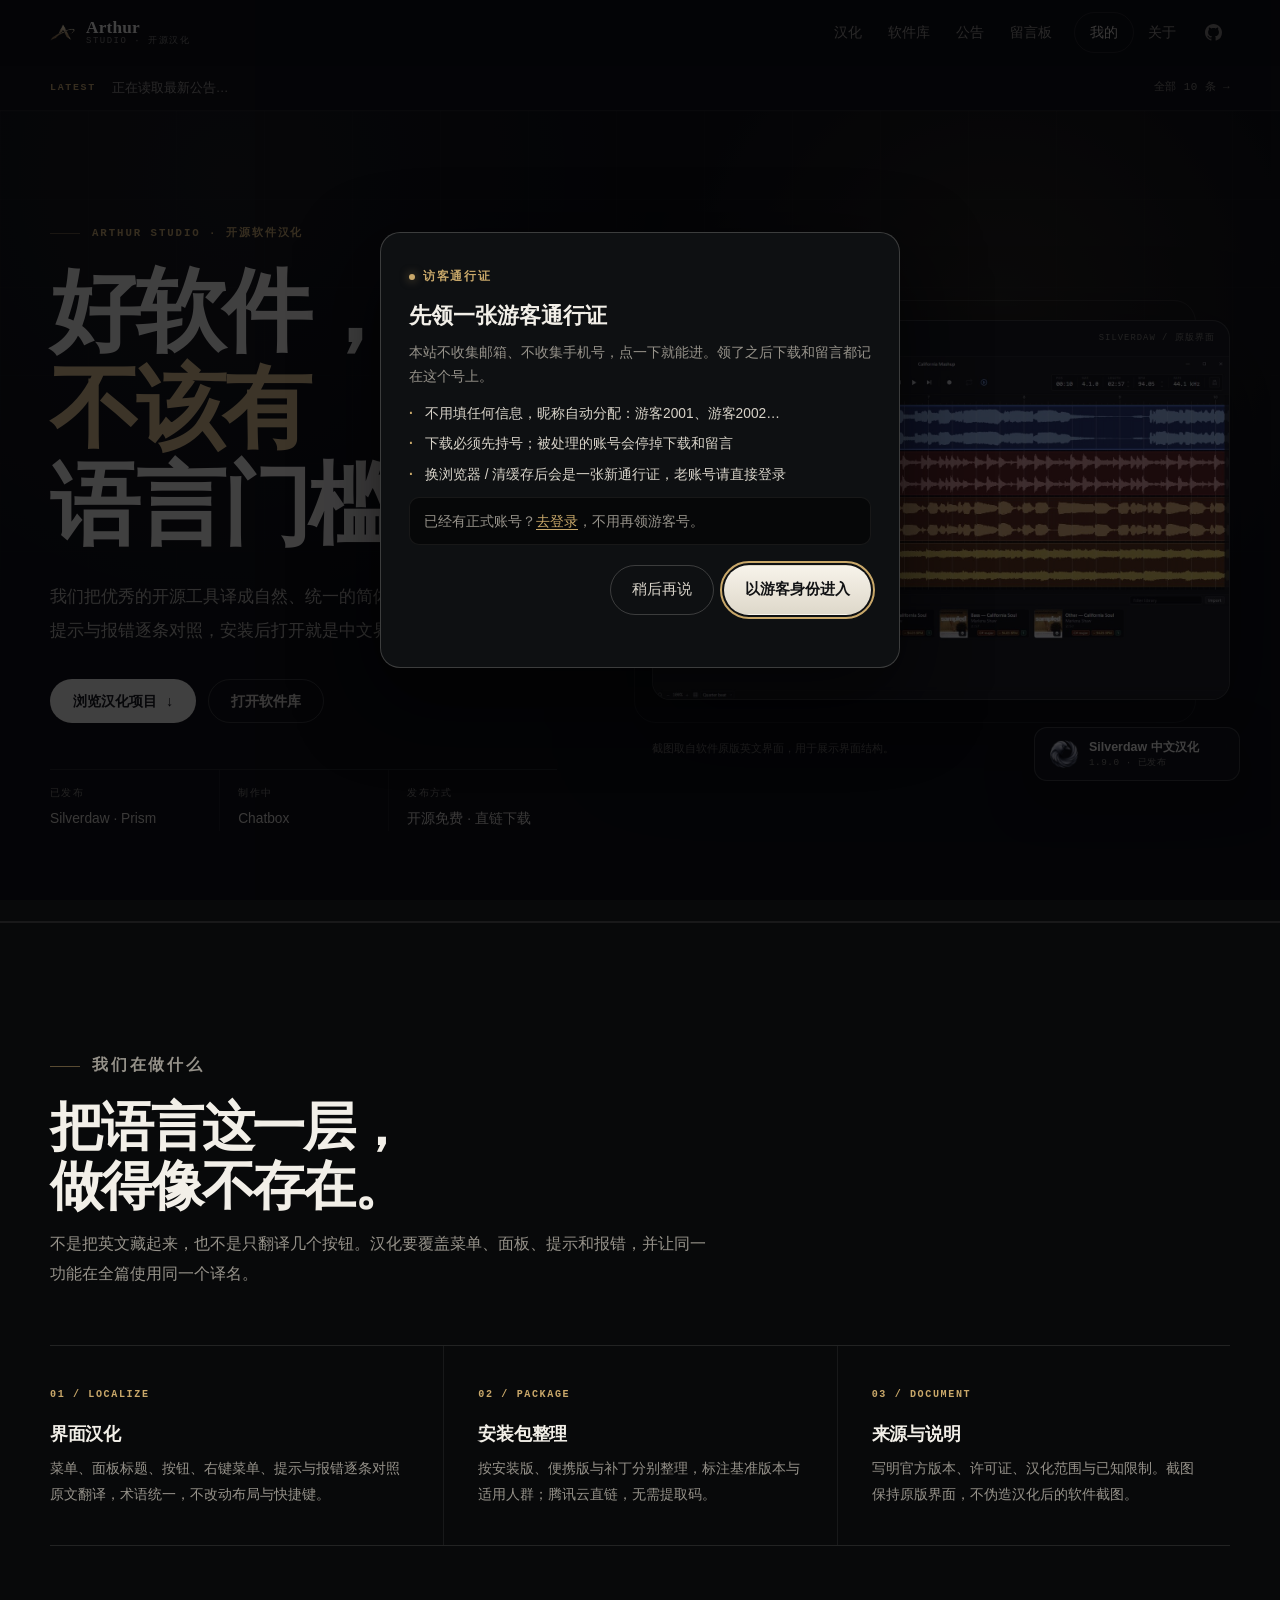
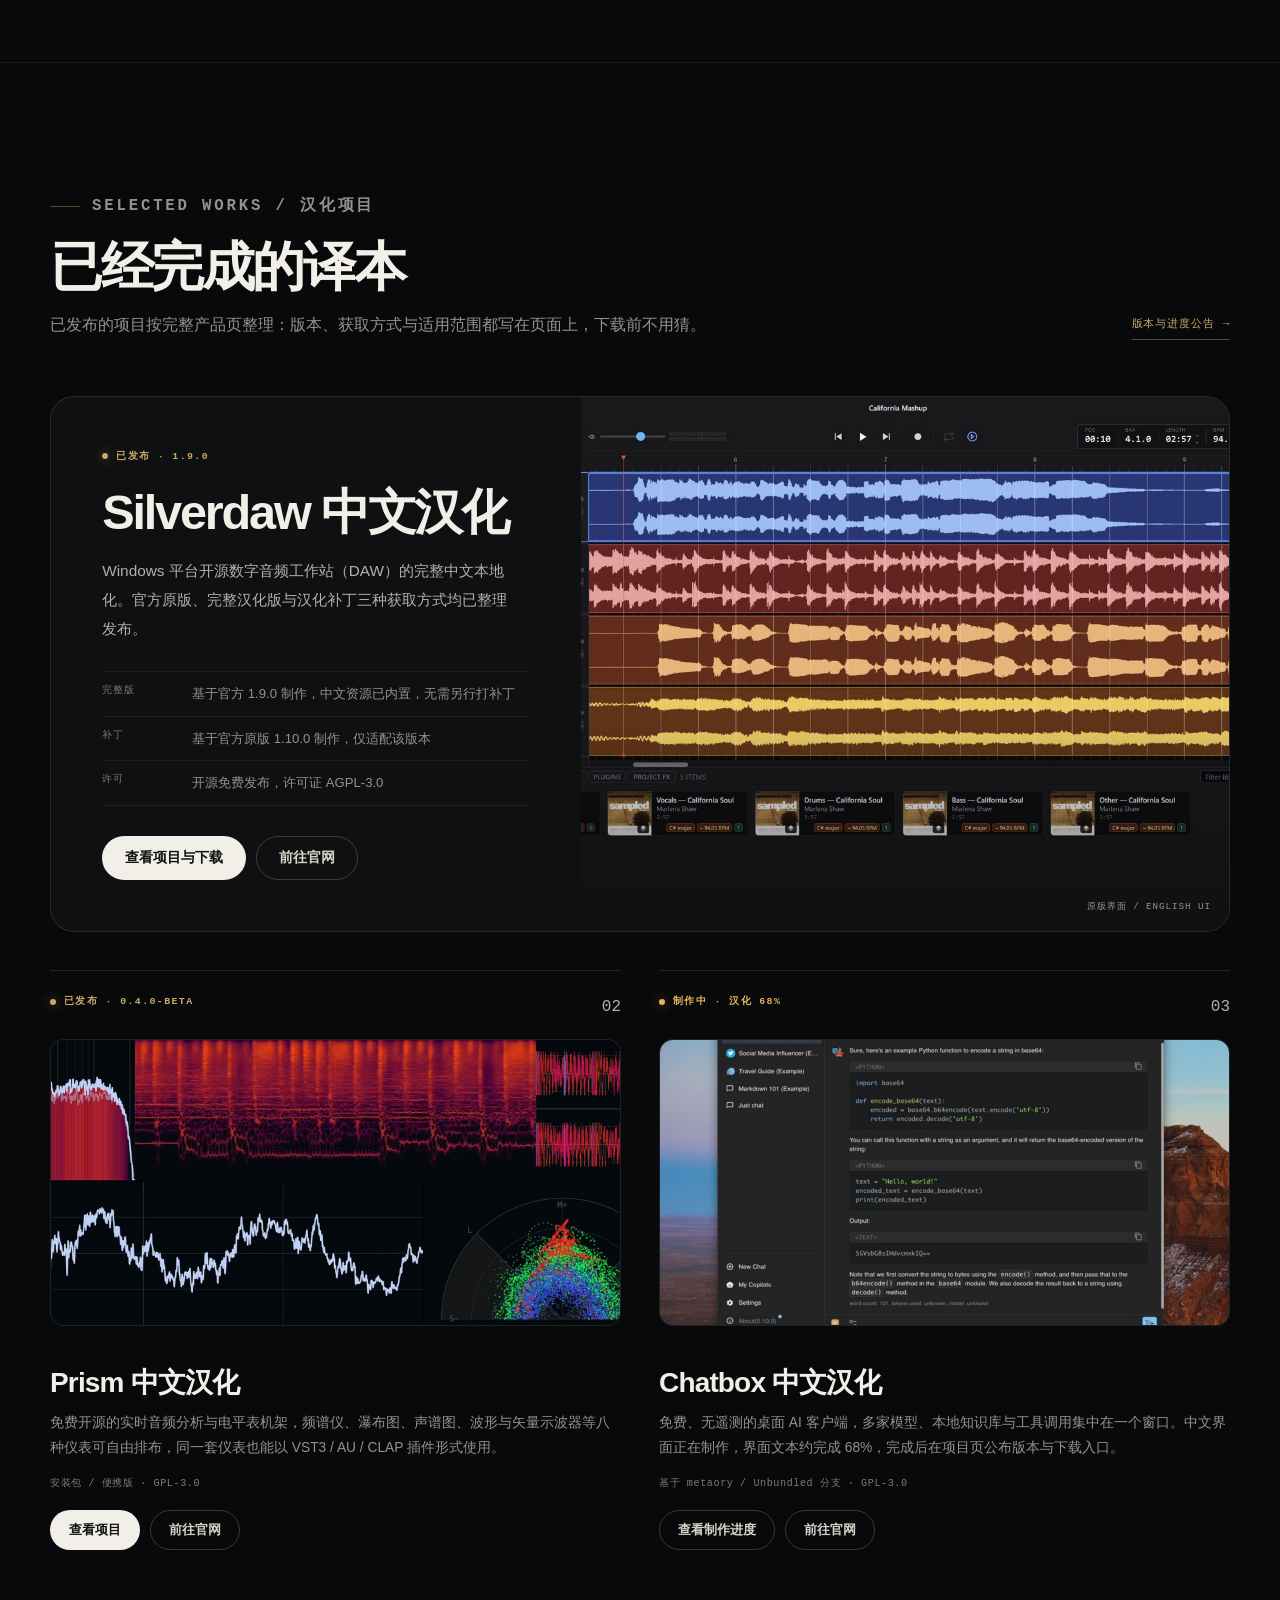
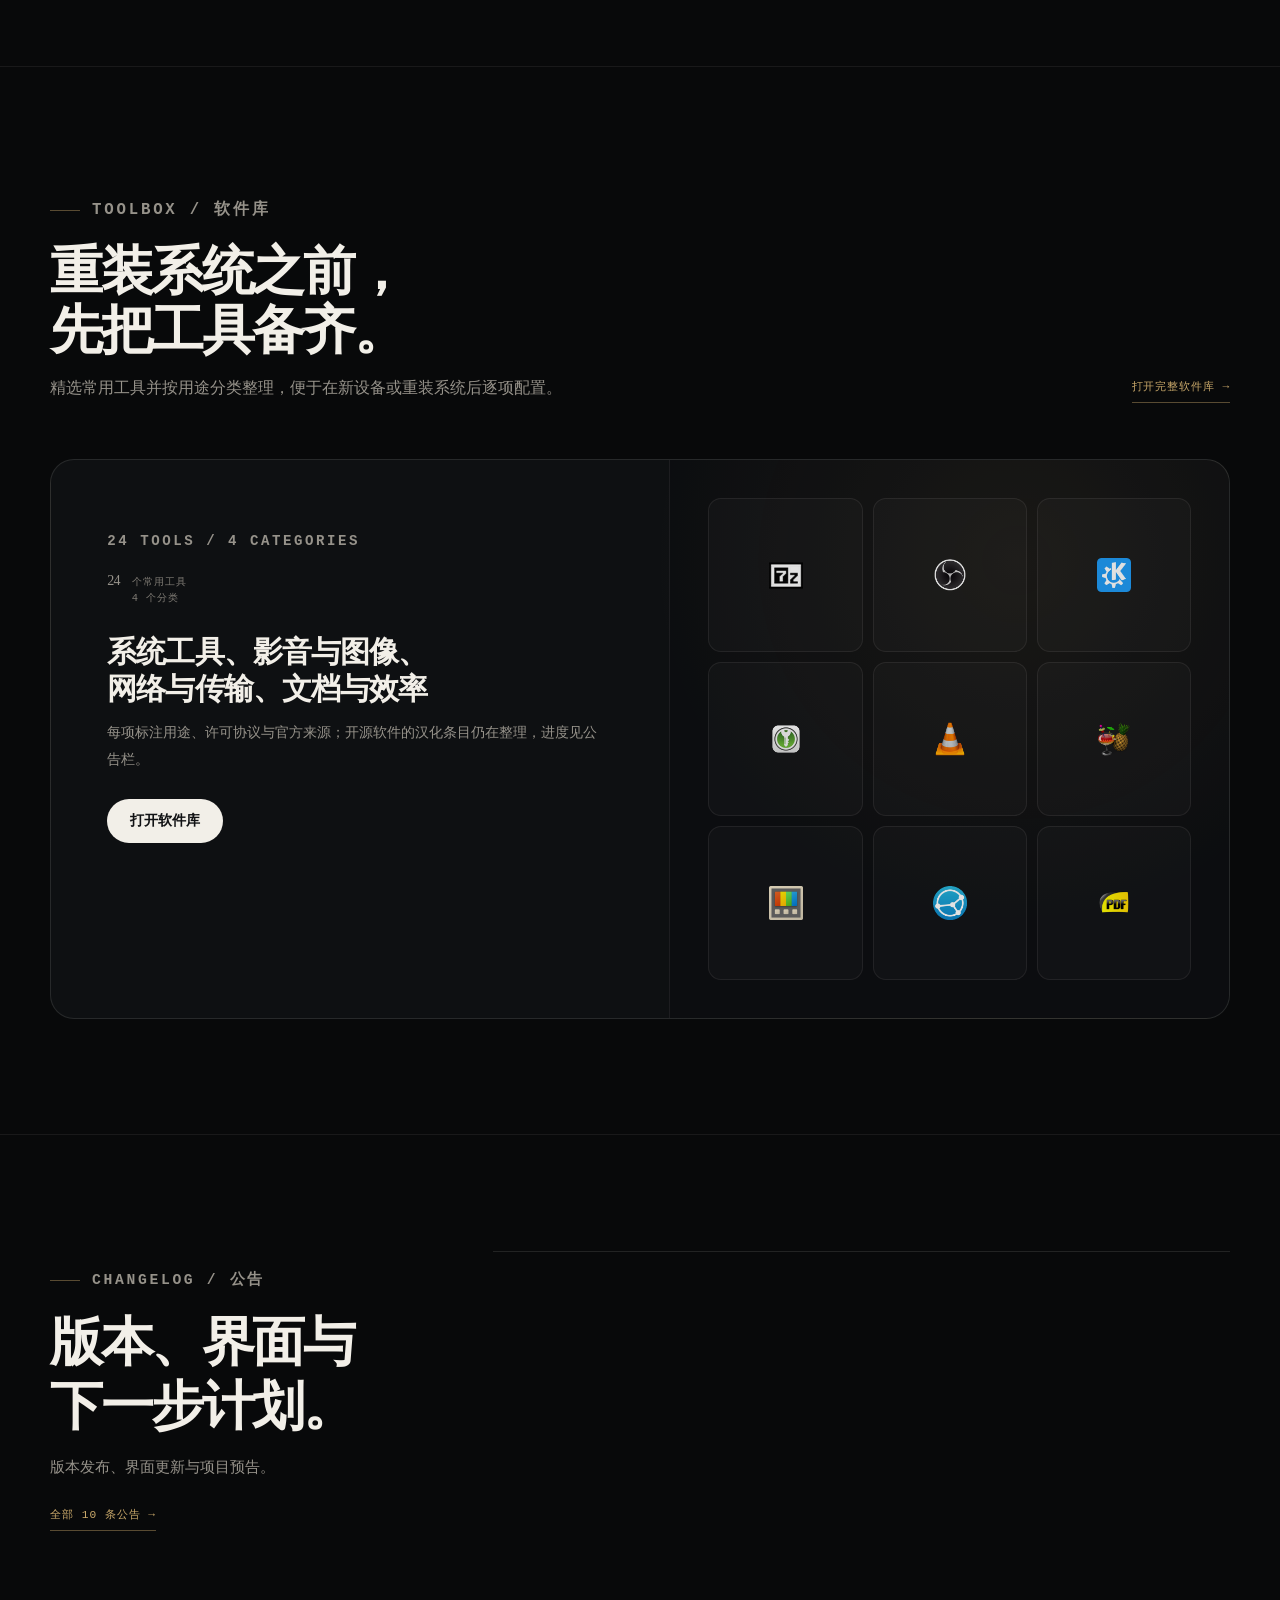
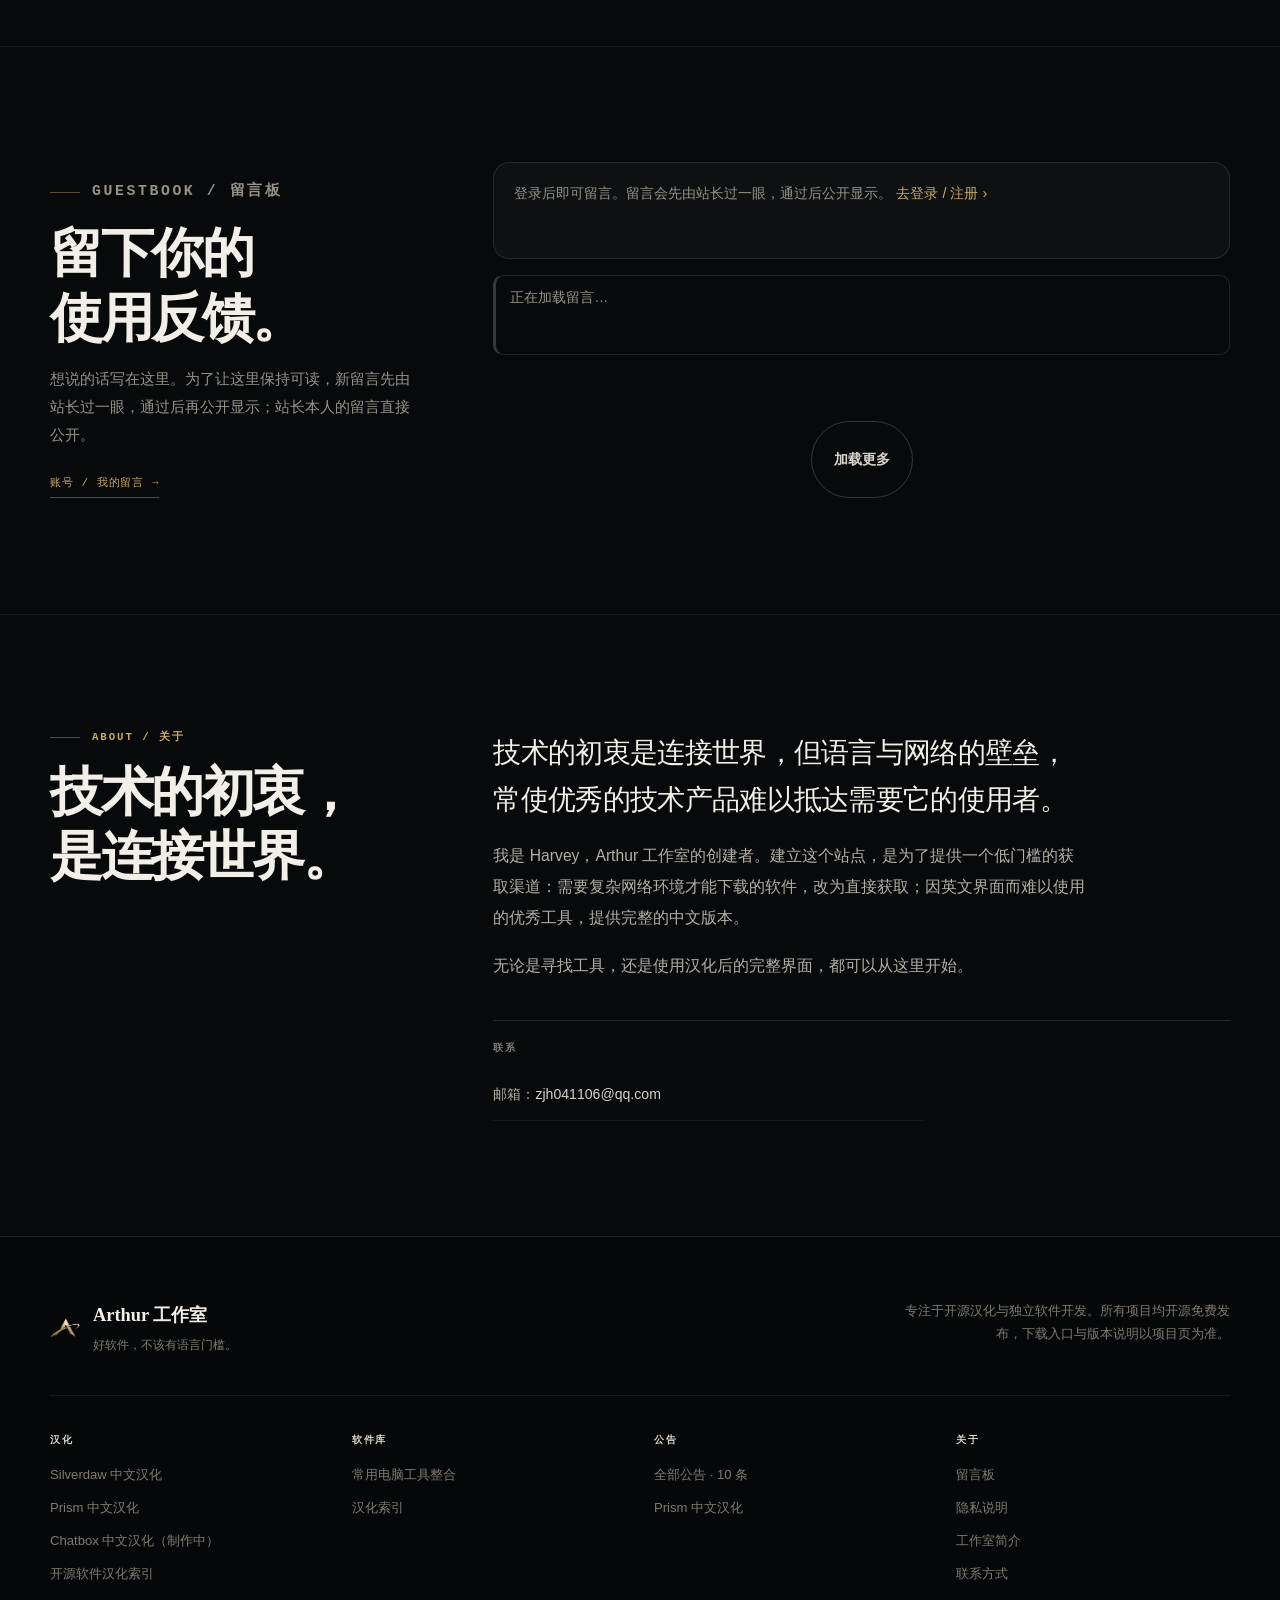
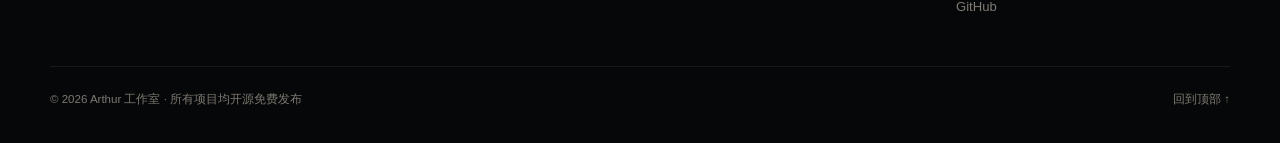
==== commit 7b3c4c6c: "改版全站页面样式；新增站长后台（公告管理 + 下载统计） - softlib/notice/prism/chatbox/index 统一到黑金详情页/列表页样式（stage2/stage3.css） " ====
--- a/index.html
+++ b/index.html
@@ -210,7 +210,7 @@
 
         <article class="project-card" id="chatbox">
           <div class="project-card-top">
-            <span class="status status--pending">制作中 · 尚未发布</span>
+            <span class="status status--pending">制作中 · 汉化 68%</span>
             <span class="mono">03</span>
           </div>
           <div class="project-card-media">
@@ -219,7 +219,7 @@
                  width="1000" height="874" loading="lazy" decoding="async">
           </div>
           <h3>Chatbox 中文汉化</h3>
-          <p class="project-card-lead">免费、无遥测的桌面 AI 客户端，多家模型、本地知识库与工具调用集中在一个窗口。中文界面正在制作，完成后在项目页公布版本与下载入口。</p>
+          <p class="project-card-lead">免费、无遥测的桌面 AI 客户端，多家模型、本地知识库与工具调用集中在一个窗口。中文界面正在制作，界面文本约完成 68%，完成后在项目页公布版本与下载入口。</p>
           <p class="project-card-meta">基于 metaory / Unbundled 分支 · GPL-3.0</p>
           <div class="project-actions">
             <a class="btn btn-ghost" href="chatbox.html">查看制作进度</a>
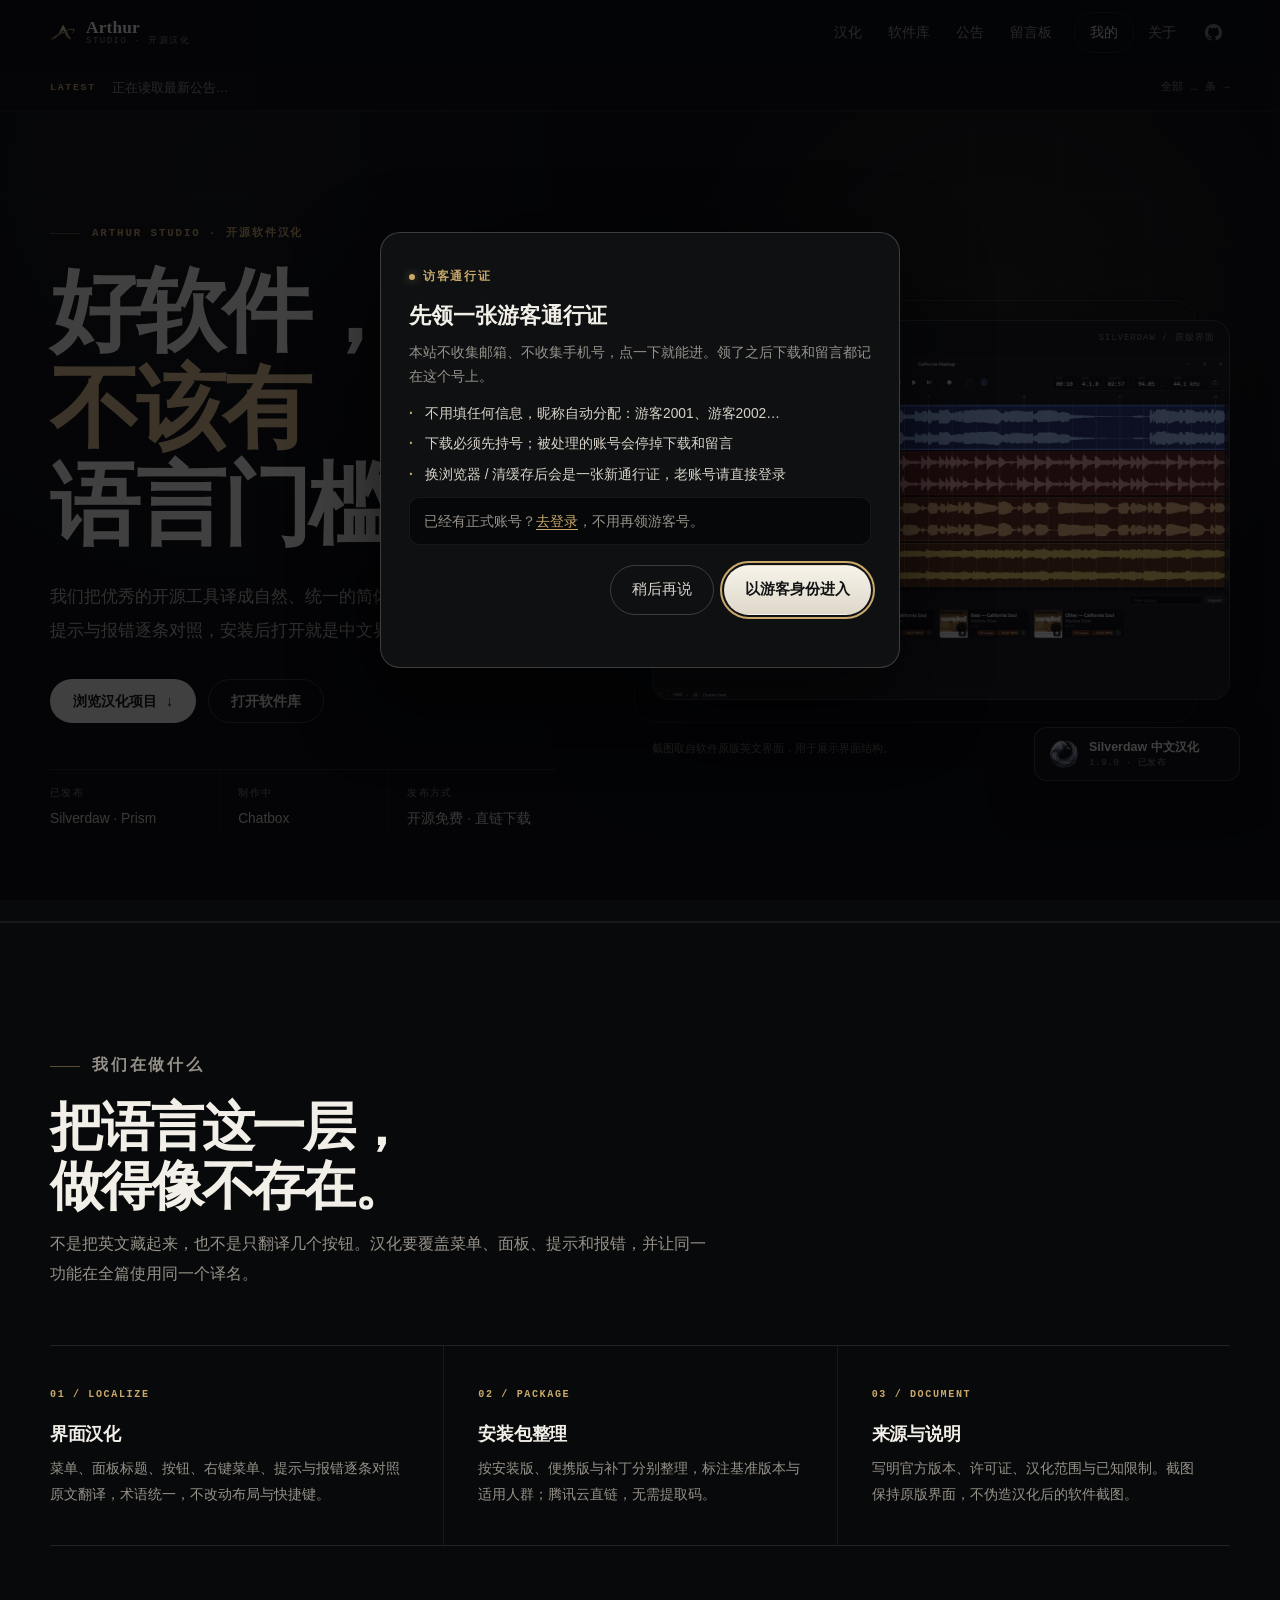
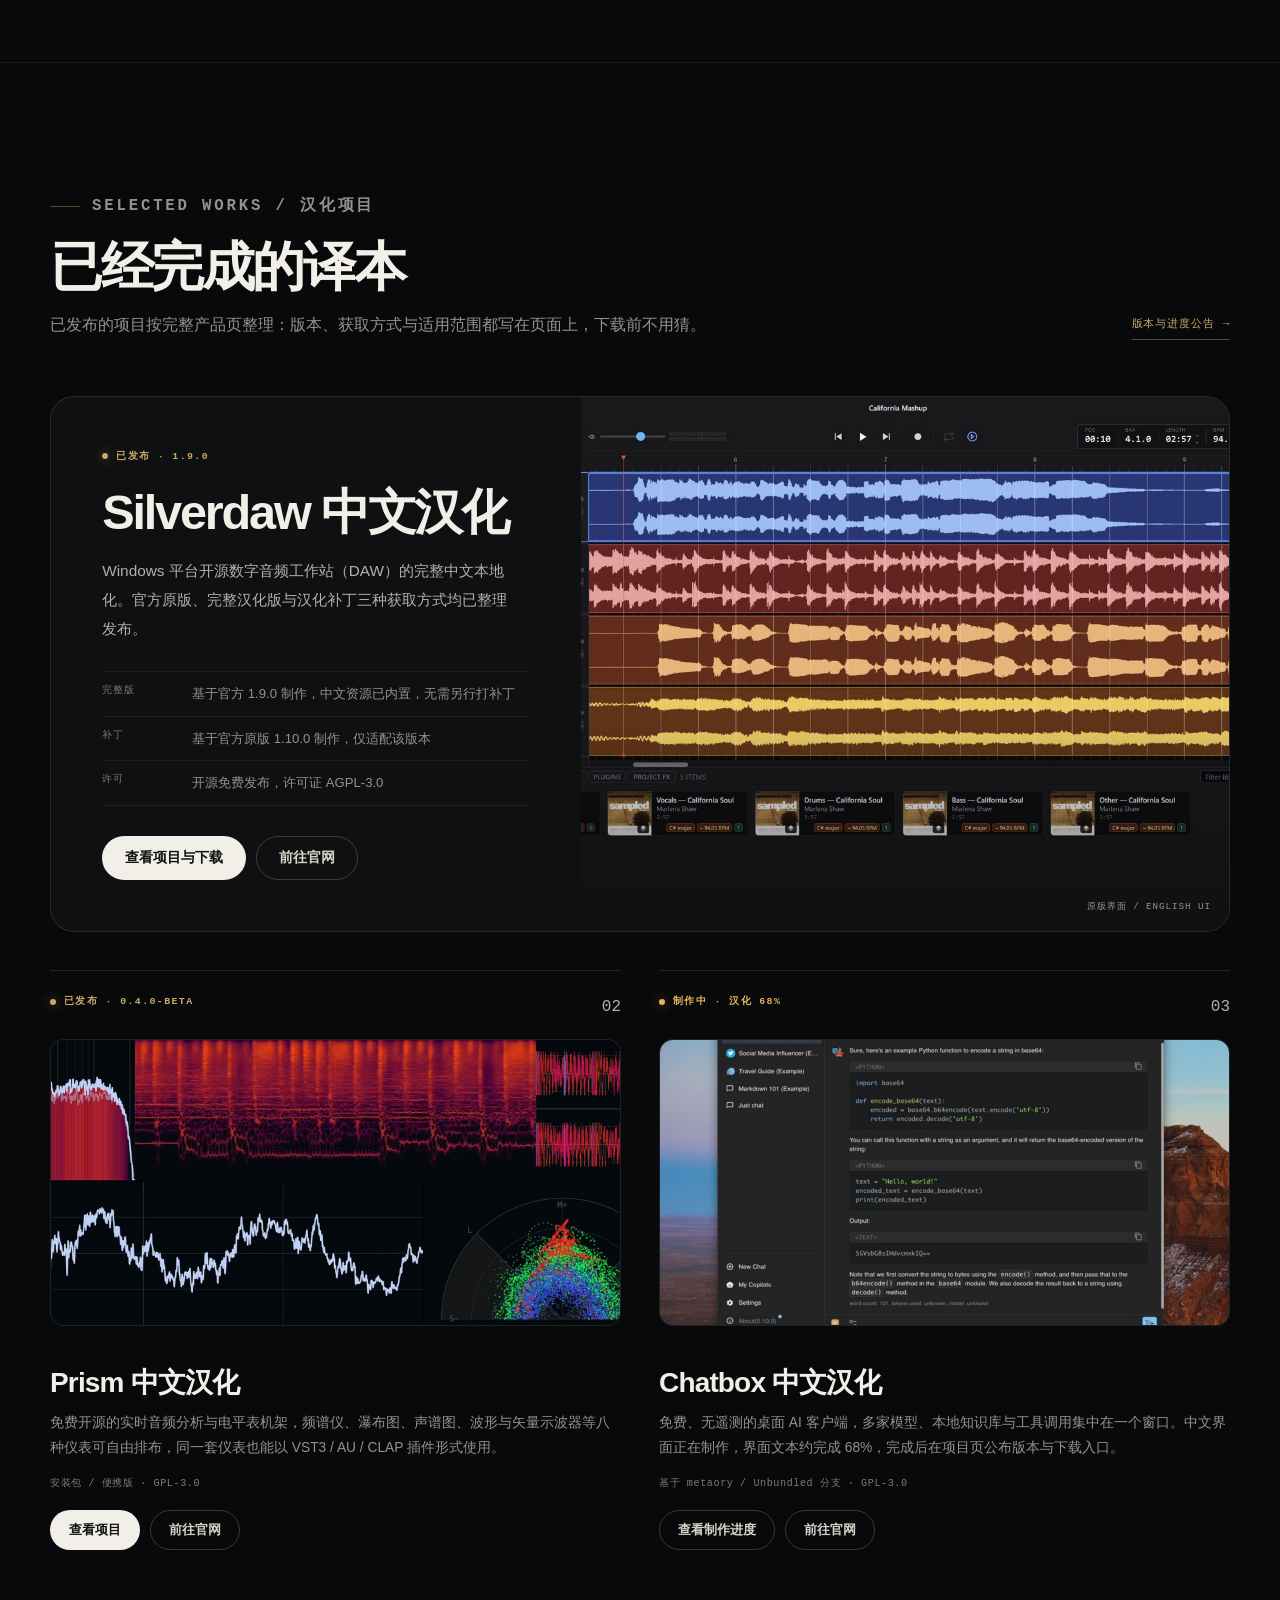
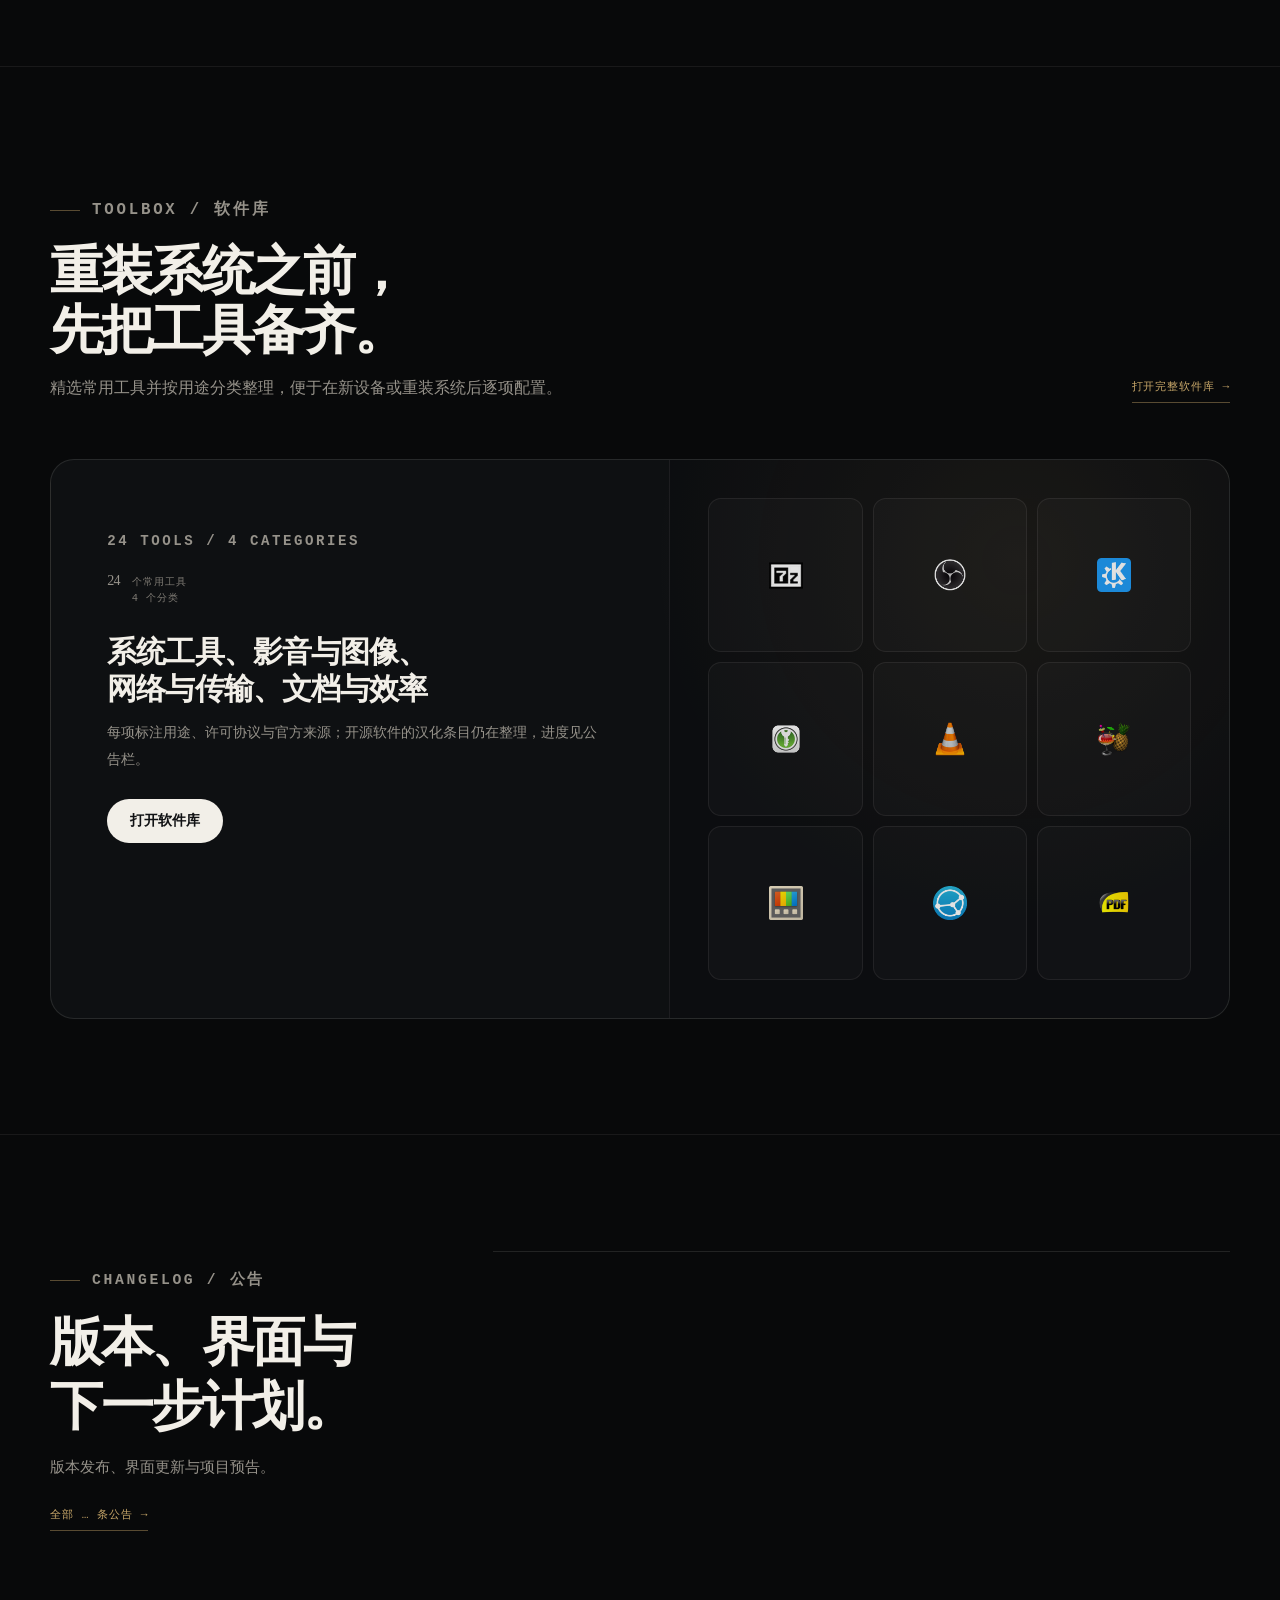
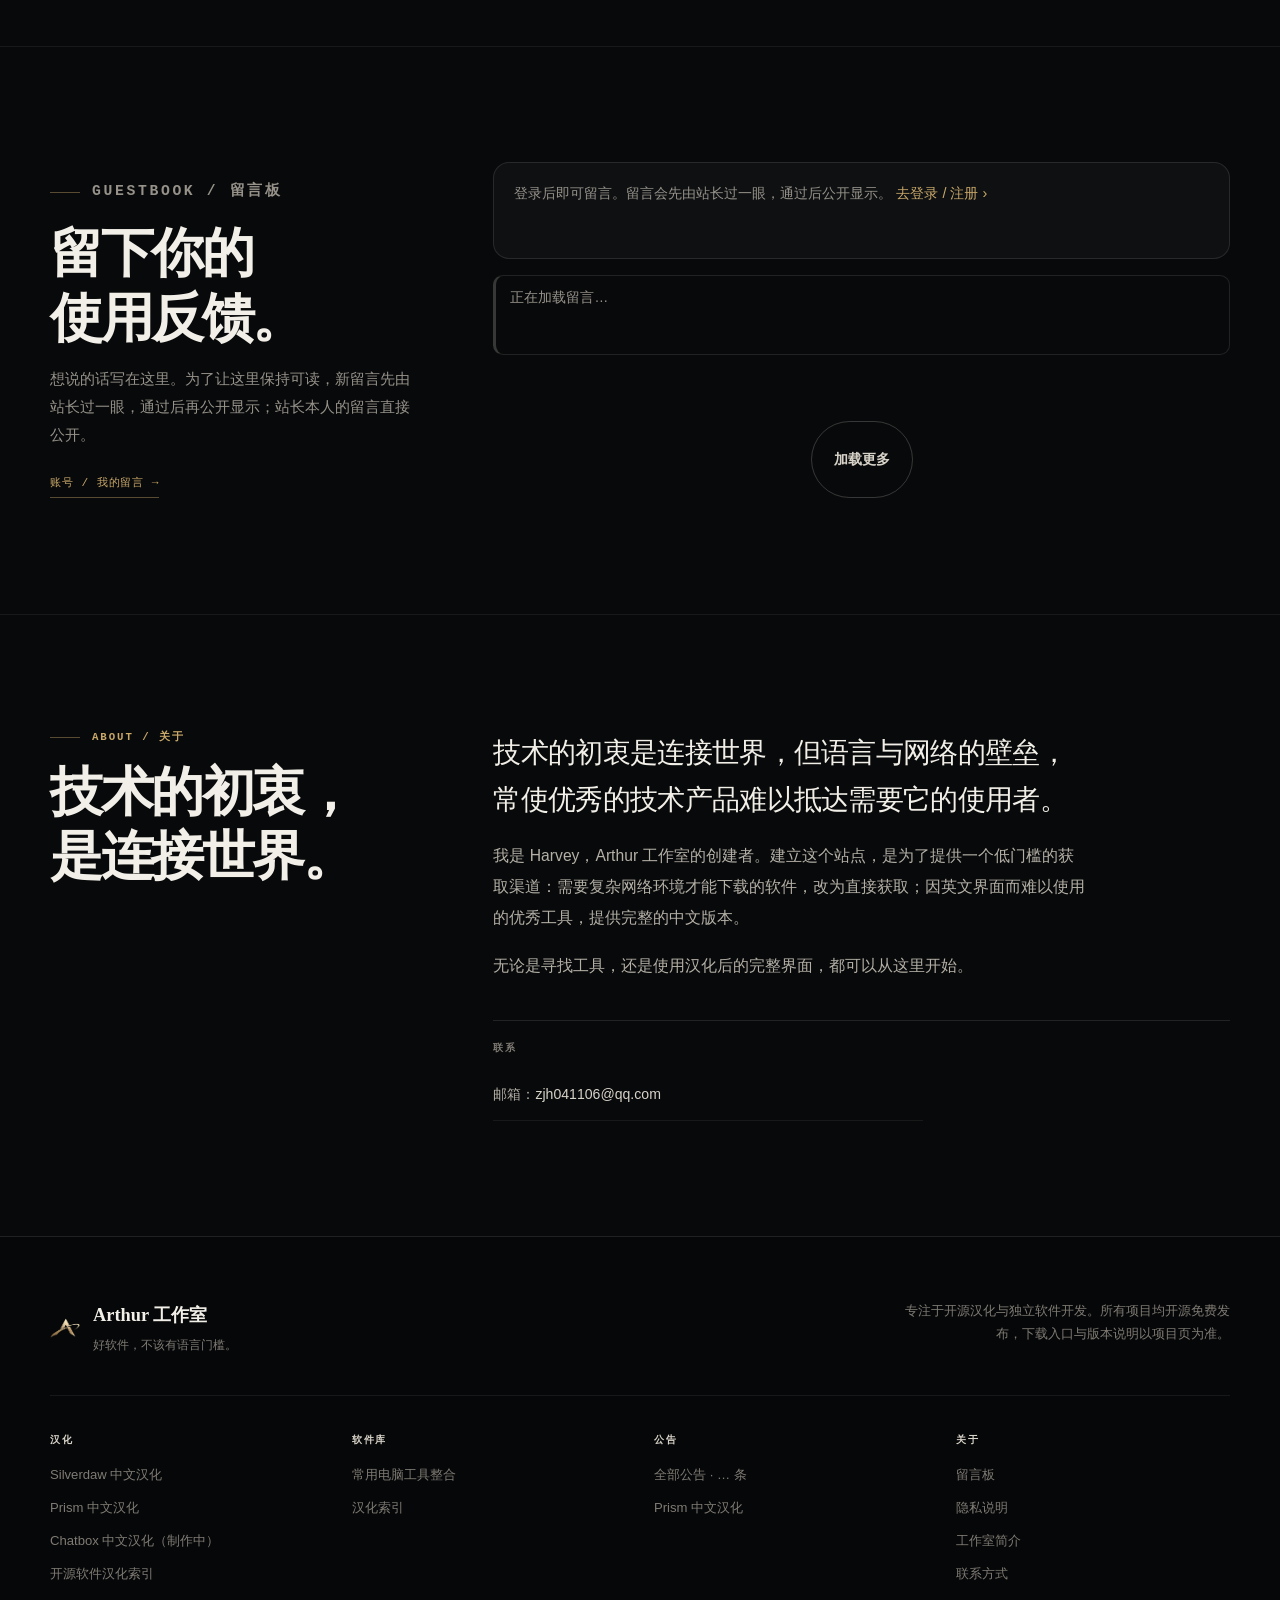
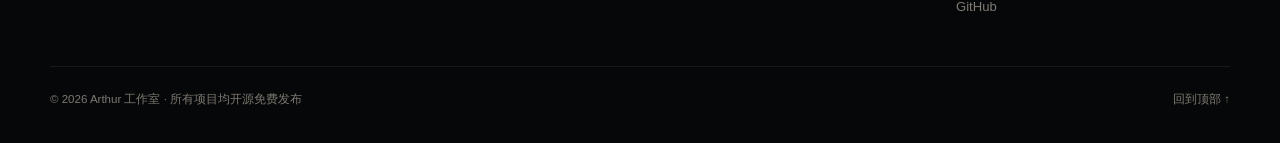
==== commit a5f4d426: "全站升级第二阶段：后台控制台重构与前端一致性治理 - 后台：侧栏导航 + 模块化面板 + 总览 KPI + 软件/汉化/健康/设置演示模块 - 前端：统一双配色、导航结构、GitHub 链接、修复 s" ====
--- a/index.html
+++ b/index.html
@@ -37,7 +37,7 @@
       <a class="nav-link" href="#liuyan">留言板</a>
       <a class="nav-link nav-account" href="account.html">我的</a>
       <a class="nav-link" href="#about">关于</a>
-      <a class="nav-gh" href="https://github.com" target="_blank" rel="noopener" aria-label="GitHub 首页">
+      <a class="nav-gh" href="https://github.com/harvey-music/harvey-music.github.io" target="_blank" rel="noopener" aria-label="GitHub 首页">
         <svg width="17" height="17" viewBox="0 0 16 16" fill="currentColor" aria-hidden="true">
           <path d="M8 0C3.58 0 0 3.58 0 8c0 3.54 2.29 6.53 5.47 7.59.4.07.55-.17.55-.38 0-.19-.01-.82-.01-1.49-2.01.37-2.53-.49-2.69-.94-.09-.23-.48-.94-.82-1.13-.28-.15-.68-.52-.01-.53.63-.01 1.08.58 1.23.82.72 1.21 1.87.87 2.33.66.07-.52.28-.87.51-1.07-1.78-.2-3.64-.89-3.64-3.95 0-.87.31-1.59.82-2.15-.08-.2-.36-1.02.08-2.12 0 0 .67-.21 2.2.82.64-.18 1.32-.27 2-.27s1.36.09 2 .27c1.53-1.04 2.2-.82 2.2-.82.44 1.1.16 1.92.08 2.12.51.56.82 1.27.82 2.15 0 3.07-1.87 3.75-3.65 3.95.29.25.54.73.54 1.48 0 1.07-.01 1.93-.01 2.2 0 .21.15.46.55.38A8.01 8.01 0 0 0 16 8c0-4.42-3.58-8-8-8z"/>
         </svg>
@@ -53,7 +53,7 @@
         <a href="#liuyan">留言板 <span>04</span></a>
         <a href="account.html">我的 <span>05</span></a>
         <a href="#about">关于 <span>06</span></a>
-        <a href="https://github.com" target="_blank" rel="noopener">GitHub <span>↗</span></a>
+        <a href="https://github.com/harvey-music/harvey-music.github.io" target="_blank" rel="noopener">GitHub <span>↗</span></a>
       </nav>
     </details>
   </div>
@@ -63,7 +63,7 @@
   <div class="wrap">
     <span class="notice-ticker-label">Latest</span>
     <span class="notice-ticker-text" data-notice-ribbon>正在读取最新公告…</span>
-    <a class="notice-ticker-link" href="notice.html">全部 <span data-notice-count>10</span> 条 →</a>
+    <a class="notice-ticker-link" href="notice.html">全部 <span data-notice-count>…</span> 条 →</a>
   </div>
 </div>
 
@@ -274,7 +274,7 @@
           <p class="eyebrow">Changelog / 公告</p>
           <h2>版本、界面与<br>下一步计划。</h2>
           <p>版本发布、界面更新与项目预告。</p>
-          <a class="section-more" href="notice.html">全部 <span data-notice-count>10</span> 条公告 →</a>
+          <a class="section-more" href="notice.html">全部 <span data-notice-count>…</span> 条公告 →</a>
         </div>
 
         <div>
@@ -367,7 +367,7 @@
       </div>
       <div class="footer-col">
         <h4>公告</h4>
-        <a href="notice.html">全部公告 · <span data-notice-count>10</span> 条</a>
+        <a href="notice.html">全部公告 · <span data-notice-count>…</span> 条</a>
         <a href="notice.html#notice-prism">Prism 中文汉化</a>
       </div>
       <div class="footer-col">
@@ -376,7 +376,7 @@
         <a href="privacy.html">隐私说明</a>
         <a href="#about">工作室简介</a>
         <a href="#about">联系方式</a>
-        <a href="https://github.com" target="_blank" rel="noopener">GitHub</a>
+        <a href="https://github.com/harvey-music/harvey-music.github.io" target="_blank" rel="noopener">GitHub</a>
       </div>
     </div>
 
@@ -577,7 +577,9 @@
 
   <!-- 留言板：supabase-js 用仓库里的副本，不走 CDN -->
   <script src="vendor/supabase.js" defer></script>
+  <script src="supabase-env.local.js" defer></script>
   <script src="supabase-client.js" defer></script>
+  <script src="activity.js" defer></script>
   <script src="guestbook.js" defer></script>
 
   <!-- 公告渲染：内容全部来自 data/notices.json -->
--- a/guestbook.css
+++ b/guestbook.css
@@ -12,7 +12,7 @@
   padding: 18px 20px;
   border: 1px solid var(--line);
   border-radius: 18px;
-  background: linear-gradient(160deg, #17181c 0%, #101116 100%);
+  background: linear-gradient(160deg, var(--card) 0%, var(--bg-soft) 100%);
 }
 
 .gb-tip { color: var(--text-mute); font-size: 0.9rem; }
@@ -88,7 +88,7 @@
 /* 自己的留言（含待审）单独描金边，一眼能认出来 */
 .gb-item.is-own {
   border-color: var(--accent-line);
-  background: linear-gradient(160deg, #1b1a15 0%, #14151a 100%);
+  background: linear-gradient(160deg, var(--card-sel) 0%, var(--card) 100%);
 }
 
 /* 头像占位：首字 + 昵称哈希出来的色相，不存图、不占带宽 */
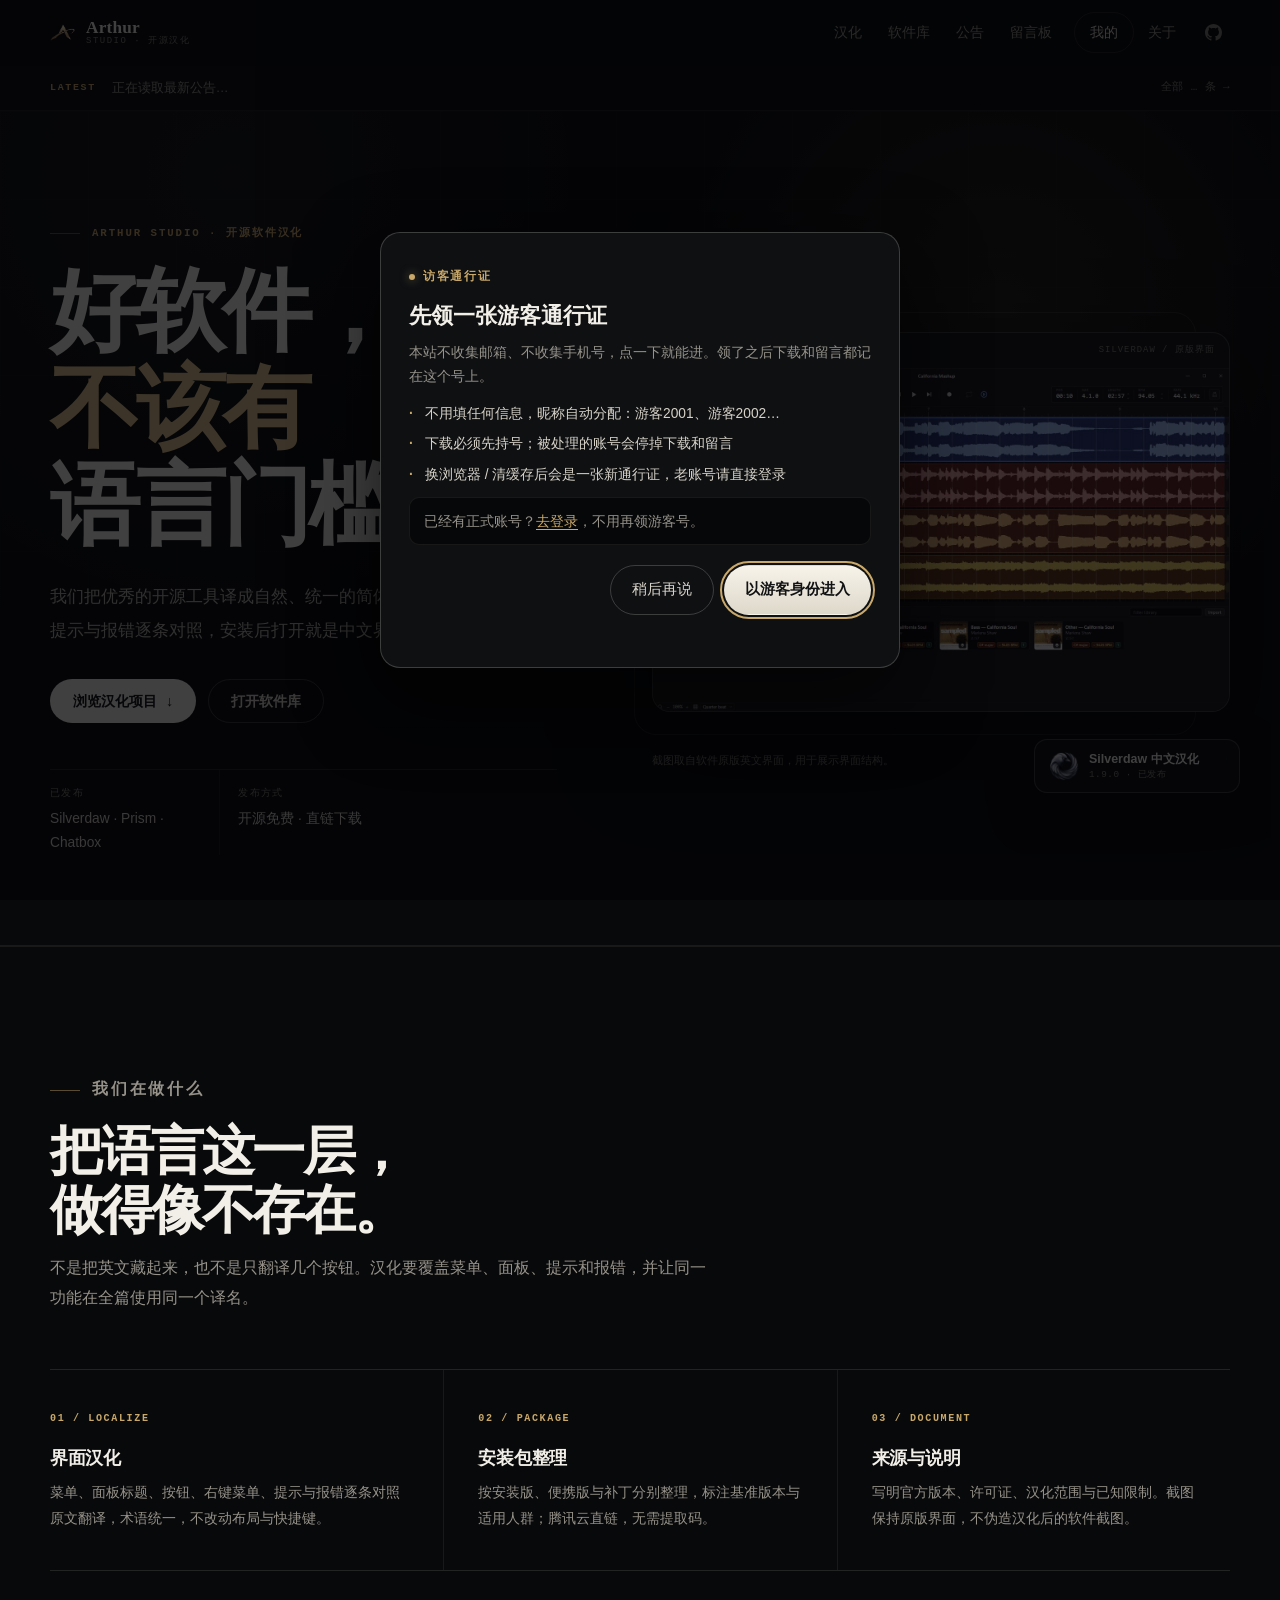
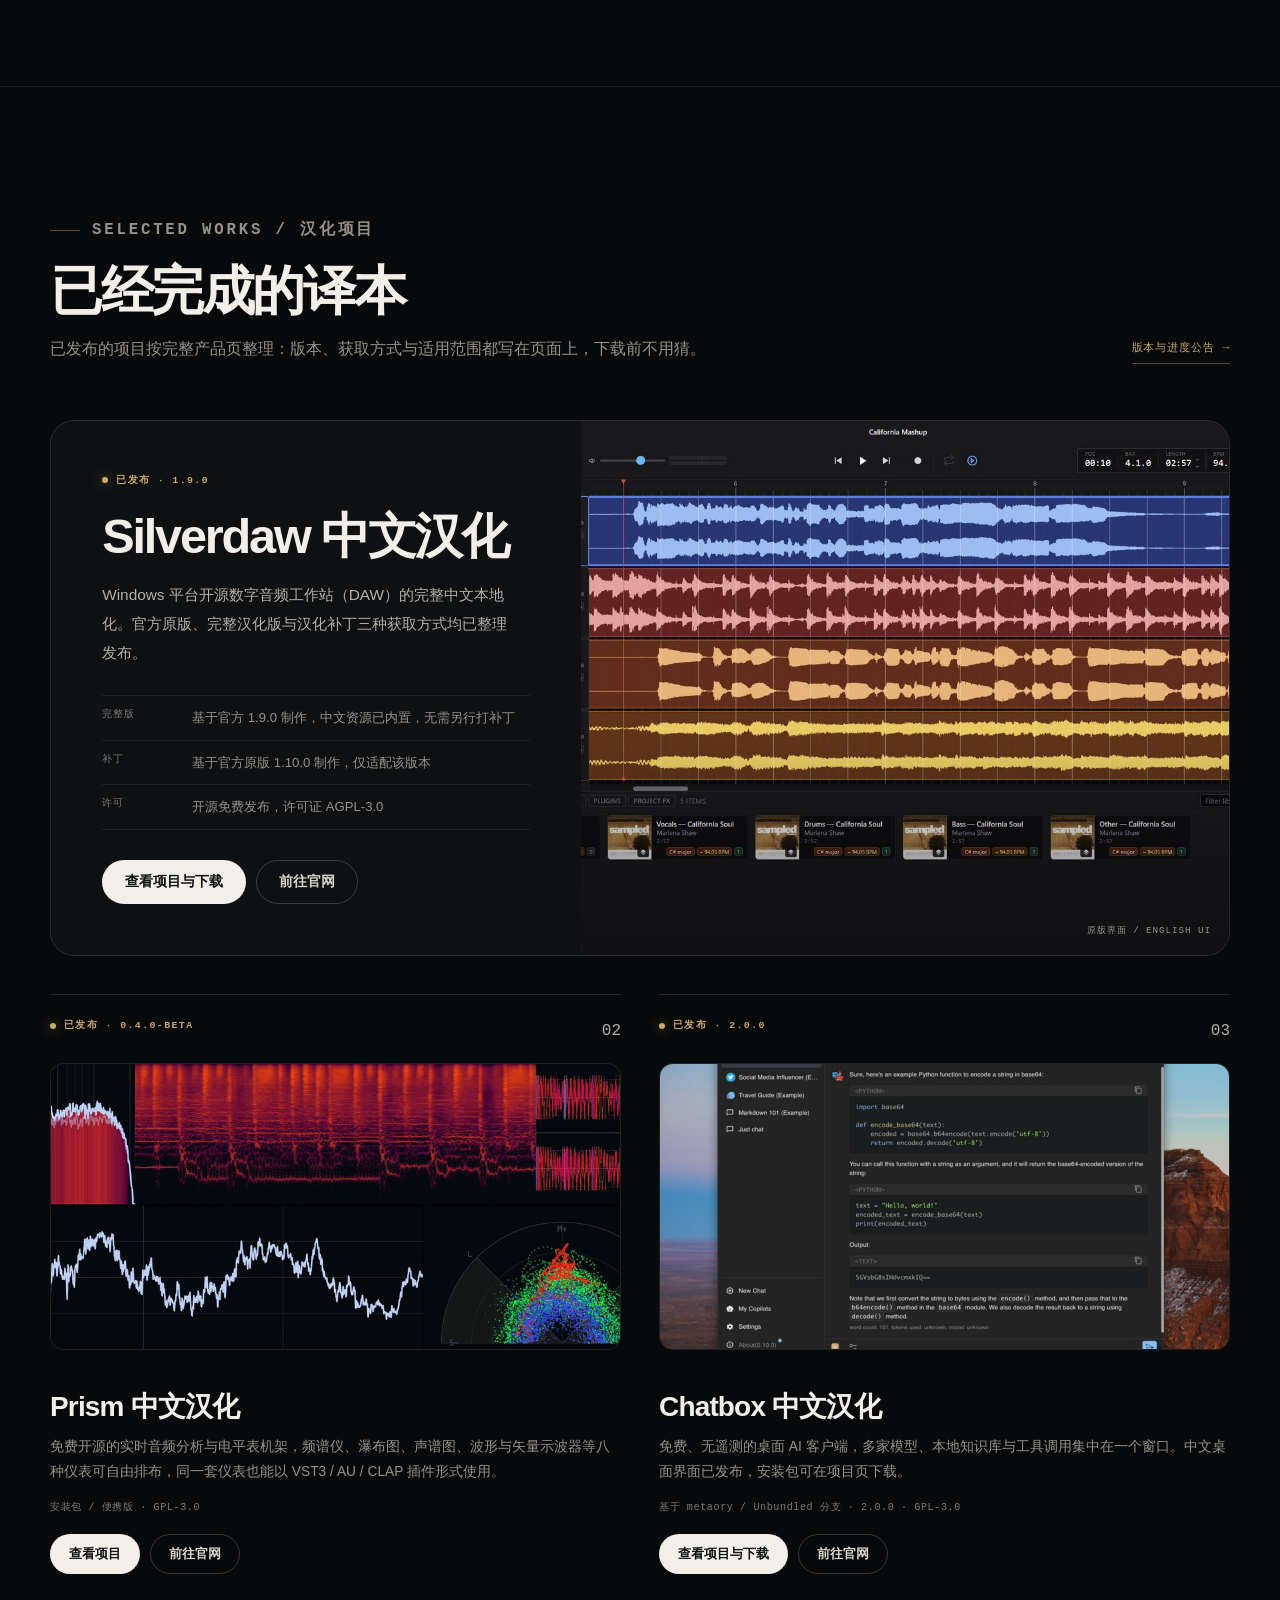
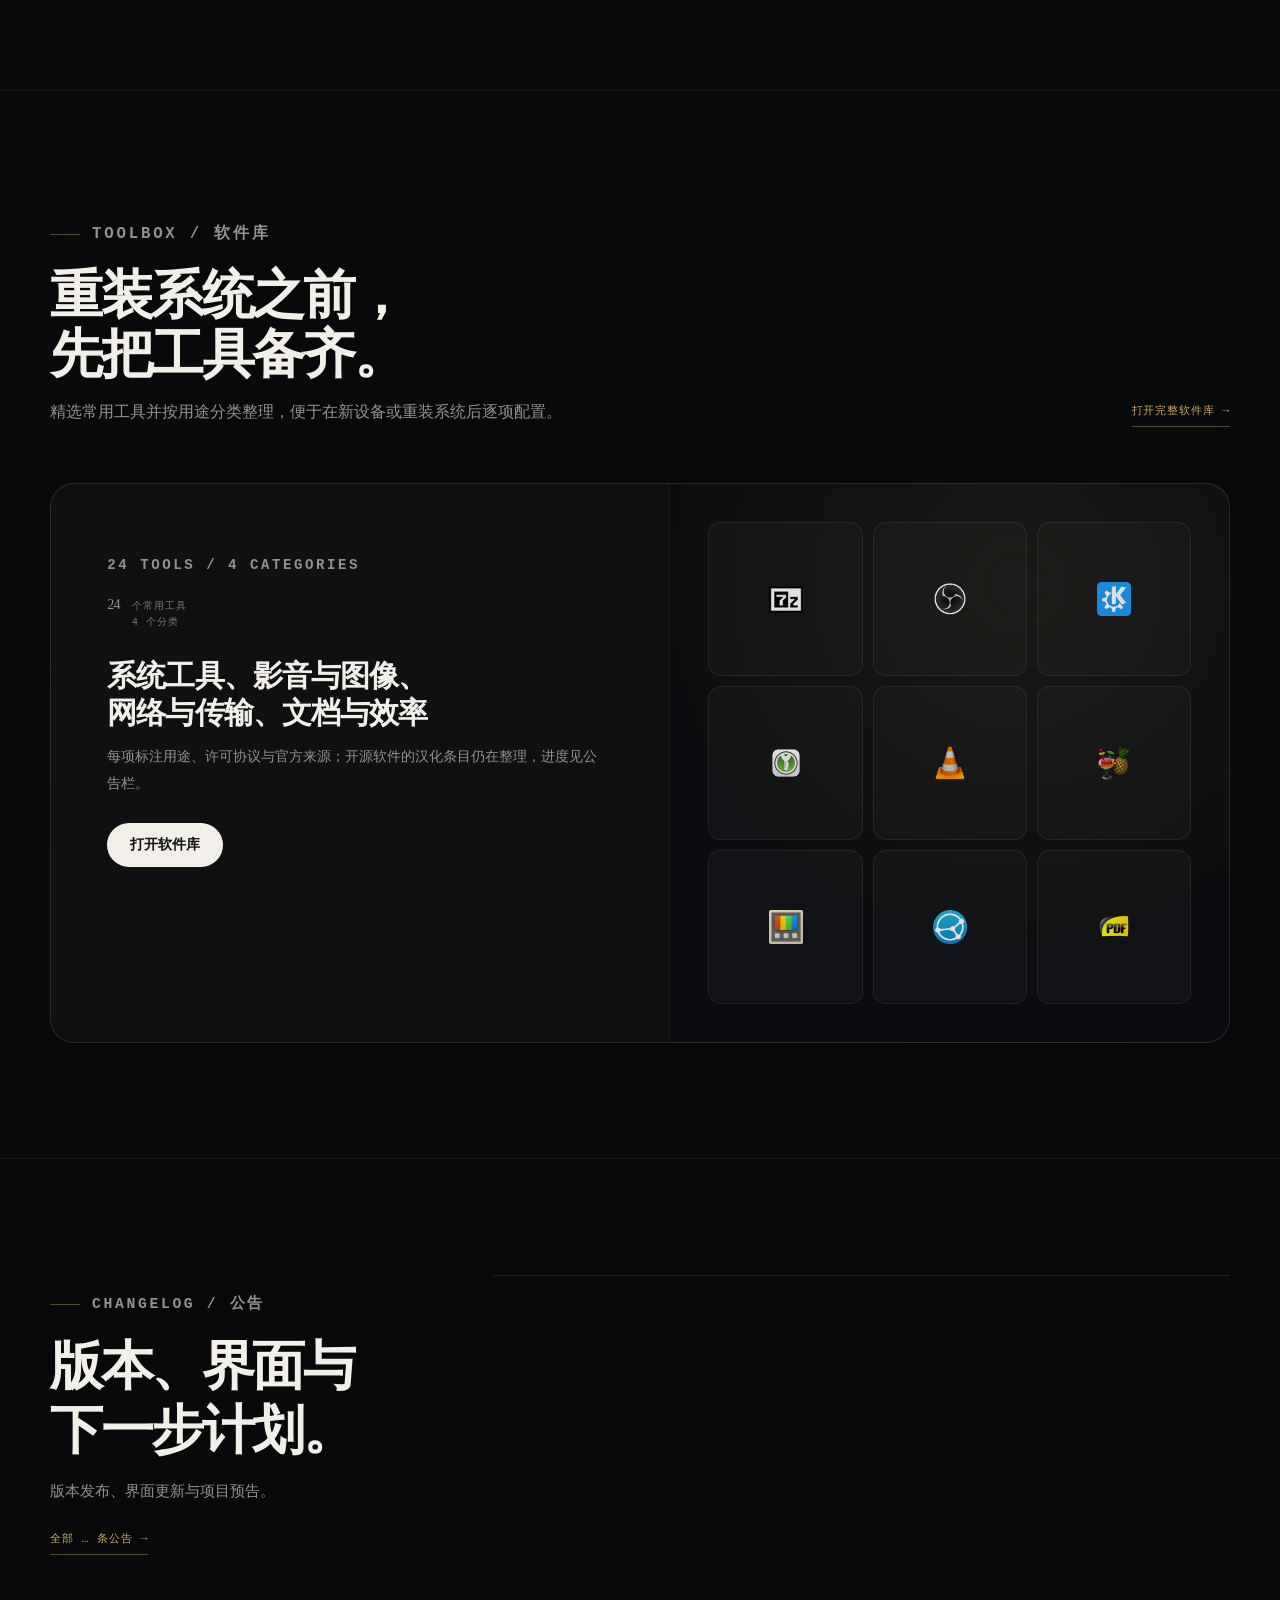
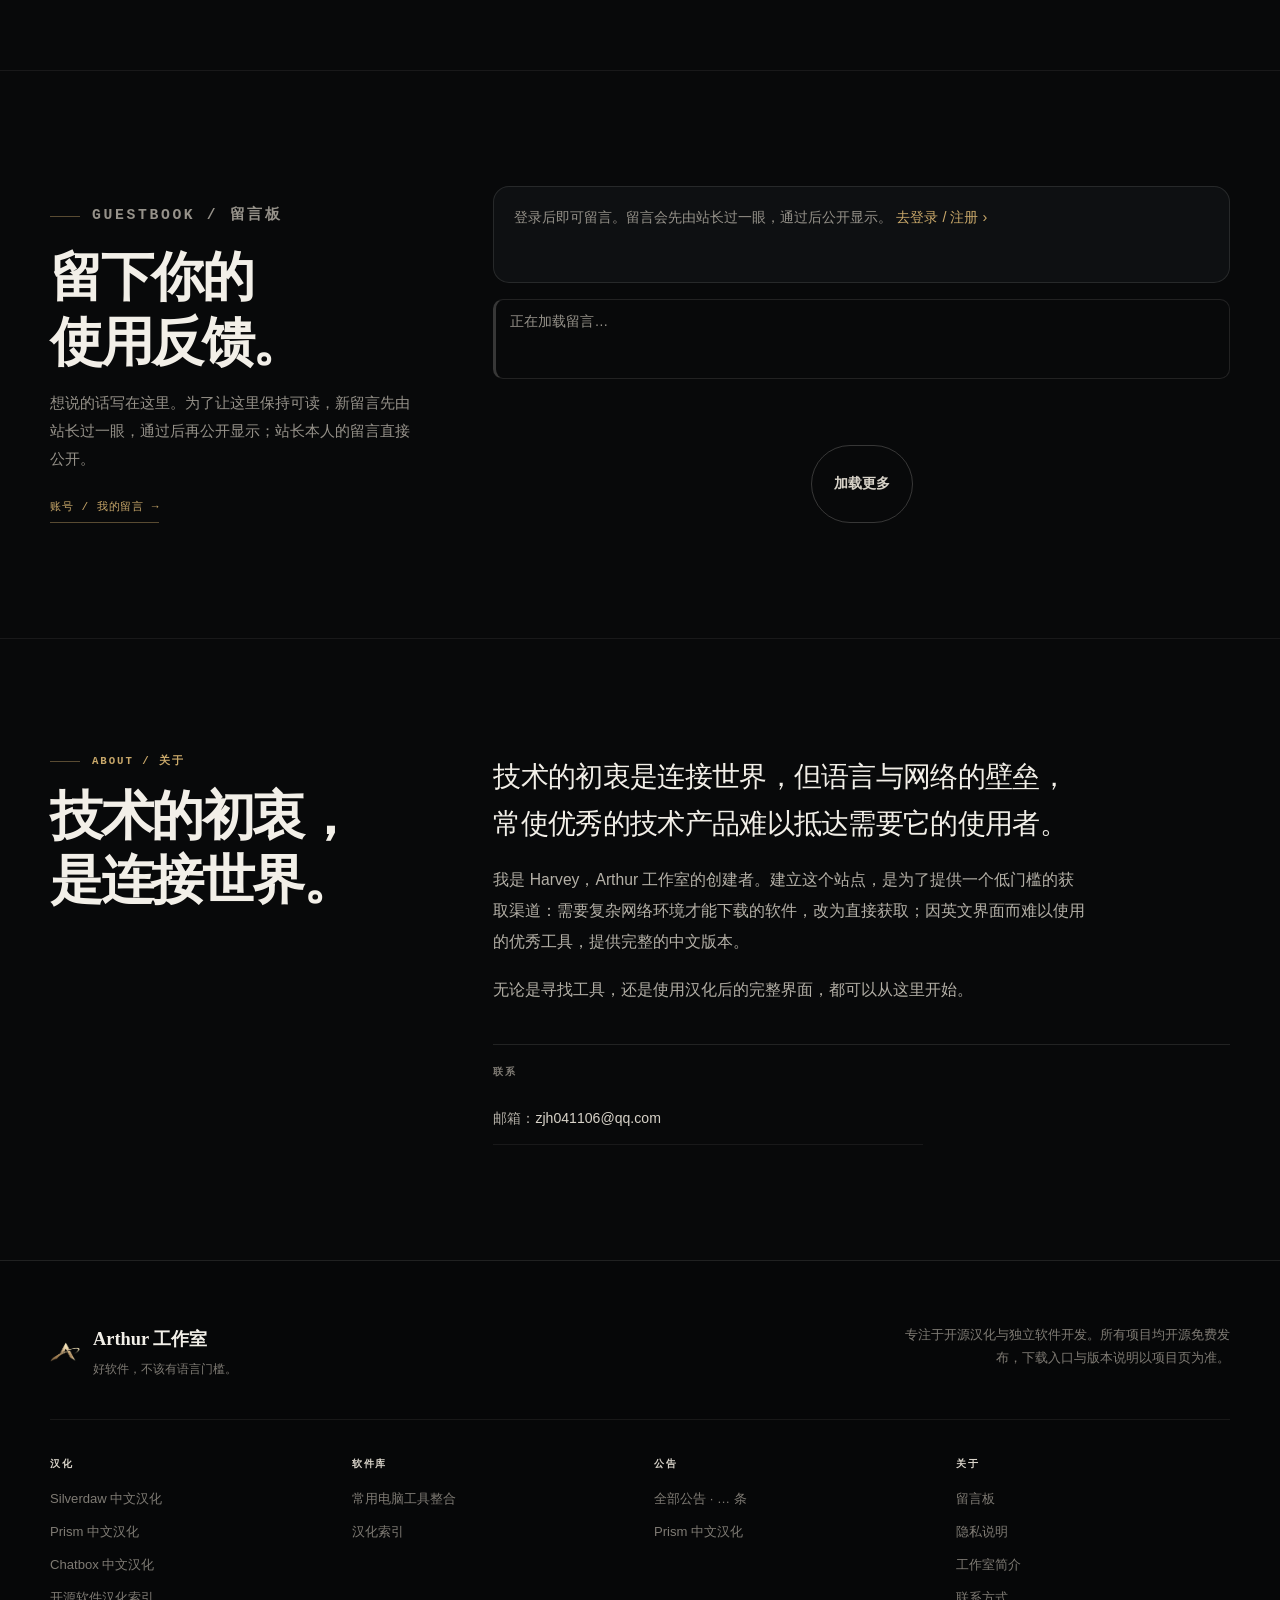
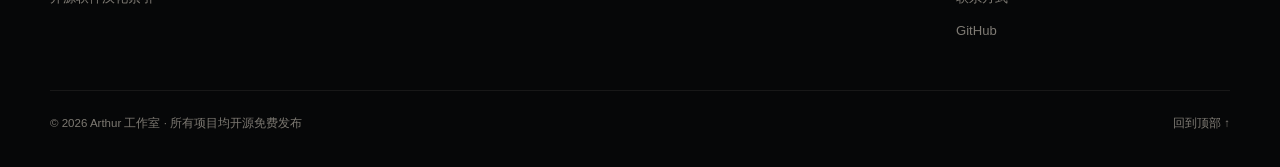
==== commit 879c64ff: "Chatbox 中文汉化正式发布：项目页切换为已发布并提供 2.0.0 安装包下载" ====
--- a/index.html
+++ b/index.html
@@ -86,11 +86,7 @@
         <dl class="hero-meta">
           <div>
             <dt>已发布</dt>
-            <dd>Silverdaw · Prism</dd>
-          </div>
-          <div>
-            <dt>制作中</dt>
-            <dd>Chatbox</dd>
+            <dd>Silverdaw · Prism · Chatbox</dd>
           </div>
           <div>
             <dt>发布方式</dt>
@@ -210,7 +206,7 @@
 
         <article class="project-card" id="chatbox">
           <div class="project-card-top">
-            <span class="status status--pending">制作中 · 汉化 68%</span>
+            <span class="status">已发布 · 2.0.0</span>
             <span class="mono">03</span>
           </div>
           <div class="project-card-media">
@@ -219,10 +215,10 @@
                  width="1000" height="874" loading="lazy" decoding="async">
           </div>
           <h3>Chatbox 中文汉化</h3>
-          <p class="project-card-lead">免费、无遥测的桌面 AI 客户端，多家模型、本地知识库与工具调用集中在一个窗口。中文界面正在制作，界面文本约完成 68%，完成后在项目页公布版本与下载入口。</p>
-          <p class="project-card-meta">基于 metaory / Unbundled 分支 · GPL-3.0</p>
+          <p class="project-card-lead">免费、无遥测的桌面 AI 客户端，多家模型、本地知识库与工具调用集中在一个窗口。中文桌面界面已发布，安装包可在项目页下载。</p>
+          <p class="project-card-meta">基于 metaory / Unbundled 分支 · 2.0.0 · GPL-3.0</p>
           <div class="project-actions">
-            <a class="btn btn-ghost" href="chatbox.html">查看制作进度</a>
+            <a class="btn btn-primary" href="chatbox.html">查看项目与下载</a>
             <a class="btn btn-ghost" href="https://chatbox-unbundled.pages.dev/" target="_blank" rel="noopener" data-ext-name="Chatbox Unbundled">前往官网</a>
           </div>
         </article>
@@ -357,7 +353,7 @@
         <h4>汉化</h4>
         <a href="silverdaw.html">Silverdaw 中文汉化</a>
         <a href="prism.html">Prism 中文汉化</a>
-        <a href="chatbox.html">Chatbox 中文汉化（制作中）</a>
+        <a href="chatbox.html">Chatbox 中文汉化</a>
         <a href="softlib.html">开源软件汉化索引</a>
       </div>
       <div class="footer-col">
